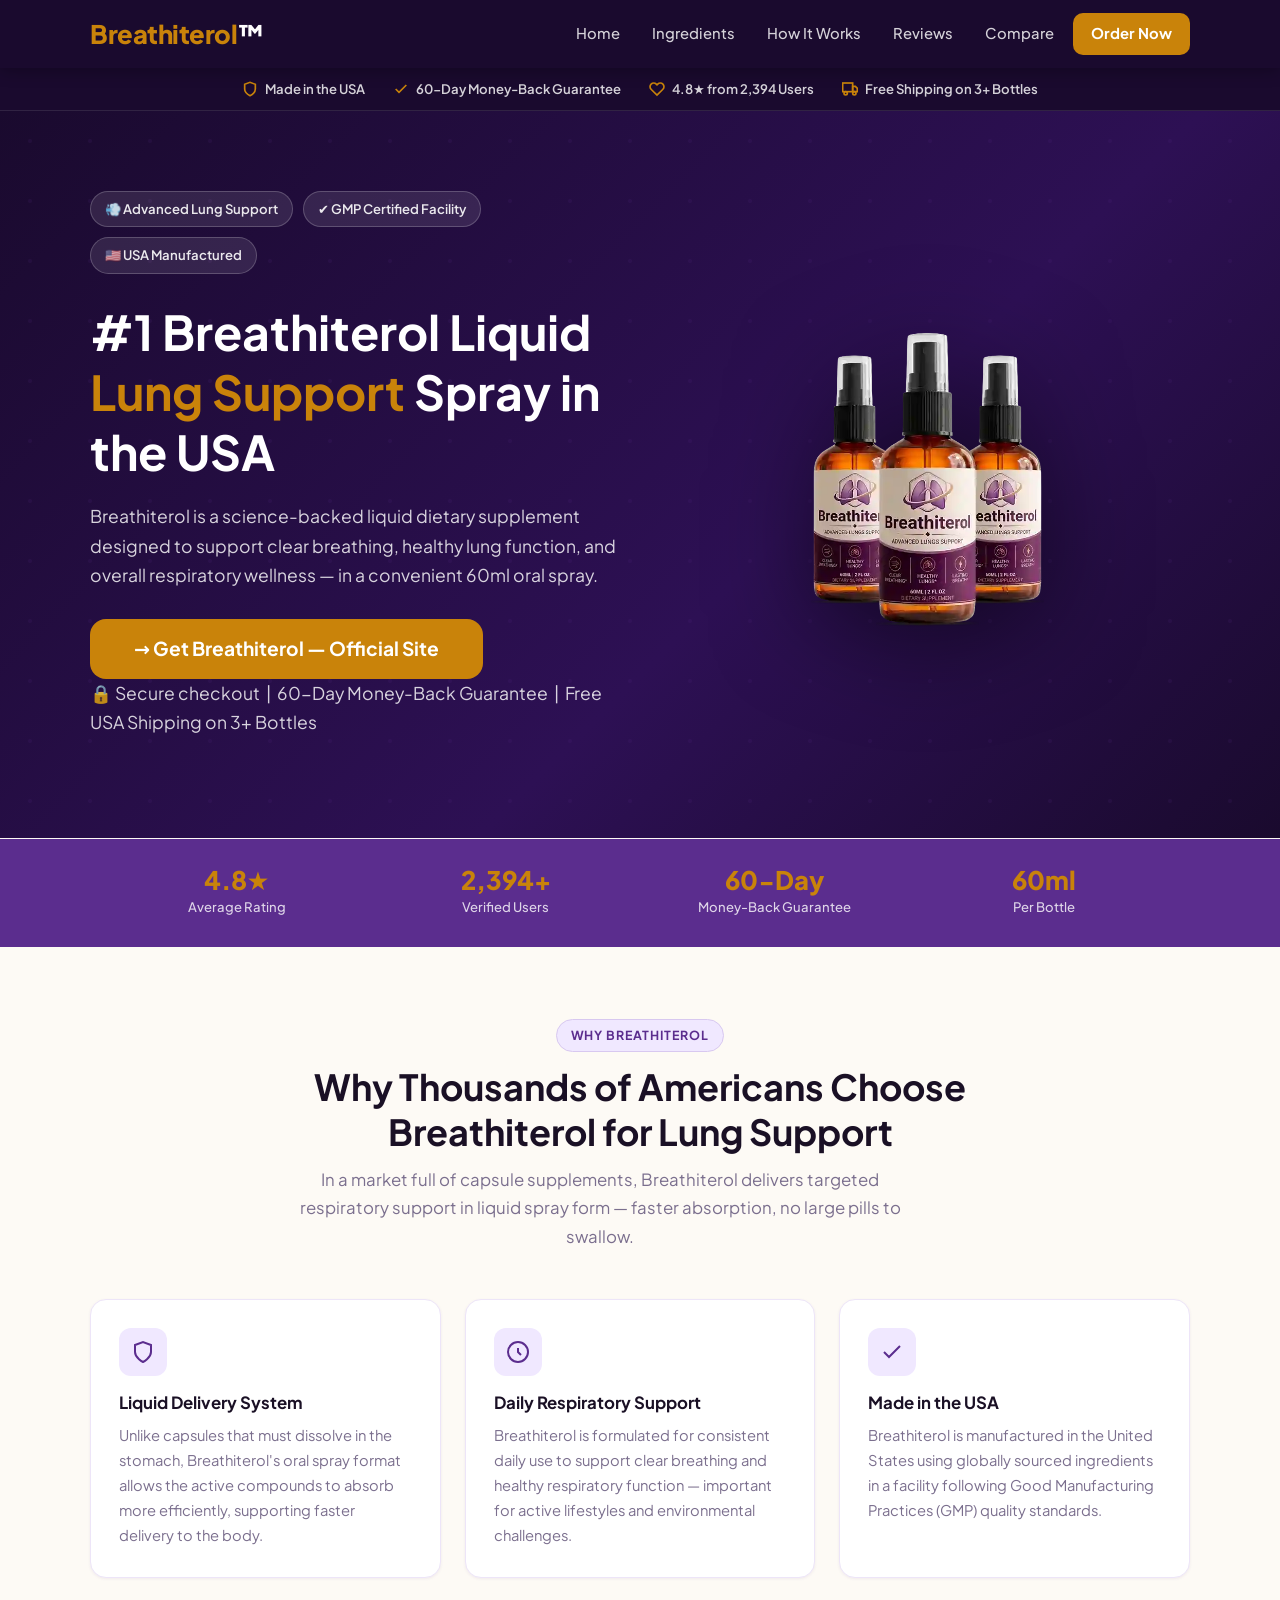
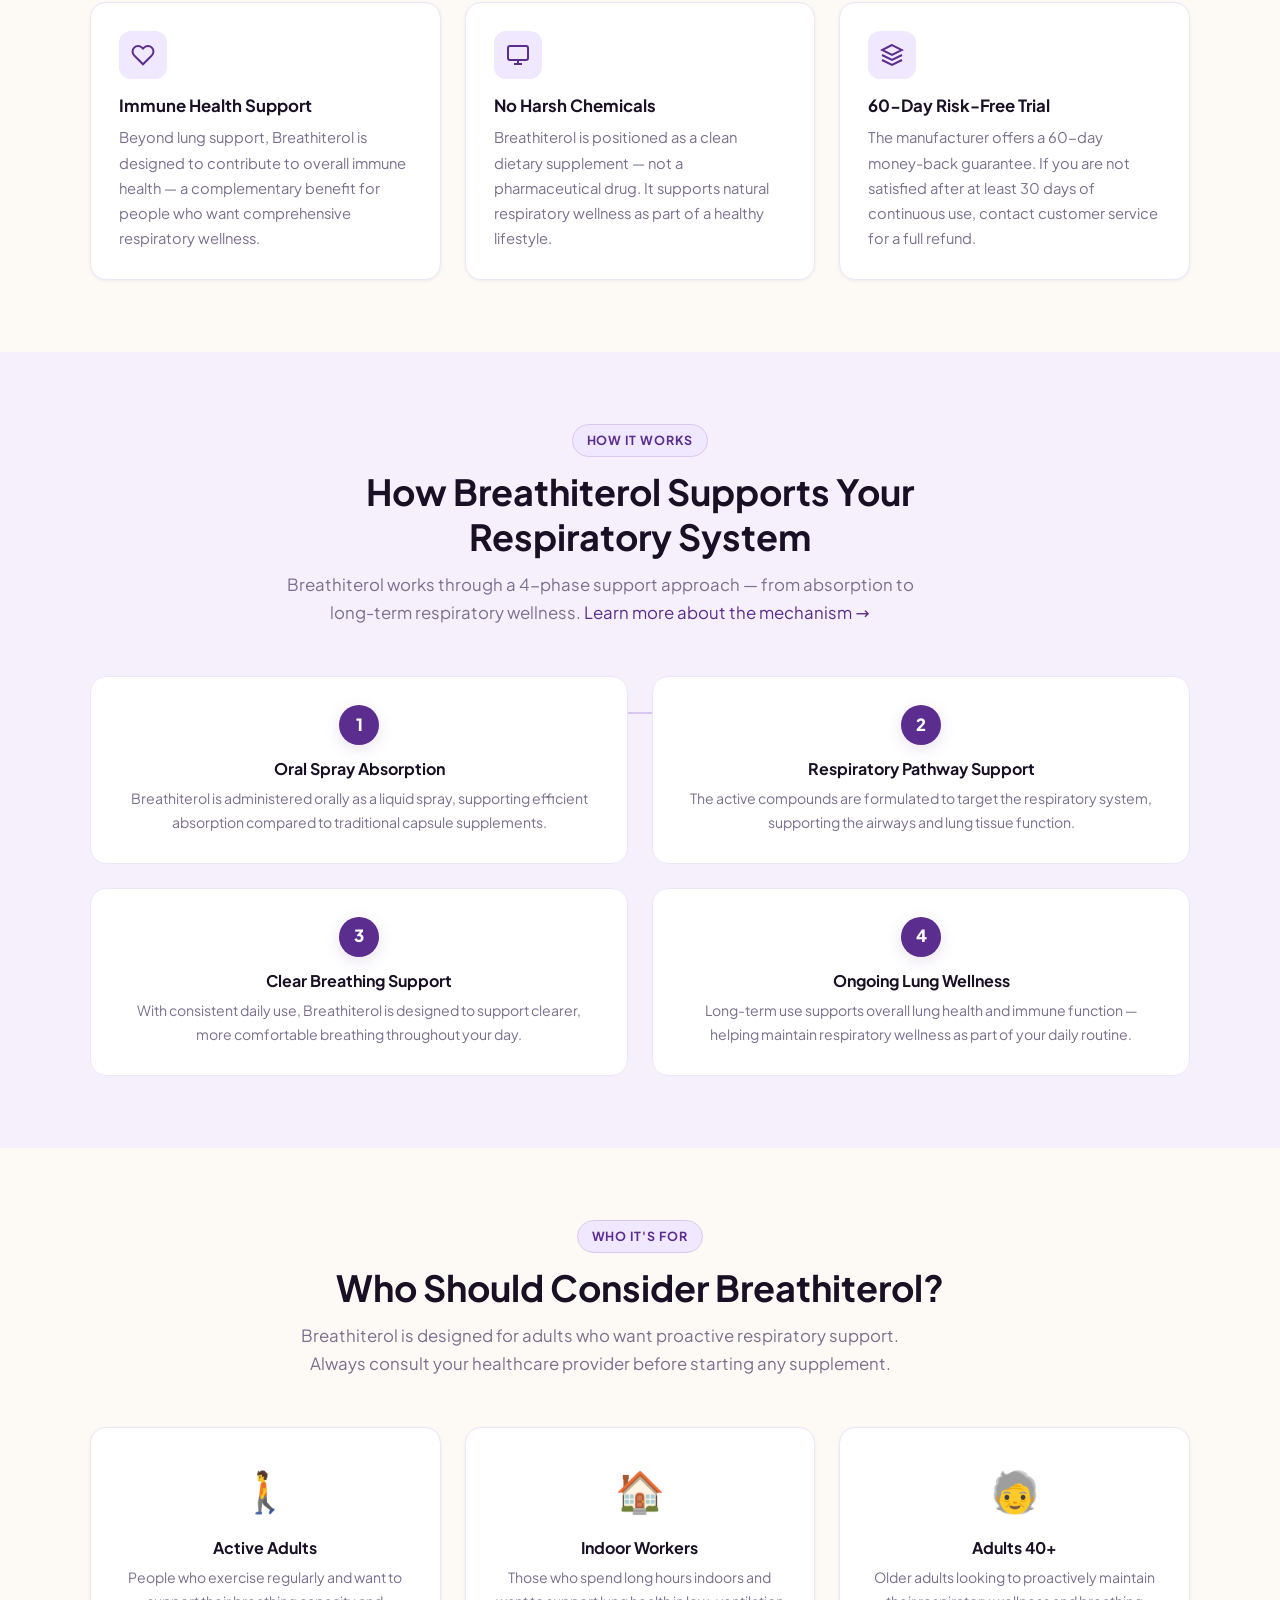
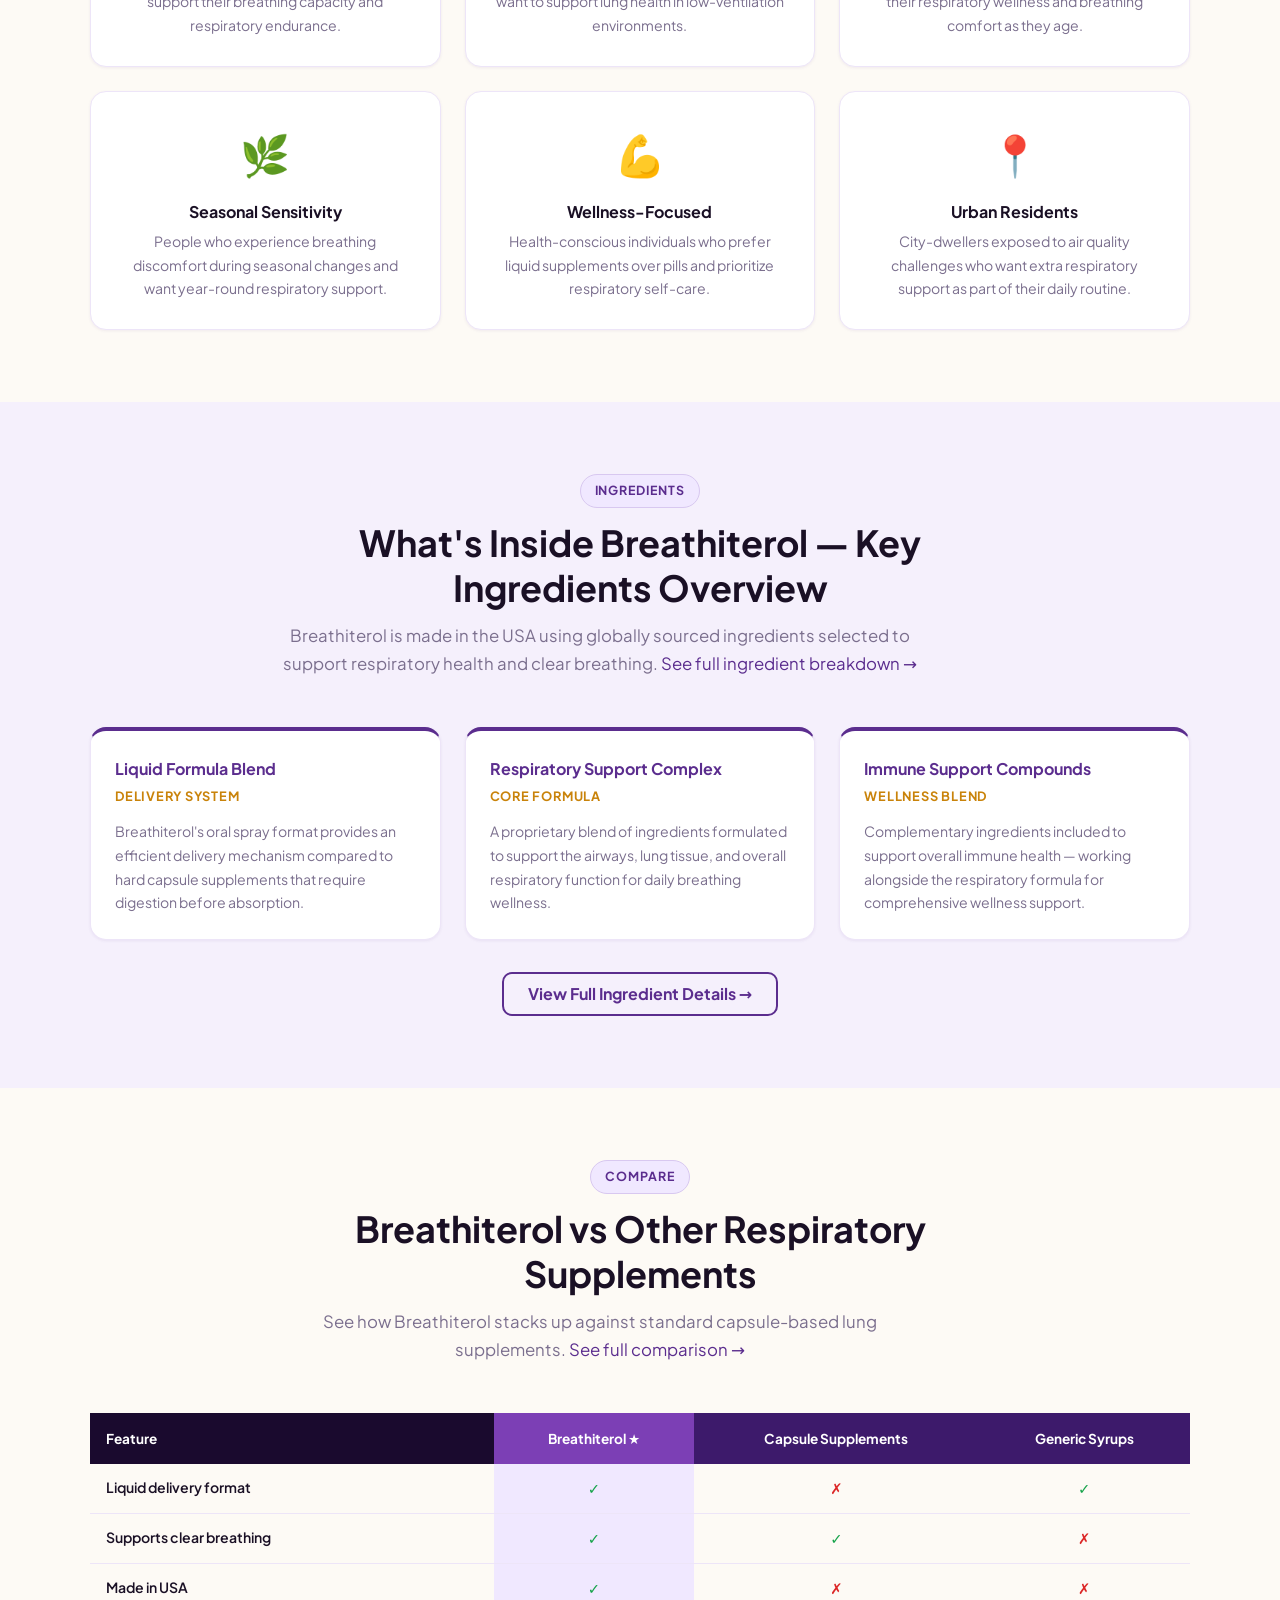
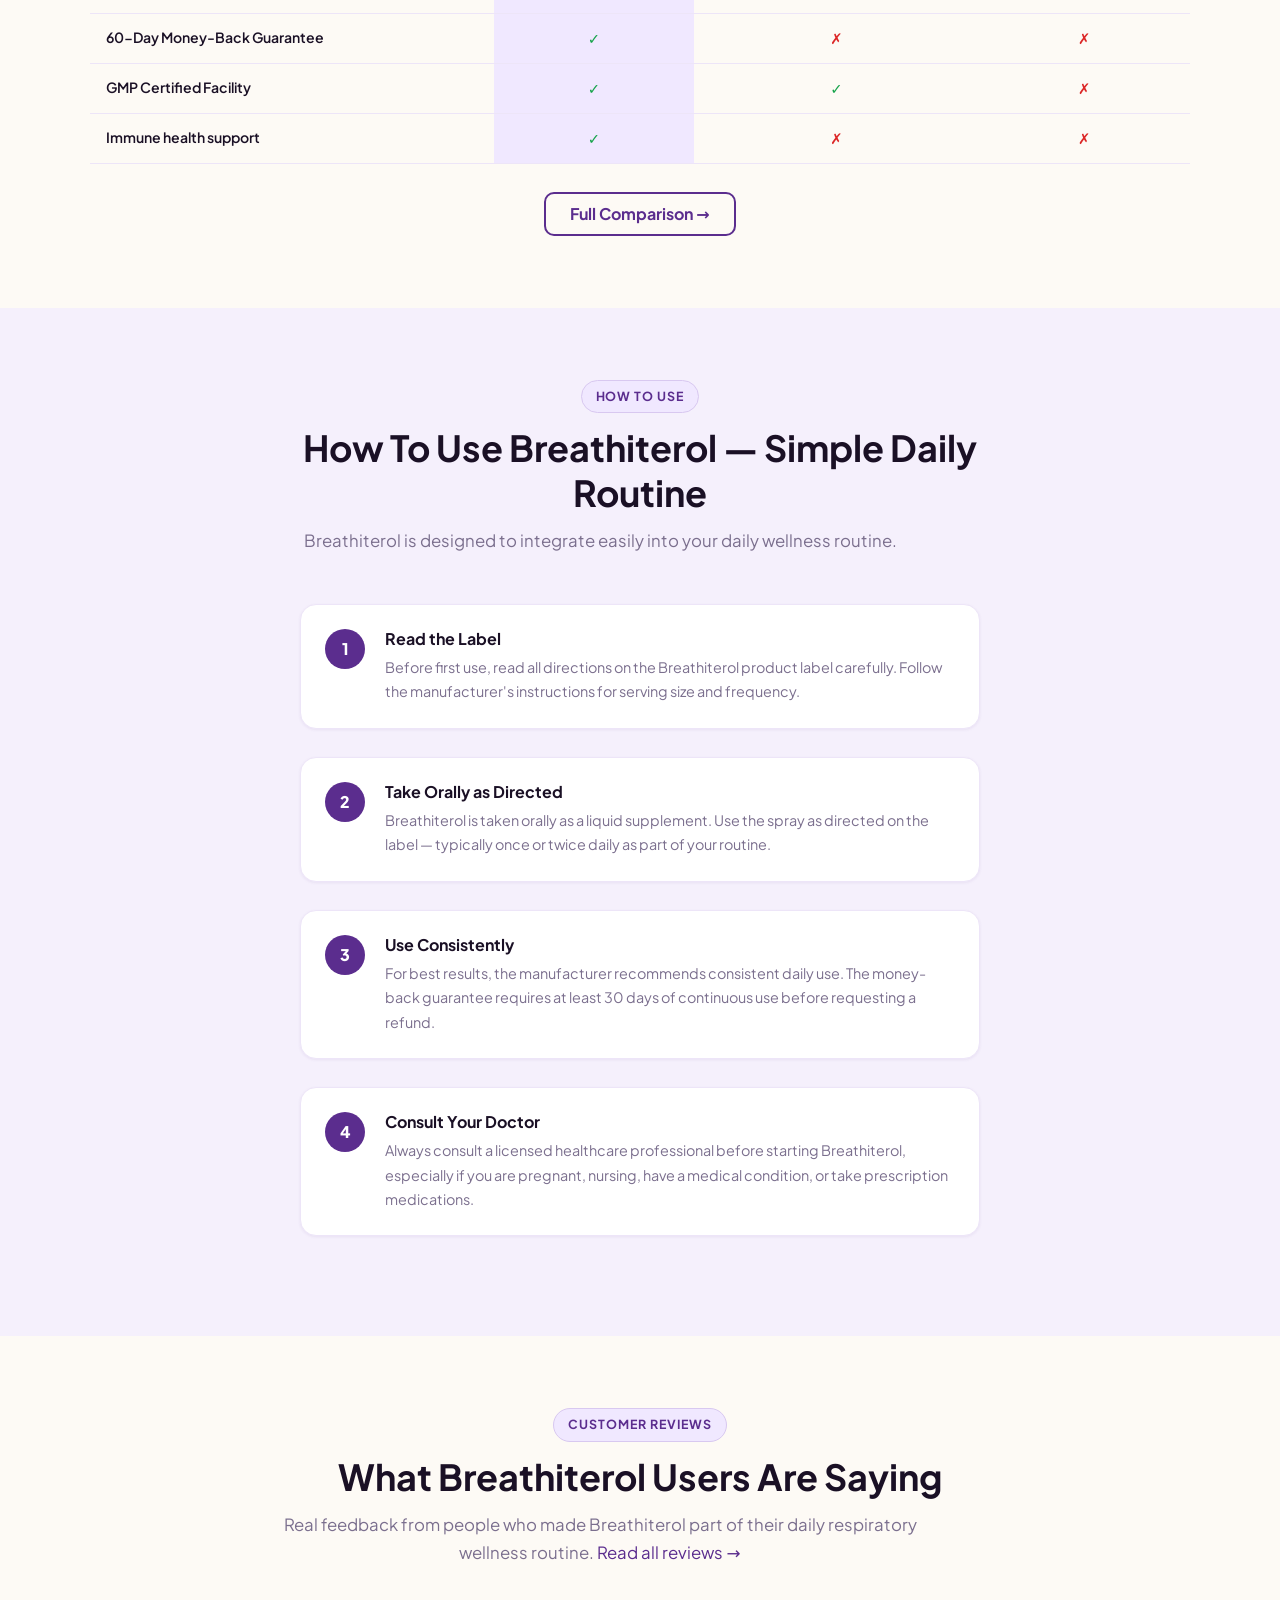
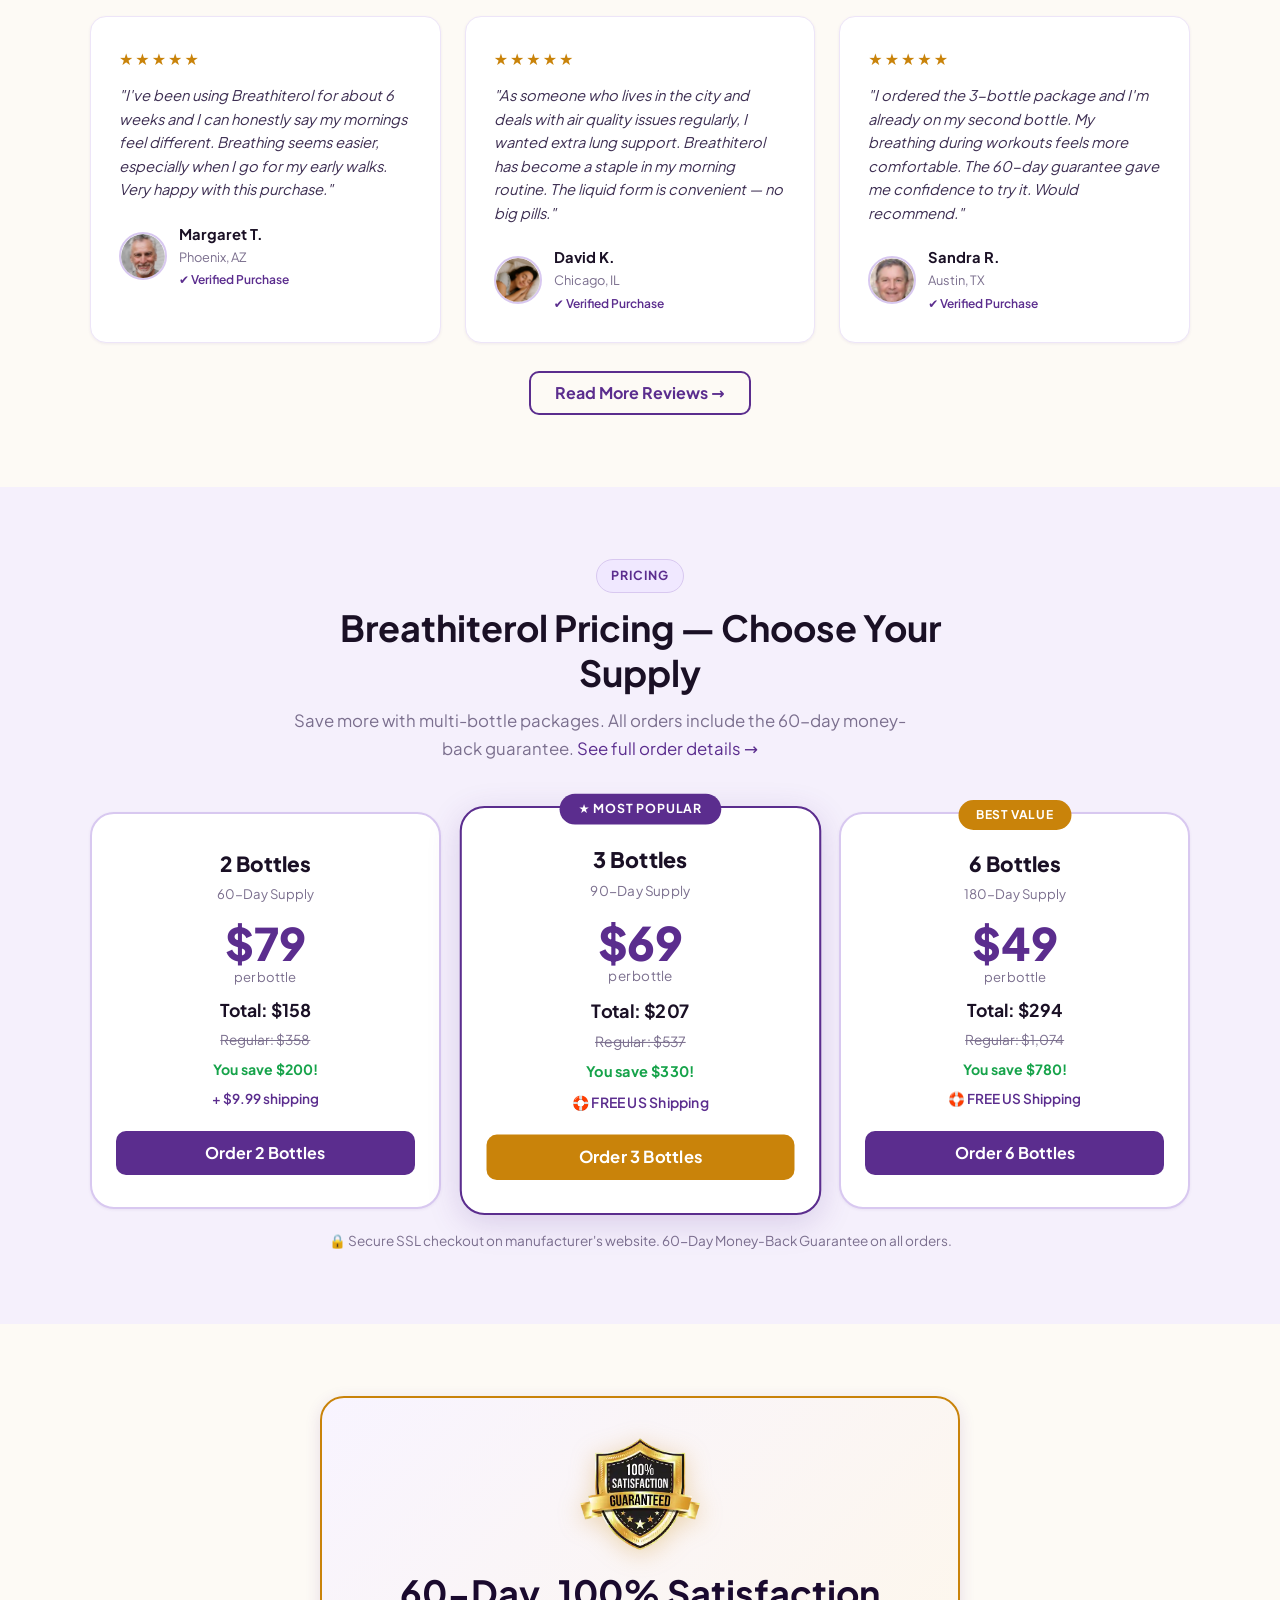
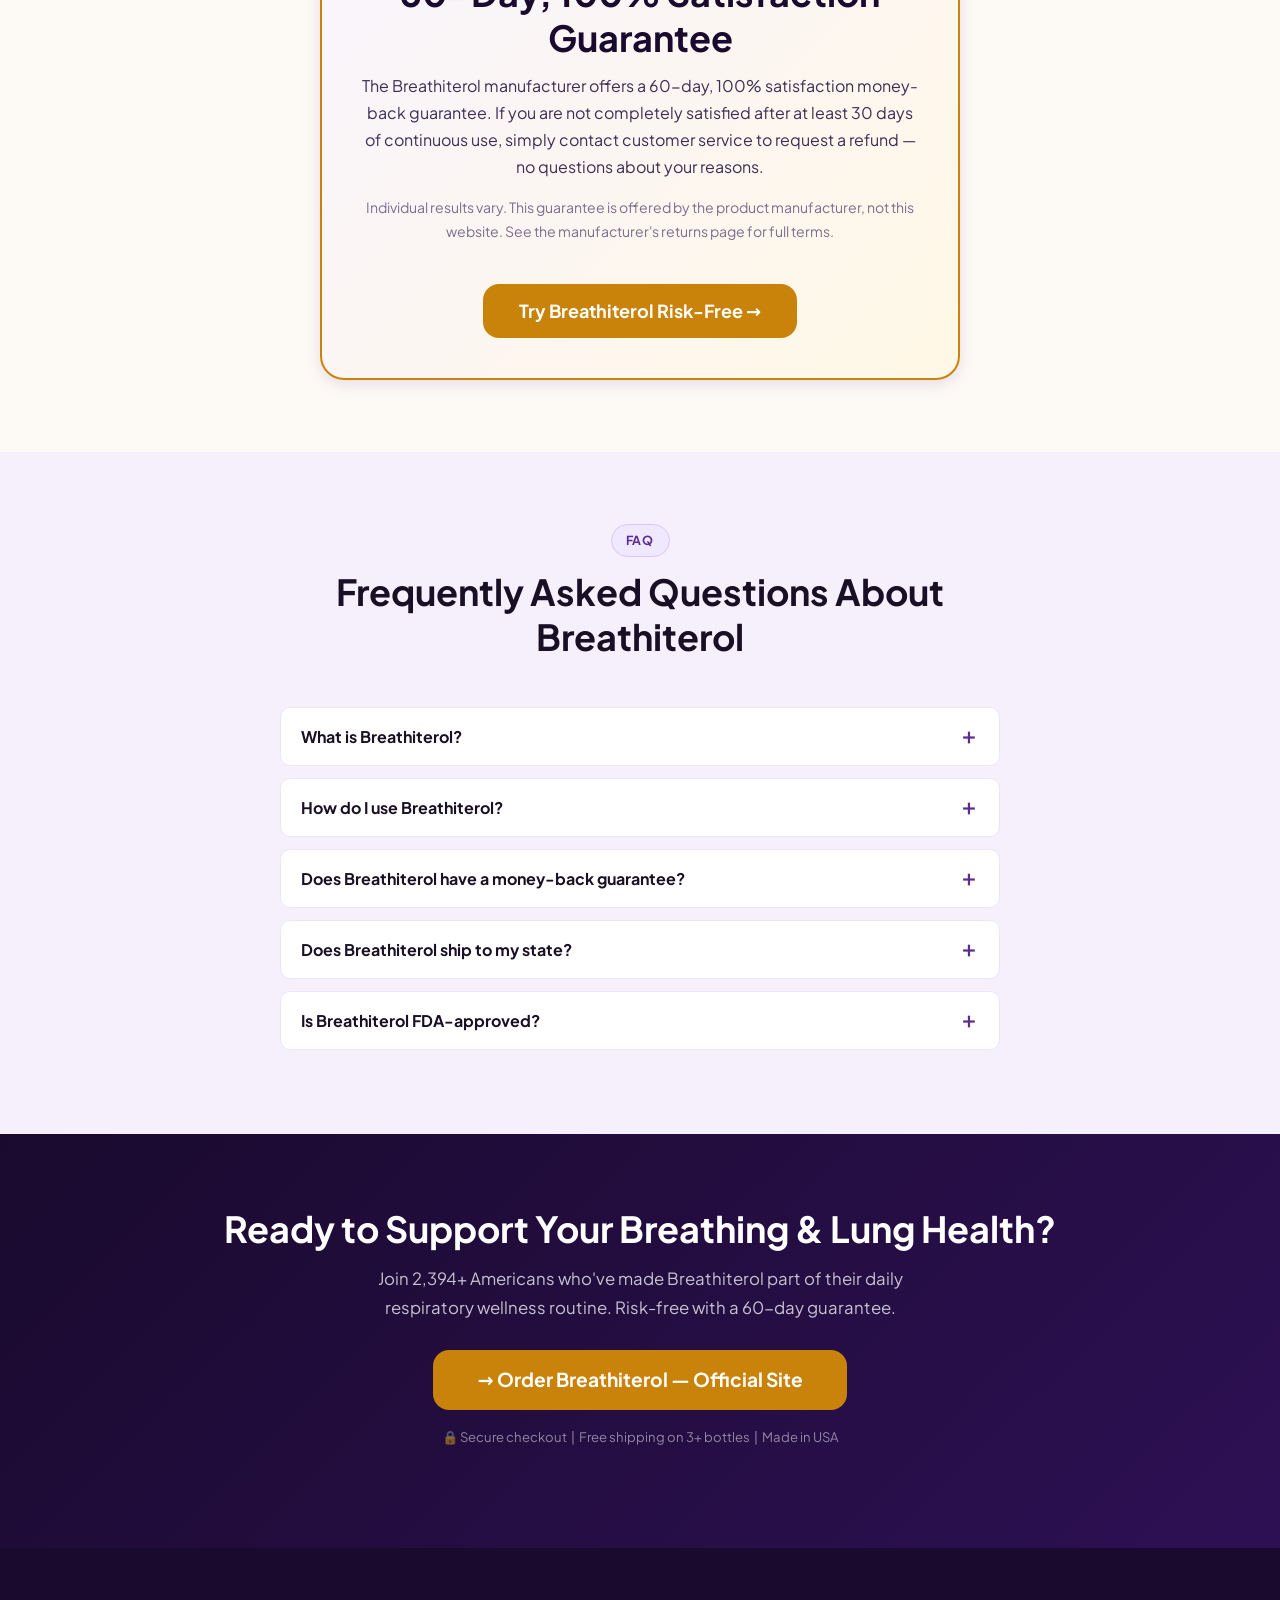
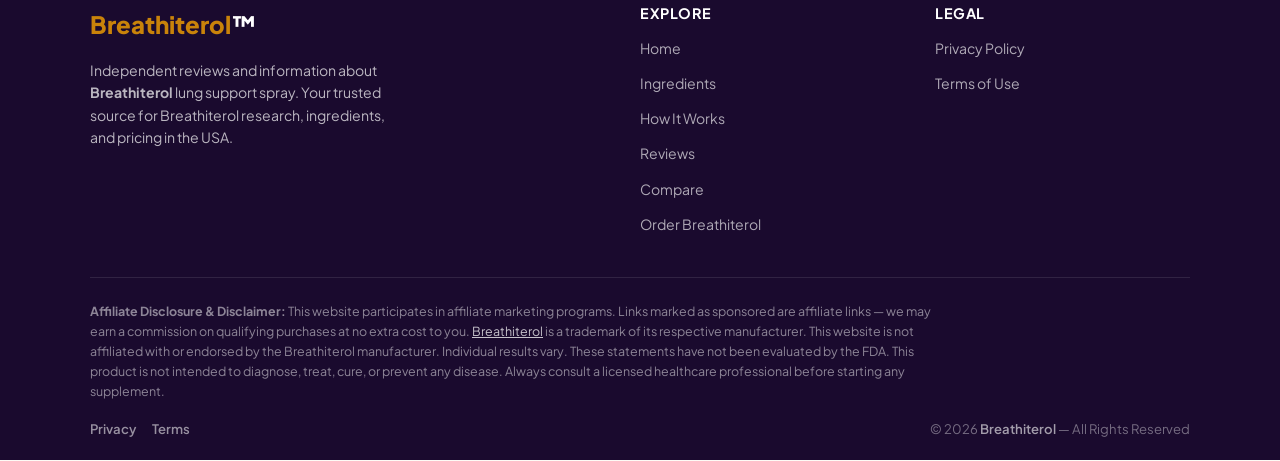
==== index.html @ bb7771f4 "Add files via upload" ====
<!DOCTYPE html>
<html lang="en-US">
<head>
<meta charset="UTF-8">
<meta name="viewport" content="width=device-width, initial-scale=1.0">
<title>Breathiterol Reviews 2026 — Lung Support Spray</title>
<meta name="description" content="Read our 2026 Breathiterol review. Discover how this liquid lung support spray works, key ingredients, pricing, and 60-day money-back guarantee. USA.">
<meta name="robots" content="index, follow">
<meta name="keywords" content="breathiterol, breathiterol reviews, breathiterol lung support, breathiterol spray, breathiterol 2026, breathiterol usa, advanced lungs support">
<link rel="dns-prefetch" href="//mwebdatawatch.com">
<link rel="canonical" href="https://breathiterolusa.vercel.app/">
<!-- GEO -->
<meta name="geo.region" content="US">
<meta name="geo.placename" content="United States">
<meta name="ICBM" content="37.09024, -95.712891">
<!-- Open Graph -->
<meta property="og:type" content="website">
<meta property="og:url" content="https://breathiterolusa.vercel.app/">
<meta property="og:title" content="Breathiterol Reviews 2026 — Lung Support Spray">
<meta property="og:description" content="Read our 2026 Breathiterol review. Discover how this liquid lung support spray works, key ingredients, pricing, and 60-day money-back guarantee. USA.">
<meta property="og:locale" content="en_US">
<meta property="og:image" content="https://breathiterolusa.vercel.app/images/breathiterol-3-bottle.webp">
<meta property="og:site_name" content="Breathiterol">
<!-- Twitter Card -->
<meta name="twitter:card" content="summary_large_image">
<meta name="twitter:title" content="Breathiterol Reviews 2026 — Lung Support Spray">
<meta name="twitter:description" content="Read our 2026 Breathiterol review. Discover how this liquid lung support spray works, key ingredients, pricing, and 60-day money-back guarantee. USA.">
<meta name="twitter:image" content="https://breathiterolusa.vercel.app/images/breathiterol-3-bottle.webp">
<link rel="icon" type="image/png" href="images/favicon.png">
<link rel="manifest" href="manifest.json">
<link rel="preload" href="images/breathiterol-3-bottle.webp" as="image" type="image/webp" fetchpriority="high">
<!-- Self-hosted fonts — zero CLS, no Google Fonts -->
<link rel="preload" href="fonts/plus-jakarta-sans-latin-400-normal.woff2" as="font" type="font/woff2" crossorigin>
<link rel="preload" href="fonts/plus-jakarta-sans-latin-700-normal.woff2" as="font" type="font/woff2" crossorigin>
<style id="critical-css">
:root{--purple:#5b2d8e;--purple-dark:#3d1a6b;--purple-mid:#7c3fb5;--purple-light:#f0e8ff;--purple-bg:#1a0a2e;--gold:#c9830a;--gold-hover:#a36508;--gold-light:#fef3c7;--cream:#fdfaf5;--charcoal:#1a1025;--text-body:#3d2e52;--text-muted:#7b6f8e;--white:#ffffff;--bg-sage:#f5f0fc;--border:#d8c8f0;--border-soft:#ede5f8;--shadow-sm:0 1px 3px rgba(91,45,142,0.08);--shadow-md:0 4px 16px rgba(91,45,142,0.14);--shadow-lg:0 8px 32px rgba(91,45,142,0.18);--radius:10px;--radius-lg:16px;--radius-xl:24px;--transition:0.22s ease}
*,*::before,*::after{box-sizing:border-box;margin:0;padding:0}
html{scroll-behavior:smooth;font-size:16px}
body{font-family:'Plus Jakarta Sans','Inter',system-ui,sans-serif;background:var(--cream);color:var(--text-body);line-height:1.7;-webkit-font-smoothing:antialiased}
img{max-width:100%;height:auto;display:block}
a{color:var(--purple);text-decoration:none;transition:color var(--transition)}
ul{list-style:none}
h1,h2,h3,h4,h5,h6{font-weight:700;line-height:1.25;color:var(--charcoal)}
h1{font-size:clamp(2rem,5vw,3rem)}
h2{font-size:clamp(1.5rem,3.5vw,2.25rem)}
h3{font-size:clamp(1.2rem,2.5vw,1.5rem)}
h4{font-size:1.125rem}
p{margin-bottom:1rem}p:last-child{margin-bottom:0}
.container{width:100%;max-width:1140px;margin:0 auto;padding:0 20px}
.btn{display:inline-flex;align-items:center;gap:8px;padding:14px 28px;border-radius:var(--radius);font-weight:700;font-size:1rem;cursor:pointer;border:none;transition:all var(--transition);text-decoration:none;line-height:1}
.btn-primary{background:var(--gold);color:var(--white)}
.btn-lg{padding:18px 36px;font-size:1.125rem;border-radius:var(--radius-lg)}
.btn-xl{padding:20px 44px;font-size:1.2rem;border-radius:var(--radius-lg)}
.site-header{position:sticky;top:0;z-index:100;background:var(--purple-bg);box-shadow:0 2px 16px rgba(0,0,0,0.3)}
.header-inner{display:flex;align-items:center;justify-content:space-between;padding:0 20px;max-width:1140px;margin:0 auto;height:68px}
.site-logo a{font-size:1.6rem;font-weight:800;color:var(--white);letter-spacing:-0.5px;text-decoration:none}
.site-logo a span{color:var(--gold)}
.site-nav{display:flex;align-items:center;gap:6px}
.site-nav a{color:rgba(255,255,255,0.82);font-weight:500;font-size:0.925rem;padding:7px 13px;border-radius:6px;text-decoration:none}
.site-nav a.nav-cta{background:var(--gold);color:var(--white)!important;padding:8px 18px;border-radius:var(--radius);font-weight:700}
.nav-toggle{display:none;flex-direction:column;gap:5px;cursor:pointer;padding:4px;background:none;border:none}
.nav-toggle span{display:block;width:24px;height:2px;background:var(--white);border-radius:2px}
.hero{background:linear-gradient(135deg,var(--purple-bg) 0%,#2d1054 60%,#1a0a2e 100%);padding:80px 0 72px;position:relative;overflow:hidden;min-height:520px;contain:layout style}
.hero-grid{display:grid;grid-template-columns:1fr 1fr;gap:48px;align-items:center;position:relative}
.hero-content{min-height:320px}
.hero-content h1{color:var(--white);margin-bottom:20px}
.hero-content h1 span{color:var(--gold)}
.hero-content p{color:rgba(255,255,255,0.82);font-size:1.1rem;margin-bottom:28px}
.hero-badges{display:flex;flex-wrap:wrap;gap:10px;margin-bottom:28px}
.hero-badge{background:rgba(255,255,255,0.1);border:1px solid rgba(255,255,255,0.2);color:rgba(255,255,255,0.9);padding:6px 14px;border-radius:20px;font-size:0.82rem;font-weight:600}
.hero-cta{display:flex;flex-wrap:wrap;gap:14px;align-items:center}
.hero-note{color:rgba(255,255,255,0.55);font-size:0.82rem}
.hero-image{text-align:center}
.hero-image img{max-height:380px;width:auto;aspect-ratio:1/1;margin:0 auto;filter:drop-shadow(0 16px 48px rgba(0,0,0,0.5));contain:layout}
@media(max-width:768px){.nav-toggle{display:flex}.site-nav{display:none;position:absolute;top:68px;left:0;right:0;background:var(--purple-bg);flex-direction:column;padding:16px 20px;gap:4px;border-top:1px solid rgba(255,255,255,0.1)}.site-nav.open{display:flex}.site-nav a{width:100%;padding:10px 14px}.hero{padding:52px 0 48px}.hero-grid{grid-template-columns:1fr;gap:32px}.hero-image{order:-1}.hero-image img{max-height:240px}.hero-content{min-height:auto}}
.trust-bar{background:var(--purple-bg);border-bottom:1px solid rgba(255,255,255,0.1);padding:10px 0}
.trust-bar-inner{display:flex;flex-wrap:wrap;gap:16px 28px;align-items:center;justify-content:center;max-width:1140px;margin:0 auto;padding:0 20px}
.trust-item{display:flex;align-items:center;gap:7px;color:rgba(255,255,255,0.82);font-size:0.82rem;font-weight:600}
.trust-item svg{color:var(--gold);flex-shrink:0}
.stats-bar{background:var(--purple);padding:28px 0}
.stats-grid{display:grid;grid-template-columns:repeat(4,1fr);gap:16px;max-width:1140px;margin:0 auto;padding:0 20px;text-align:center}
.stat-num{display:block;font-size:1.6rem;font-weight:800;color:var(--gold);line-height:1}
.stat-label{display:block;font-size:0.82rem;color:rgba(255,255,255,0.8);margin-top:4px;font-weight:500}
</style>
<!-- Full stylesheet: deferred, non-render-blocking -->
<link rel="stylesheet" href="css/style.css" media="print" onload="this.media='all'">
<noscript><link rel="stylesheet" href="css/style.css"></noscript>
<script type="application/ld+json">
{
  "@context": "https://schema.org",
  "@graph": [
    {
      "@type": "WebSite",
      "@id": "https://breathiterolusa.vercel.app/#website",
      "url": "https://breathiterolusa.vercel.app/",
      "name": "Breathiterol",
      "description": "Independent reviews and information about Breathiterol Advanced Lungs Support spray.",
      "publisher": {"@id": "https://breathiterolusa.vercel.app/#org"},
      "inLanguage": "en-US"
    },
    {
      "@type": "Organization",
      "@id": "https://breathiterolusa.vercel.app/#org",
      "name": "Breathiterol",
      "url": "https://breathiterolusa.vercel.app/",
      "logo": {
        "@type": "ImageObject",
        "url": "https://breathiterolusa.vercel.app/images/favicon.png",
        "width": 512,
        "height": 512
      },
      "sameAs": ["https://breathiterolusa.vercel.app/"]
    },
    {
      "@type": "WebPage",
      "@id": "https://breathiterolusa.vercel.app/#webpage",
      "url": "https://breathiterolusa.vercel.app/",
      "name": "Breathiterol Reviews 2026 — Lung Support Spray",
      "description": "Breathiterol is a liquid lung support dietary supplement. Read our independent 2026 review covering ingredients, how it works, pricing, and customer feedback.",
      "isPartOf": {"@id": "https://breathiterolusa.vercel.app/#website"},
      "publisher": {"@id": "https://breathiterolusa.vercel.app/#org"},
      "speakable": {
        "@type": "SpeakableSpecification",
        "cssSelector": ["h1", ".hero-content p", ".section-header p"]
      },
      "inLanguage": "en-US",
      "datePublished": "2026-11-03",
      "dateModified": "2026-11-03"
    },
    {
      "@type": "Product",
      "@id": "https://breathiterolusa.vercel.app/#product",
      "name": "Breathiterol Advanced Lungs Support",
      "description": "Breathiterol is a liquid dietary supplement formulated to support clear breathing, healthy lung function, and overall respiratory wellness.",
      "brand": {"@type": "Brand", "name": "Breathiterol"},
      "image": "https://breathiterolusa.vercel.app/images/breathiterol-3-bottle.webp",
      "sku": "BTRL-001",
      "offers": [
        {
          "@type": "Offer",
          "name": "2 Bottles (60-Day Supply)",
          "price": "158.00",
          "priceCurrency": "USD",
          "availability": "https://schema.org/InStock",
          "url": "https://mwebdatawatch.com/13572/1158/2/?&subid=Breathiterol",
          "seller": {"@type": "Organization", "name": "Breathiterol"},
          "shippingDetails": {
            "@type": "OfferShippingDetails",
            "shippingRate": {"@type": "MonetaryAmount", "value": "9.99", "currency": "USD"},
            "deliveryTime": {"@type": "ShippingDeliveryTime", "businessDays": {"@type": "QuantitativeValue", "minValue": 3, "maxValue": 7}},
            "shippingDestination": {"@type": "DefinedRegion", "addressCountry": "US"}
          },
          "hasMerchantReturnPolicy": {
            "@type": "MerchantReturnPolicy",
            "applicableCountry": "US",
            "returnPolicyCategory": "https://schema.org/MerchantReturnFiniteReturnWindow",
            "merchantReturnDays": 60,
            "returnMethod": "https://schema.org/ReturnByMail",
            "returnFees": "https://schema.org/FreeReturn"
          }
        },
        {
          "@type": "Offer",
          "name": "3 Bottles (90-Day Supply)",
          "price": "207.00",
          "priceCurrency": "USD",
          "availability": "https://schema.org/InStock",
          "url": "https://mwebdatawatch.com/13572/1158/2/?&subid=Breathiterol",
          "seller": {"@type": "Organization", "name": "Breathiterol"},
          "shippingDetails": {
            "@type": "OfferShippingDetails",
            "shippingRate": {"@type": "MonetaryAmount", "value": "0", "currency": "USD"},
            "deliveryTime": {"@type": "ShippingDeliveryTime", "businessDays": {"@type": "QuantitativeValue", "minValue": 3, "maxValue": 7}},
            "shippingDestination": {"@type": "DefinedRegion", "addressCountry": "US"}
          },
          "hasMerchantReturnPolicy": {
            "@type": "MerchantReturnPolicy",
            "applicableCountry": "US",
            "returnPolicyCategory": "https://schema.org/MerchantReturnFiniteReturnWindow",
            "merchantReturnDays": 60,
            "returnMethod": "https://schema.org/ReturnByMail",
            "returnFees": "https://schema.org/FreeReturn"
          }
        },
        {
          "@type": "Offer",
          "name": "6 Bottles (180-Day Supply)",
          "price": "294.00",
          "priceCurrency": "USD",
          "availability": "https://schema.org/InStock",
          "url": "https://mwebdatawatch.com/13572/1158/2/?&subid=Breathiterol",
          "seller": {"@type": "Organization", "name": "Breathiterol"},
          "shippingDetails": {
            "@type": "OfferShippingDetails",
            "shippingRate": {"@type": "MonetaryAmount", "value": "0", "currency": "USD"},
            "deliveryTime": {"@type": "ShippingDeliveryTime", "businessDays": {"@type": "QuantitativeValue", "minValue": 3, "maxValue": 7}},
            "shippingDestination": {"@type": "DefinedRegion", "addressCountry": "US"}
          },
          "hasMerchantReturnPolicy": {
            "@type": "MerchantReturnPolicy",
            "applicableCountry": "US",
            "returnPolicyCategory": "https://schema.org/MerchantReturnFiniteReturnWindow",
            "merchantReturnDays": 60,
            "returnMethod": "https://schema.org/ReturnByMail",
            "returnFees": "https://schema.org/FreeReturn"
          }
        }
      ],
      "aggregateRating": {
        "@type": "AggregateRating",
        "ratingValue": "4.8",
        "bestRating": "5",
        "ratingCount": "2394"
      }
    },
    {
      "@type": "FAQPage",
      "@id": "https://breathiterolusa.vercel.app/#faq",
      "mainEntity": [
        {
          "@type": "Question",
          "name": "What is Breathiterol?",
          "acceptedAnswer": {"@type": "Answer", "text": "Breathiterol is a liquid dietary supplement formulated to support clear breathing, healthy lung function, and overall respiratory health. It comes in a 60ml / 2 fl oz spray bottle and is manufactured in the USA."}
        },
        {
          "@type": "Question",
          "name": "How do I use Breathiterol?",
          "acceptedAnswer": {"@type": "Answer", "text": "Use Breathiterol as directed on the product label. As a dietary supplement, it is taken orally. Consult your healthcare provider before starting any new supplement regimen."}
        },
        {
          "@type": "Question",
          "name": "Does Breathiterol have a money-back guarantee?",
          "acceptedAnswer": {"@type": "Answer", "text": "Yes. Breathiterol comes with a 60-day, 100% satisfaction money-back guarantee. If you are not satisfied after at least 30 days of continuous use, you can contact customer service to request a refund."}
        },
        {
          "@type": "Question",
          "name": "Is Breathiterol available in the USA?",
          "acceptedAnswer": {"@type": "Answer", "text": "Yes. Breathiterol ships to addresses in the United States. The 3-bottle and 6-bottle packages include free US shipping. The 2-bottle package ships for $9.99."}
        },
        {
          "@type": "Question",
          "name": "Has Breathiterol been evaluated by the FDA?",
          "acceptedAnswer": {"@type": "Answer", "text": "No. Like all dietary supplements, Breathiterol has not been evaluated by the Food and Drug Administration. It is not intended to diagnose, treat, cure, or prevent any disease. Consult a licensed healthcare professional before use."}
        }
      ]
    }
  ]
}
</script>
</head>
<body>
<header class="site-header">
  <div class="header-inner">
    <div class="site-logo"><a href="/"><span>Breathiterol</span>™</a></div>
    <button class="nav-toggle" aria-label="Toggle navigation" aria-expanded="false">
      <span></span><span></span><span></span>
    </button>
    <nav class="site-nav" aria-label="Main navigation">
      <a href="/" aria-current="page">Home</a>
      <a href="ingredients">Ingredients</a>
      <a href="how-it-works">How It Works</a>
      <a href="reviews">Reviews</a>
      <a href="compare">Compare</a>
      <a href="order" class="nav-cta">Order Now</a>
    </nav>
  </div>
</header>

<!-- Trust Bar -->
<div class="trust-bar">
  <div class="trust-bar-inner">
    <div class="trust-item">
      <svg width="16" height="16" viewBox="0 0 24 24" fill="none" stroke="currentColor" stroke-width="2.5"><path d="M12 22s8-4 8-10V5l-8-3-8 3v7c0 6 8 10 8 10z"/></svg>
      Made in the USA
    </div>
    <div class="trust-item">
      <svg width="16" height="16" viewBox="0 0 24 24" fill="none" stroke="currentColor" stroke-width="2.5"><polyline points="20 6 9 17 4 12"/></svg>
      60-Day Money-Back Guarantee
    </div>
    <div class="trust-item">
      <svg width="16" height="16" viewBox="0 0 24 24" fill="none" stroke="currentColor" stroke-width="2.5"><path d="M20.84 4.61a5.5 5.5 0 0 0-7.78 0L12 5.67l-1.06-1.06a5.5 5.5 0 0 0-7.78 7.78l1.06 1.06L12 21.23l7.78-7.78 1.06-1.06a5.5 5.5 0 0 0 0-7.78z"/></svg>
      4.8★ from 2,394 Users
    </div>
    <div class="trust-item">
      <svg width="16" height="16" viewBox="0 0 24 24" fill="none" stroke="currentColor" stroke-width="2.5"><rect x="1" y="3" width="15" height="13"/><polygon points="16 8 20 8 23 11 23 16 16 16 16 8"/><circle cx="5.5" cy="18.5" r="2.5"/><circle cx="18.5" cy="18.5" r="2.5"/></svg>
      Free Shipping on 3+ Bottles
    </div>
  </div>
</div>

<!-- Hero -->
<section class="hero" aria-label="Breathiterol hero section">
  <div class="container">
    <div class="hero-grid">
      <div class="hero-content">
        <div class="hero-badges">
          <span class="hero-badge">&#x1F4A8; Advanced Lung Support</span>
          <span class="hero-badge">&#x2714; GMP Certified Facility</span>
          <span class="hero-badge">&#x1F1FA;&#x1F1F8; USA Manufactured</span>
        </div>
        <h1>#1 Breathiterol Liquid <span>Lung Support</span> Spray in the USA</h1>
        <p>Breathiterol is a science-backed liquid dietary supplement designed to support clear breathing, healthy lung function, and overall respiratory wellness — in a convenient 60ml oral spray.</p>
        <div class="hero-cta">
          <a href="https://mwebdatawatch.com/13572/1158/2/?&subid=Breathiterol" rel="noopener sponsored" target="_blank" class="btn btn-primary btn-xl">&#x2192; Get Breathiterol — Official Site</a>
        </div>
        <p class="hero-note">&#x1F512; Secure checkout &nbsp;|&nbsp; 60-Day Money-Back Guarantee &nbsp;|&nbsp; Free USA Shipping on 3+ Bottles</p>
      </div>
      <div class="hero-image">
        <img src="images/breathiterol-3-bottle.webp" alt="Breathiterol 3-bottle Advanced Lungs Support spray" width="420" height="420" loading="eager" decoding="async">
      </div>
    </div>
  </div>
</section>

<!-- Stats -->
<div class="stats-bar">
  <div class="container">
    <div class="stats-grid">
      <div><span class="stat-num">4.8&#x2605;</span><span class="stat-label">Average Rating</span></div>
      <div><span class="stat-num">2,394+</span><span class="stat-label">Verified Users</span></div>
      <div><span class="stat-num">60-Day</span><span class="stat-label">Money-Back Guarantee</span></div>
      <div><span class="stat-num">60ml</span><span class="stat-label">Per Bottle</span></div>
    </div>
  </div>
</div>

<!-- Why Breathiterol -->
<section class="section" id="why-breathiterol">
  <div class="container">
    <div class="section-header">
      <span class="section-tag">Why Breathiterol</span>
      <h2>Why Thousands of Americans Choose <strong>Breathiterol</strong> for Lung Support</h2>
      <p>In a market full of capsule supplements, Breathiterol delivers targeted respiratory support in liquid spray form — faster absorption, no large pills to swallow.</p>
    </div>
    <div class="grid-3">
      <div class="card">
        <div class="card-icon"><svg width="24" height="24" viewBox="0 0 24 24" fill="none" stroke="currentColor" stroke-width="2"><path d="M12 22s8-4 8-10V5l-8-3-8 3v7c0 6 8 10 8 10z"/></svg></div>
        <h3>Liquid Delivery System</h3>
        <p>Unlike capsules that must dissolve in the stomach, Breathiterol's oral spray format allows the active compounds to absorb more efficiently, supporting faster delivery to the body.</p>
      </div>
      <div class="card">
        <div class="card-icon"><svg width="24" height="24" viewBox="0 0 24 24" fill="none" stroke="currentColor" stroke-width="2"><circle cx="12" cy="12" r="10"/><path d="M12 8v4l3 3"/></svg></div>
        <h3>Daily Respiratory Support</h3>
        <p>Breathiterol is formulated for consistent daily use to support clear breathing and healthy respiratory function — important for active lifestyles and environmental challenges.</p>
      </div>
      <div class="card">
        <div class="card-icon"><svg width="24" height="24" viewBox="0 0 24 24" fill="none" stroke="currentColor" stroke-width="2"><polyline points="20 6 9 17 4 12"/></svg></div>
        <h3>Made in the USA</h3>
        <p>Breathiterol is manufactured in the United States using globally sourced ingredients in a facility following Good Manufacturing Practices (GMP) quality standards.</p>
      </div>
      <div class="card">
        <div class="card-icon"><svg width="24" height="24" viewBox="0 0 24 24" fill="none" stroke="currentColor" stroke-width="2"><path d="M20.84 4.61a5.5 5.5 0 0 0-7.78 0L12 5.67l-1.06-1.06a5.5 5.5 0 0 0-7.78 7.78l1.06 1.06L12 21.23l7.78-7.78 1.06-1.06a5.5 5.5 0 0 0 0-7.78z"/></svg></div>
        <h3>Immune Health Support</h3>
        <p>Beyond lung support, Breathiterol is designed to contribute to overall immune health — a complementary benefit for people who want comprehensive respiratory wellness.</p>
      </div>
      <div class="card">
        <div class="card-icon"><svg width="24" height="24" viewBox="0 0 24 24" fill="none" stroke="currentColor" stroke-width="2"><rect x="2" y="3" width="20" height="14" rx="2"/><line x1="8" y1="21" x2="16" y2="21"/><line x1="12" y1="17" x2="12" y2="21"/></svg></div>
        <h3>No Harsh Chemicals</h3>
        <p>Breathiterol is positioned as a clean dietary supplement — not a pharmaceutical drug. It supports natural respiratory wellness as part of a healthy lifestyle.</p>
      </div>
      <div class="card">
        <div class="card-icon"><svg width="24" height="24" viewBox="0 0 24 24" fill="none" stroke="currentColor" stroke-width="2"><path d="M12 2L2 7l10 5 10-5-10-5zM2 17l10 5 10-5M2 12l10 5 10-5"/></svg></div>
        <h3>60-Day Risk-Free Trial</h3>
        <p>The manufacturer offers a 60-day money-back guarantee. If you are not satisfied after at least 30 days of continuous use, contact customer service for a full refund.</p>
      </div>
    </div>
  </div>
</section>

<!-- How It Works (4-phase) -->
<section class="section section-alt" id="how-it-works-preview">
  <div class="container">
    <div class="section-header">
      <span class="section-tag">How It Works</span>
      <h2>How Breathiterol Supports Your Respiratory System</h2>
      <p>Breathiterol works through a 4-phase support approach — from absorption to long-term respiratory wellness. <a href="how-it-works">Learn more about the mechanism &rarr;</a></p>
    </div>
    <div class="steps-grid">
      <div class="step">
        <div class="step-num">1</div>
        <h3>Oral Spray Absorption</h3>
        <p>Breathiterol is administered orally as a liquid spray, supporting efficient absorption compared to traditional capsule supplements.</p>
      </div>
      <div class="step">
        <div class="step-num">2</div>
        <h3>Respiratory Pathway Support</h3>
        <p>The active compounds are formulated to target the respiratory system, supporting the airways and lung tissue function.</p>
      </div>
      <div class="step">
        <div class="step-num">3</div>
        <h3>Clear Breathing Support</h3>
        <p>With consistent daily use, Breathiterol is designed to support clearer, more comfortable breathing throughout your day.</p>
      </div>
      <div class="step">
        <div class="step-num">4</div>
        <h3>Ongoing Lung Wellness</h3>
        <p>Long-term use supports overall lung health and immune function — helping maintain respiratory wellness as part of your daily routine.</p>
      </div>
    </div>
  </div>
</section>

<!-- Who It's For -->
<section class="section" id="who-its-for">
  <div class="container">
    <div class="section-header">
      <span class="section-tag">Who It's For</span>
      <h2>Who Should Consider Breathiterol?</h2>
      <p>Breathiterol is designed for adults who want proactive respiratory support. Always consult your healthcare provider before starting any supplement.</p>
    </div>
    <div class="grid-3">
      <div class="audience-card">
        <span class="audience-icon">&#x1F6B6;</span>
        <h3>Active Adults</h3>
        <p>People who exercise regularly and want to support their breathing capacity and respiratory endurance.</p>
      </div>
      <div class="audience-card">
        <span class="audience-icon">&#x1F3E0;</span>
        <h3>Indoor Workers</h3>
        <p>Those who spend long hours indoors and want to support lung health in low-ventilation environments.</p>
      </div>
      <div class="audience-card">
        <span class="audience-icon">&#x1F9D3;</span>
        <h3>Adults 40+</h3>
        <p>Older adults looking to proactively maintain their respiratory wellness and breathing comfort as they age.</p>
      </div>
      <div class="audience-card">
        <span class="audience-icon">&#x1F33F;</span>
        <h3>Seasonal Sensitivity</h3>
        <p>People who experience breathing discomfort during seasonal changes and want year-round respiratory support.</p>
      </div>
      <div class="audience-card">
        <span class="audience-icon">&#x1F4AA;</span>
        <h3>Wellness-Focused</h3>
        <p>Health-conscious individuals who prefer liquid supplements over pills and prioritize respiratory self-care.</p>
      </div>
      <div class="audience-card">
        <span class="audience-icon">&#x1F4CD;</span>
        <h3>Urban Residents</h3>
        <p>City-dwellers exposed to air quality challenges who want extra respiratory support as part of their daily routine.</p>
      </div>
    </div>
  </div>
</section>

<!-- Ingredients Preview -->
<section class="section section-alt">
  <div class="container">
    <div class="section-header">
      <span class="section-tag">Ingredients</span>
      <h2>What's Inside Breathiterol — Key Ingredients Overview</h2>
      <p>Breathiterol is made in the USA using globally sourced ingredients selected to support respiratory health and clear breathing. <a href="ingredients">See full ingredient breakdown &rarr;</a></p>
    </div>
    <div class="grid-3">
      <div class="ingredient-card">
        <div class="ingredient-name">Liquid Formula Blend</div>
        <div class="ingredient-role">Delivery System</div>
        <p>Breathiterol's oral spray format provides an efficient delivery mechanism compared to hard capsule supplements that require digestion before absorption.</p>
      </div>
      <div class="ingredient-card">
        <div class="ingredient-name">Respiratory Support Complex</div>
        <div class="ingredient-role">Core Formula</div>
        <p>A proprietary blend of ingredients formulated to support the airways, lung tissue, and overall respiratory function for daily breathing wellness.</p>
      </div>
      <div class="ingredient-card">
        <div class="ingredient-name">Immune Support Compounds</div>
        <div class="ingredient-role">Wellness Blend</div>
        <p>Complementary ingredients included to support overall immune health — working alongside the respiratory formula for comprehensive wellness support.</p>
      </div>
    </div>
    <div class="text-center" style="margin-top:32px;">
      <a href="ingredients" class="btn btn-outline">View Full Ingredient Details &rarr;</a>
    </div>
  </div>
</section>

<!-- Compare Preview -->
<section class="section">
  <div class="container">
    <div class="section-header">
      <span class="section-tag">Compare</span>
      <h2>Breathiterol vs Other Respiratory Supplements</h2>
      <p>See how Breathiterol stacks up against standard capsule-based lung supplements. <a href="compare">See full comparison &rarr;</a></p>
    </div>
    <div style="overflow-x:auto;">
      <table class="compare-table">
        <thead>
          <tr>
            <th>Feature</th>
            <th style="background:var(--purple-mid);">Breathiterol &#x2605;</th>
            <th>Capsule Supplements</th>
            <th>Generic Syrups</th>
          </tr>
        </thead>
        <tbody>
          <tr><td>Liquid delivery format</td><td class="check highlight">&#x2713;</td><td class="cross">&#x2717;</td><td class="check">&#x2713;</td></tr>
          <tr><td>Supports clear breathing</td><td class="check highlight">&#x2713;</td><td class="check">&#x2713;</td><td class="cross">&#x2717;</td></tr>
          <tr><td>Made in USA</td><td class="check highlight">&#x2713;</td><td class="cross">&#x2717;</td><td class="cross">&#x2717;</td></tr>
          <tr><td>60-Day Money-Back Guarantee</td><td class="check highlight">&#x2713;</td><td class="cross">&#x2717;</td><td class="cross">&#x2717;</td></tr>
          <tr><td>GMP Certified Facility</td><td class="check highlight">&#x2713;</td><td class="check">&#x2713;</td><td class="cross">&#x2717;</td></tr>
          <tr><td>Immune health support</td><td class="check highlight">&#x2713;</td><td class="cross">&#x2717;</td><td class="cross">&#x2717;</td></tr>
        </tbody>
      </table>
    </div>
    <div class="text-center" style="margin-top:28px;">
      <a href="compare" class="btn btn-outline">Full Comparison &rarr;</a>
    </div>
  </div>
</section>

<!-- How To Use -->
<section class="section section-alt" id="how-to-use">
  <div class="container">
    <div class="section-header">
      <span class="section-tag">How To Use</span>
      <h2>How To Use Breathiterol — Simple Daily Routine</h2>
      <p>Breathiterol is designed to integrate easily into your daily wellness routine.</p>
    </div>
    <div style="max-width:680px;margin:0 auto;">
      <div class="use-step">
        <div class="use-step-num">1</div>
        <div><h3>Read the Label</h3><p>Before first use, read all directions on the Breathiterol product label carefully. Follow the manufacturer's instructions for serving size and frequency.</p></div>
      </div>
      <div class="use-step">
        <div class="use-step-num">2</div>
        <div><h3>Take Orally as Directed</h3><p>Breathiterol is taken orally as a liquid supplement. Use the spray as directed on the label — typically once or twice daily as part of your routine.</p></div>
      </div>
      <div class="use-step">
        <div class="use-step-num">3</div>
        <div><h3>Use Consistently</h3><p>For best results, the manufacturer recommends consistent daily use. The money-back guarantee requires at least 30 days of continuous use before requesting a refund.</p></div>
      </div>
      <div class="use-step">
        <div class="use-step-num">4</div>
        <div><h3>Consult Your Doctor</h3><p>Always consult a licensed healthcare professional before starting Breathiterol, especially if you are pregnant, nursing, have a medical condition, or take prescription medications.</p></div>
      </div>
    </div>
  </div>
</section>

<!-- Reviews Preview -->
<section class="section" id="reviews-preview">
  <div class="container">
    <div class="section-header">
      <span class="section-tag">Customer Reviews</span>
      <h2>What Breathiterol Users Are Saying</h2>
      <p>Real feedback from people who made Breathiterol part of their daily respiratory wellness routine. <a href="reviews">Read all reviews &rarr;</a></p>
    </div>
    <div class="grid-3">
      <div class="review-card">
        <div class="review-stars">&#x2605;&#x2605;&#x2605;&#x2605;&#x2605;</div>
        <p class="review-text">"I've been using Breathiterol for about 6 weeks and I can honestly say my mornings feel different. Breathing seems easier, especially when I go for my early walks. Very happy with this purchase."</p>
        <div class="review-author">
          <div class="review-avatar"><img src="images/breathiterol-review-1.webp" alt="Margaret T. review photo" width="48" height="48" loading="lazy"></div>
          <div>
            <div class="review-name">Margaret T.</div>
            <div class="review-location">Phoenix, AZ</div>
            <div class="review-verified">&#x2714; Verified Purchase</div>
          </div>
        </div>
      </div>
      <div class="review-card">
        <div class="review-stars">&#x2605;&#x2605;&#x2605;&#x2605;&#x2605;</div>
        <p class="review-text">"As someone who lives in the city and deals with air quality issues regularly, I wanted extra lung support. Breathiterol has become a staple in my morning routine. The liquid form is convenient — no big pills."</p>
        <div class="review-author">
          <div class="review-avatar"><img src="images/breathiterol-review-2.webp" alt="David K. review photo" width="48" height="48" loading="lazy"></div>
          <div>
            <div class="review-name">David K.</div>
            <div class="review-location">Chicago, IL</div>
            <div class="review-verified">&#x2714; Verified Purchase</div>
          </div>
        </div>
      </div>
      <div class="review-card">
        <div class="review-stars">&#x2605;&#x2605;&#x2605;&#x2605;&#x2605;</div>
        <p class="review-text">"I ordered the 3-bottle package and I'm already on my second bottle. My breathing during workouts feels more comfortable. The 60-day guarantee gave me confidence to try it. Would recommend."</p>
        <div class="review-author">
          <div class="review-avatar"><img src="images/breathiterol-review-3.webp" alt="Sandra R. review photo" width="48" height="48" loading="lazy"></div>
          <div>
            <div class="review-name">Sandra R.</div>
            <div class="review-location">Austin, TX</div>
            <div class="review-verified">&#x2714; Verified Purchase</div>
          </div>
        </div>
      </div>
    </div>
    <div class="text-center" style="margin-top:28px;">
      <a href="reviews" class="btn btn-outline">Read More Reviews &rarr;</a>
    </div>
  </div>
</section>

<!-- Pricing -->
<section class="section section-alt" id="pricing">
  <div class="container">
    <div class="section-header">
      <span class="section-tag">Pricing</span>
      <h2>Breathiterol Pricing — Choose Your Supply</h2>
      <p>Save more with multi-bottle packages. All orders include the 60-day money-back guarantee. <a href="order">See full order details &rarr;</a></p>
    </div>
    <div class="pricing-grid">
      <div class="pricing-card">
        <div class="pricing-bottles">2 Bottles</div>
        <div class="pricing-supply">60-Day Supply</div>
        <div class="pricing-price">$79</div>
        <div class="pricing-per">per bottle</div>
        <div class="pricing-total">Total: $158</div>
        <div class="pricing-original">Regular: $358</div>
        <div class="pricing-savings">You save $200!</div>
        <div class="pricing-ship">+ $9.99 shipping</div>
        <a href="https://mwebdatawatch.com/13572/1158/2/?&subid=Breathiterol" rel="noopener sponsored" target="_blank" class="btn btn-purple">Order 2 Bottles</a>
      </div>
      <div class="pricing-card featured">
        <div class="pricing-badge">&#x2605; MOST POPULAR</div>
        <div class="pricing-bottles">3 Bottles</div>
        <div class="pricing-supply">90-Day Supply</div>
        <div class="pricing-price">$69</div>
        <div class="pricing-per">per bottle</div>
        <div class="pricing-total">Total: $207</div>
        <div class="pricing-original">Regular: $537</div>
        <div class="pricing-savings">You save $330!</div>
        <div class="pricing-ship">&#x1F6DF; FREE US Shipping</div>
        <a href="https://mwebdatawatch.com/13572/1158/2/?&subid=Breathiterol" rel="noopener sponsored" target="_blank" class="btn btn-primary">Order 3 Bottles</a>
      </div>
      <div class="pricing-card">
        <div class="pricing-badge" style="background:var(--gold);">BEST VALUE</div>
        <div class="pricing-bottles">6 Bottles</div>
        <div class="pricing-supply">180-Day Supply</div>
        <div class="pricing-price">$49</div>
        <div class="pricing-per">per bottle</div>
        <div class="pricing-total">Total: $294</div>
        <div class="pricing-original">Regular: $1,074</div>
        <div class="pricing-savings">You save $780!</div>
        <div class="pricing-ship">&#x1F6DF; FREE US Shipping</div>
        <a href="https://mwebdatawatch.com/13572/1158/2/?&subid=Breathiterol" rel="noopener sponsored" target="_blank" class="btn btn-purple">Order 6 Bottles</a>
      </div>
    </div>
    <p class="text-center" style="margin-top:20px;font-size:0.85rem;color:var(--text-muted);">&#x1F512; Secure SSL checkout on manufacturer's website. 60-Day Money-Back Guarantee on all orders.</p>
  </div>
</section>

<!-- Guarantee -->
<section class="section">
  <div class="container" style="max-width:680px;">
    <div class="guarantee-box">
      <img src="images/breathiterol-guarantee-badge.webp" alt="Breathiterol 60-Day Money-Back Guarantee badge" width="120" height="120" loading="lazy">
      <h2>60-Day, 100% Satisfaction Guarantee</h2>
      <p style="margin-top:12px;">The Breathiterol manufacturer offers a 60-day, 100% satisfaction money-back guarantee. If you are not completely satisfied after at least 30 days of continuous use, simply contact customer service to request a refund — no questions about your reasons.</p>
      <p style="margin-top:12px;font-size:0.88rem;color:var(--text-muted);">Individual results vary. This guarantee is offered by the product manufacturer, not this website. See the manufacturer's returns page for full terms.</p>
      <a href="https://mwebdatawatch.com/13572/1158/2/?&subid=Breathiterol" rel="noopener sponsored" target="_blank" class="btn btn-primary btn-lg" style="margin-top:24px;">Try Breathiterol Risk-Free &rarr;</a>
    </div>
  </div>
</section>

<!-- FAQ -->
<section class="section section-alt" id="faq">
  <div class="container" style="max-width:760px;">
    <div class="section-header">
      <span class="section-tag">FAQ</span>
      <h2>Frequently Asked Questions About Breathiterol</h2>
    </div>
    <div class="faq-item">
      <button class="faq-question" aria-expanded="false">What is Breathiterol?</button>
      <div class="faq-answer">Breathiterol is a liquid dietary supplement in a 60ml / 2 fl oz oral spray bottle, formulated to support clear breathing, healthy lung function, and overall respiratory and immune wellness. It is manufactured in the USA.</div>
    </div>
    <div class="faq-item">
      <button class="faq-question" aria-expanded="false">How do I use Breathiterol?</button>
      <div class="faq-answer">Use Breathiterol as directed on the product label. As a dietary supplement, it is taken orally. Consult your licensed healthcare provider before starting any new supplement, especially if you have an existing health condition or take medications.</div>
    </div>
    <div class="faq-item">
      <button class="faq-question" aria-expanded="false">Does Breathiterol have a money-back guarantee?</button>
      <div class="faq-answer">Yes. Breathiterol is backed by a 60-day, 100% satisfaction money-back guarantee offered by the manufacturer. To be eligible, you must use the product for at least 30 consecutive days before requesting a refund. Contact manufacturer customer service for return instructions.</div>
    </div>
    <div class="faq-item">
      <button class="faq-question" aria-expanded="false">Does Breathiterol ship to my state?</button>
      <div class="faq-answer">Breathiterol ships to addresses across the United States. The 3-bottle and 6-bottle packages include free US shipping. The 2-bottle package ships for a flat $9.99 fee. Delivery typically takes 3–7 business days.</div>
    </div>
    <div class="faq-item">
      <button class="faq-question" aria-expanded="false">Is Breathiterol FDA-approved?</button>
      <div class="faq-answer">No dietary supplement is FDA-approved. Like all dietary supplements, Breathiterol has not been evaluated by the Food and Drug Administration (FDA) and is not intended to diagnose, treat, cure, or prevent any disease. Always consult a licensed healthcare professional before use.</div>
    </div>
  </div>
</section>

<!-- CTA Banner -->
<div class="cta-banner">
  <div class="container">
    <h2>Ready to Support Your Breathing &amp; Lung Health?</h2>
    <p>Join 2,394+ Americans who've made Breathiterol part of their daily respiratory wellness routine. Risk-free with a 60-day guarantee.</p>
    <a href="https://mwebdatawatch.com/13572/1158/2/?&subid=Breathiterol" rel="noopener sponsored" target="_blank" class="btn btn-primary btn-xl">&#x2192; Order Breathiterol — Official Site</a>
    <p style="margin-top:16px;font-size:0.82rem;color:rgba(255,255,255,0.5);">&#x1F512; Secure checkout &nbsp;|&nbsp; Free shipping on 3+ bottles &nbsp;|&nbsp; Made in USA</p>
  </div>
</div>

<footer class="site-footer">
  <div class="container">
    <div class="footer-grid">
      <div class="footer-brand">
        <div class="footer-logo"><span>Breathiterol</span>™</div>
        <p>Independent reviews and information about <strong>Breathiterol</strong> lung support spray. Your trusted source for Breathiterol research, ingredients, and pricing in the USA.</p>
      </div>
      <div class="footer-col">
        <h4>Explore</h4>
        <ul>
          <li><a href="/">Home</a></li>
          <li><a href="ingredients">Ingredients</a></li>
          <li><a href="how-it-works">How It Works</a></li>
          <li><a href="reviews">Reviews</a></li>
          <li><a href="compare">Compare</a></li>
          <li><a href="order">Order Breathiterol</a></li>
        </ul>
      </div>
      <div class="footer-col">
        <h4>Legal</h4>
        <ul>
          <li><a href="privacy">Privacy Policy</a></li>
          <li><a href="terms">Terms of Use</a></li>
        </ul>
      </div>
    </div>
    <div class="footer-bottom">
            <div class="footer-disclaimer">
        <strong>Affiliate Disclosure &amp; Disclaimer:</strong> This website participates in affiliate marketing programs. Links marked as sponsored are affiliate links — we may earn a commission on qualifying purchases at no extra cost to you. <a href="https://mwebdatawatch.com/13572/1158/2/?&amp;subid=Breathiterol" rel="noopener sponsored" target="_blank" style="color:rgba(255,255,255,0.75);text-decoration:underline;">Breathiterol</a> is a trademark of its respective manufacturer. This website is not affiliated with or endorsed by the Breathiterol manufacturer. Individual results vary. These statements have not been evaluated by the FDA. This product is not intended to diagnose, treat, cure, or prevent any disease. Always consult a licensed healthcare professional before starting any supplement.
      </div>
      <div class="footer-links">
        <a href="privacy">Privacy</a>
        <a href="terms">Terms</a>
        <span>&copy; 2026 <a href="/" style="color:rgba(255,255,255,0.6);">Breathiterol</a> &mdash; All Rights Reserved</span>
      </div>
    </div>
  </div>
</footer>
<button id="scrollTop" aria-label="Back to top">&#8593;</button>
<script src="js/main.js" defer></script>
</body>
</html>
---- css/style.css ----
/* ============================================================
   Breathiterol — Design System
   Palette: Deep Purple + Warm Gold + Cream White
   Inspired by Breathiterol product label colors
   ============================================================ */

:root {
  --purple:        #5b2d8e;   /* deep violet — primary brand */
  --purple-dark:   #3d1a6b;
  --purple-mid:    #7c3fb5;
  --purple-light:  #f0e8ff;
  --purple-bg:     #1a0a2e;   /* near-black purple — hero/footer */
  --gold:          #c9830a;   /* warm gold — CTA buttons */
  --gold-hover:    #a36508;
  --gold-light:    #fef3c7;
  --cream:         #fdfaf5;   /* warm off-white body */
  --charcoal:      #1a1025;   /* near-black text */
  --text-body:     #3d2e52;
  --text-muted:    #7b6f8e;
  --white:         #ffffff;
  --bg-sage:       #f5f0fc;   /* light lavender sections */
  --border:        #d8c8f0;
  --border-soft:   #ede5f8;
  --shadow-sm:     0 1px 3px rgba(91,45,142,0.08);
  --shadow-md:     0 4px 16px rgba(91,45,142,0.14);
  --shadow-lg:     0 8px 32px rgba(91,45,142,0.18);
  --radius:        10px;
  --radius-lg:     16px;
  --radius-xl:     24px;
  --transition:    0.22s ease;
}

/* ── Self-hosted Plus Jakarta Sans — zero CLS, no Google Fonts ── */
@font-face {
  font-family: 'Plus Jakarta Sans';
  src: url('../fonts/plus-jakarta-sans-latin-400-normal.woff2') format('woff2');
  font-weight: 400; font-style: normal; font-display: optional;
}
@font-face {
  font-family: 'Plus Jakarta Sans';
  src: url('../fonts/plus-jakarta-sans-latin-500-normal.woff2') format('woff2');
  font-weight: 500; font-style: normal; font-display: optional;
}
@font-face {
  font-family: 'Plus Jakarta Sans';
  src: url('../fonts/plus-jakarta-sans-latin-600-normal.woff2') format('woff2');
  font-weight: 600; font-style: normal; font-display: optional;
}
@font-face {
  font-family: 'Plus Jakarta Sans';
  src: url('../fonts/plus-jakarta-sans-latin-700-normal.woff2') format('woff2');
  font-weight: 700; font-style: normal; font-display: optional;
}
@font-face {
  font-family: 'Plus Jakarta Sans';
  src: url('../fonts/plus-jakarta-sans-latin-800-normal.woff2') format('woff2');
  font-weight: 800; font-style: normal; font-display: optional;
}

/* ── Reset ── */
*, *::before, *::after { box-sizing: border-box; margin: 0; padding: 0; }
html { scroll-behavior: smooth; font-size: 16px; }
body {
  font-family: 'Plus Jakarta Sans', 'Inter', system-ui, sans-serif;
  background: var(--cream);
  color: var(--text-body);
  line-height: 1.7;
  -webkit-font-smoothing: antialiased;
}
img { max-width: 100%; height: auto; display: block; }
a { color: var(--purple); text-decoration: none; transition: color var(--transition); }
a:hover { color: var(--purple-dark); }
ul { list-style: none; }

/* ── Typography ── */
h1, h2, h3, h4, h5, h6 { font-weight: 700; line-height: 1.25; color: var(--charcoal); }
h1 { font-size: clamp(2rem, 5vw, 3rem); }
h2 { font-size: clamp(1.5rem, 3.5vw, 2.25rem); }
h3 { font-size: clamp(1.2rem, 2.5vw, 1.5rem); }
h4 { font-size: 1.125rem; }
p { margin-bottom: 1rem; }
p:last-child { margin-bottom: 0; }

/* ── Layout ── */
.container { width: 100%; max-width: 1140px; margin: 0 auto; padding: 0 20px; }
.container-sm { width: 100%; max-width: 820px; margin: 0 auto; padding: 0 20px; }

/* ── Buttons ── */
.btn {
  display: inline-flex; align-items: center; gap: 8px;
  padding: 14px 28px; border-radius: var(--radius);
  font-weight: 700; font-size: 1rem; cursor: pointer;
  border: none; transition: all var(--transition);
  text-decoration: none; line-height: 1;
}
.btn-primary { background: var(--gold); color: var(--white); }
.btn-primary:hover {
  background: var(--gold-hover); color: var(--white);
  transform: translateY(-2px);
  box-shadow: 0 6px 20px rgba(201,131,10,0.38);
}
.btn-purple { background: var(--purple); color: var(--white); }
.btn-purple:hover {
  background: var(--purple-dark); color: var(--white);
  transform: translateY(-2px);
  box-shadow: 0 6px 20px rgba(91,45,142,0.32);
}
.btn-outline {
  background: transparent; color: var(--purple);
  border: 2px solid var(--purple);
}
.btn-outline:hover { background: var(--purple); color: var(--white); }
.btn-lg { padding: 18px 36px; font-size: 1.125rem; border-radius: var(--radius-lg); }
.btn-xl { padding: 20px 44px; font-size: 1.2rem; border-radius: var(--radius-lg); }

/* ── Header ── */
.site-header {
  position: sticky; top: 0; z-index: 100;
  background: var(--purple-bg);
  box-shadow: 0 2px 16px rgba(0,0,0,0.3);
}
.header-inner {
  display: flex; align-items: center;
  justify-content: space-between;
  padding: 0 20px; max-width: 1140px;
  margin: 0 auto; height: 68px;
}
.site-logo a {
  font-size: 1.6rem; font-weight: 800;
  color: var(--white); letter-spacing: -0.5px; text-decoration: none;
}
.site-logo a span { color: var(--gold); }
.site-nav { display: flex; align-items: center; gap: 6px; }
.site-nav a {
  color: rgba(255,255,255,0.82); font-weight: 500;
  font-size: 0.925rem; padding: 7px 13px;
  border-radius: 6px; transition: all var(--transition); text-decoration: none;
}
.site-nav a:hover { color: var(--white); background: rgba(255,255,255,0.1); }
.site-nav a.nav-cta {
  background: var(--gold); color: var(--white) !important;
  padding: 8px 18px; border-radius: var(--radius); font-weight: 700;
}
.site-nav a.nav-cta:hover { background: var(--gold-hover); transform: translateY(-1px); }
.nav-toggle {
  display: none; flex-direction: column; gap: 5px;
  cursor: pointer; padding: 4px; background: none; border: none;
}
.nav-toggle span {
  display: block; width: 24px; height: 2px;
  background: var(--white); border-radius: 2px; transition: all var(--transition);
}
@media (max-width: 768px) {
  .nav-toggle { display: flex; }
  .site-nav {
    display: none; position: absolute; top: 68px;
    left: 0; right: 0; background: var(--purple-bg);
    flex-direction: column; padding: 16px 20px; gap: 4px;
    border-top: 1px solid rgba(255,255,255,0.1);
  }
  .site-nav.open { display: flex; }
  .site-nav a { width: 100%; padding: 10px 14px; }
}

/* ── Trust Bar ── */
.trust-bar {
  background: var(--purple-light);
  border-bottom: 1px solid var(--border);
  padding: 10px 0; text-align: center;
}
.trust-bar-inner {
  display: flex; justify-content: center;
  flex-wrap: wrap; gap: 20px;
  max-width: 1140px; margin: 0 auto; padding: 0 20px;
}
.trust-item {
  display: flex; align-items: center; gap: 7px;
  font-size: 0.85rem; font-weight: 600; color: var(--purple-dark);
}
.trust-item svg { flex-shrink: 0; }

/* ── Breadcrumb ── */
.breadcrumb {
  background: var(--bg-sage);
  border-bottom: 1px solid var(--border-soft);
  padding: 10px 0;
}
.breadcrumb ol {
  display: flex; flex-wrap: wrap; gap: 6px;
  align-items: center; list-style: none;
  max-width: 1140px; margin: 0 auto; padding: 0 20px;
  font-size: 0.82rem; color: var(--text-muted);
}
.breadcrumb li:not(:last-child)::after { content: "›"; margin-left: 6px; color: var(--text-muted); }
.breadcrumb a { color: var(--purple); }
.breadcrumb li:last-child { color: var(--charcoal); font-weight: 600; }

/* ── Hero ── */
.hero {
  background: linear-gradient(135deg, var(--purple-bg) 0%, #2d1054 60%, #1a0a2e 100%);
  padding: 80px 0 72px; position: relative; overflow: hidden;
  min-height: 520px; contain: layout style;
}
.hero::before {
  content: '';
  position: absolute; inset: 0;
  background: url("data:image/svg+xml,%3Csvg width='60' height='60' viewBox='0 0 60 60' xmlns='http://www.w3.org/2000/svg'%3E%3Cg fill='none'%3E%3Ccircle cx='30' cy='30' r='2' fill='%235b2d8e' fill-opacity='0.12'/%3E%3C/g%3E%3C/svg%3E");
  pointer-events: none;
}
.hero-grid {
  display: grid; grid-template-columns: 1fr 1fr;
  gap: 48px; align-items: center; position: relative;
}
.hero-content { min-height: 320px; }
.hero-content h1 { color: var(--white); margin-bottom: 20px; }
.hero-content h1 span { color: var(--gold); }
.hero-content p { color: rgba(255,255,255,0.82); font-size: 1.1rem; margin-bottom: 28px; }
.hero-badges { display: flex; flex-wrap: wrap; gap: 10px; margin-bottom: 28px; }
.hero-badge {
  background: rgba(255,255,255,0.1);
  border: 1px solid rgba(255,255,255,0.2);
  color: rgba(255,255,255,0.9);
  padding: 6px 14px; border-radius: 20px;
  font-size: 0.82rem; font-weight: 600;
}
.hero-cta { display: flex; flex-wrap: wrap; gap: 14px; align-items: center; }
.hero-note { color: rgba(255,255,255,0.55); font-size: 0.82rem; }
.hero-image { text-align: center; }
.hero-image img {
  max-height: 380px; width: auto;
  aspect-ratio: 1 / 1; margin: 0 auto;
  filter: drop-shadow(0 16px 48px rgba(0,0,0,0.5));
  contain: layout;
}
@media (max-width: 768px) {
  .hero { padding: 52px 0 48px; }
  .hero-grid { grid-template-columns: 1fr; gap: 32px; }
  .hero-image { order: -1; }
  .hero-image img { max-height: 240px; }
  .hero-content { min-height: auto; }
}

/* ── Page Hero (inner pages) ── */
.page-hero {
  background: linear-gradient(135deg, var(--purple-bg) 0%, #2d1054 100%);
  padding: 56px 0 48px; text-align: center;
}
.page-hero h1 { color: var(--white); margin-bottom: 12px; }
.page-hero p { color: rgba(255,255,255,0.75); font-size: 1.1rem; }

/* ── Sections ── */
.section { padding: 72px 0; }
.section-sm { padding: 48px 0; }
.section-alt { background: var(--bg-sage); }
.section-dark {
  background: linear-gradient(135deg, var(--purple-bg) 0%, #2d1054 100%);
  color: var(--white);
}
.section-dark h2, .section-dark h3 { color: var(--white); }
.section-dark p { color: rgba(255,255,255,0.82); }

.section-header { text-align: center; margin-bottom: 52px; }
.section-header p { color: var(--text-muted); font-size: 1.05rem; max-width: 640px; margin: 12px auto 0; }
.section-tag {
  display: inline-block;
  background: var(--purple-light); color: var(--purple);
  font-size: 0.78rem; font-weight: 700;
  text-transform: uppercase; letter-spacing: 1.2px;
  padding: 5px 14px; border-radius: 20px; margin-bottom: 12px;
}

/* ── Cards ── */
.card {
  background: var(--white); border: 1px solid var(--border-soft);
  border-radius: var(--radius-lg); padding: 28px;
  box-shadow: var(--shadow-sm); transition: all var(--transition);
}
.card:hover { box-shadow: var(--shadow-md); transform: translateY(-3px); }
.card-icon {
  width: 52px; height: 52px; border-radius: var(--radius);
  background: var(--purple-light); display: flex;
  align-items: center; justify-content: center; margin-bottom: 16px;
}
.card-icon svg { color: var(--purple); }

.grid-3 { display: grid; grid-template-columns: repeat(3,1fr); gap: 24px; }
.grid-2 { display: grid; grid-template-columns: repeat(2,1fr); gap: 28px; }
.grid-4 { display: grid; grid-template-columns: repeat(4,1fr); gap: 20px; }

@media (max-width: 900px) {
  .grid-3 { grid-template-columns: repeat(2,1fr); }
  .grid-4 { grid-template-columns: repeat(2,1fr); }
}
@media (max-width: 600px) {
  .grid-3, .grid-2, .grid-4 { grid-template-columns: 1fr; }
}

/* ── Stats bar ── */
.stats-bar { background: var(--purple); padding: 40px 0; }
.stats-grid { display: grid; grid-template-columns: repeat(4,1fr); gap: 24px; text-align: center; }
.stat-num { font-size: 2.2rem; font-weight: 800; color: var(--gold); display: block; }
.stat-label { font-size: 0.88rem; color: rgba(255,255,255,0.82); font-weight: 500; }
@media (max-width: 768px) { .stats-grid { grid-template-columns: repeat(2,1fr); } }

/* ── Ingredient cards ── */
.ingredient-card {
  background: var(--white); border: 1px solid var(--border-soft);
  border-radius: var(--radius-lg); padding: 24px 28px;
  box-shadow: var(--shadow-sm); border-left: 4px solid var(--purple);
}
.ingredient-name { font-weight: 700; color: var(--purple); font-size: 1.05rem; margin-bottom: 6px; }
.ingredient-role { font-size: 0.82rem; font-weight: 600; color: var(--gold); text-transform: uppercase; letter-spacing: 0.8px; margin-bottom: 10px; }

/* ── How It Works steps ── */
.steps-grid { display: grid; grid-template-columns: repeat(4,1fr); gap: 0; position: relative; }
.steps-grid::before {
  content: '';
  position: absolute; top: 36px; left: 12.5%; right: 12.5%;
  height: 2px; background: var(--border); z-index: 0;
}
.step { text-align: center; padding: 0 16px; position: relative; z-index: 1; }
.step-num {
  width: 72px; height: 72px; border-radius: 50%;
  background: var(--purple); color: var(--white);
  font-size: 1.4rem; font-weight: 800;
  display: flex; align-items: center; justify-content: center;
  margin: 0 auto 16px; box-shadow: var(--shadow-md);
}
.step h3 { font-size: 1rem; margin-bottom: 8px; }
.step p { font-size: 0.88rem; color: var(--text-muted); }
@media (max-width: 768px) {
  .steps-grid { grid-template-columns: 1fr 1fr; gap: 32px; }
  .steps-grid::before { display: none; }
}
@media (max-width: 480px) { .steps-grid { grid-template-columns: 1fr; } }

/* ── Pricing ── */
.pricing-grid { display: grid; grid-template-columns: repeat(3,1fr); gap: 24px; }
.pricing-card {
  background: var(--white); border: 2px solid var(--border);
  border-radius: var(--radius-xl); padding: 32px 24px;
  text-align: center; position: relative; transition: all var(--transition);
}
.pricing-card:hover { box-shadow: var(--shadow-lg); transform: translateY(-4px); }
.pricing-card.featured {
  border-color: var(--purple); box-shadow: var(--shadow-lg);
  transform: scale(1.04);
}
.pricing-card.featured:hover { transform: scale(1.04) translateY(-4px); }
.pricing-badge {
  position: absolute; top: -14px; left: 50%; transform: translateX(-50%);
  background: var(--purple); color: var(--white);
  font-size: 0.75rem; font-weight: 700; letter-spacing: 0.8px;
  padding: 5px 16px; border-radius: 20px; white-space: nowrap;
}
.pricing-bottles { font-size: 1.4rem; font-weight: 800; color: var(--charcoal); margin-bottom: 4px; }
.pricing-supply { font-size: 0.85rem; color: var(--text-muted); margin-bottom: 16px; }
.pricing-price { font-size: 2.8rem; font-weight: 800; color: var(--purple); line-height: 1; }
.pricing-per { font-size: 0.88rem; color: var(--text-muted); margin-bottom: 4px; }
.pricing-total { font-size: 1rem; font-weight: 700; color: var(--charcoal); margin-bottom: 6px; }
.pricing-original { font-size: 0.85rem; color: var(--text-muted); text-decoration: line-through; margin-bottom: 6px; }
.pricing-savings { font-size: 0.85rem; font-weight: 700; color: #16a34a; margin-bottom: 20px; }
.pricing-ship { font-size: 0.82rem; color: var(--text-muted); margin-bottom: 20px; }
.pricing-card .btn { width: 100%; justify-content: center; }
@media (max-width: 768px) {
  .pricing-grid { grid-template-columns: 1fr; max-width: 380px; margin: 0 auto; }
  .pricing-card.featured { transform: none; }
  .pricing-card.featured:hover { transform: translateY(-4px); }
}

/* ── Reviews ── */
.review-card {
  background: var(--white); border: 1px solid var(--border-soft);
  border-radius: var(--radius-lg); padding: 28px;
  box-shadow: var(--shadow-sm);
}
.review-stars { color: #f59e0b; font-size: 1.1rem; margin-bottom: 10px; }
.review-text { color: var(--text-body); font-size: 0.95rem; margin-bottom: 16px; line-height: 1.6; }
.review-author { display: flex; align-items: center; gap: 12px; }
.review-avatar {
  width: 48px; height: 48px; border-radius: 50%;
  overflow: hidden; flex-shrink: 0;
  border: 2px solid var(--border);
}
.review-avatar img { width: 100%; height: 100%; object-fit: cover; }
.review-name { font-weight: 700; color: var(--charcoal); font-size: 0.9rem; }
.review-location { font-size: 0.8rem; color: var(--text-muted); }
.review-verified { font-size: 0.75rem; color: #16a34a; font-weight: 600; }

/* ── Compare table ── */
.compare-table { width: 100%; border-collapse: collapse; }
.compare-table th {
  background: var(--purple); color: var(--white);
  padding: 16px; text-align: center; font-weight: 700;
}
.compare-table th:first-child { text-align: left; background: var(--purple-dark); }
.compare-table td {
  padding: 14px 16px; text-align: center;
  border-bottom: 1px solid var(--border-soft); font-size: 0.92rem;
}
.compare-table td:first-child { text-align: left; font-weight: 600; color: var(--charcoal); }
.compare-table tr:hover { background: var(--bg-sage); }
.check { color: #16a34a; font-size: 1.1rem; }
.cross { color: #ef4444; font-size: 1.1rem; }
.compare-table .highlight { background: var(--purple-light); }

/* ── FAQ ── */
.faq-item {
  border: 1px solid var(--border-soft); border-radius: var(--radius);
  margin-bottom: 10px; overflow: hidden;
}
.faq-question {
  width: 100%; text-align: left; background: var(--white);
  padding: 18px 22px; font-weight: 600; font-size: 0.98rem;
  color: var(--charcoal); cursor: pointer; border: none;
  display: flex; justify-content: space-between; align-items: center;
  transition: background var(--transition);
}
.faq-question:hover { background: var(--bg-sage); }
.faq-question::after { content: '+'; font-size: 1.4rem; color: var(--purple); line-height: 1; }
.faq-item.open .faq-question { background: var(--bg-sage); }
.faq-item.open .faq-question::after { content: '−'; }
.faq-answer { display: none; padding: 0 22px 18px; color: var(--text-body); font-size: 0.95rem; line-height: 1.7; }
.faq-item.open .faq-answer { display: block; }

/* ── Guarantee section ── */
.guarantee-box {
  background: linear-gradient(135deg, var(--purple-light) 0%, #e8d8ff 100%);
  border: 2px solid var(--border); border-radius: var(--radius-xl);
  padding: 48px 40px; text-align: center;
}
.guarantee-box img { width: 120px; height: auto; margin: 0 auto 24px; }

/* ── CTA Banner ── */
.cta-banner {
  background: linear-gradient(135deg, var(--purple) 0%, var(--purple-dark) 100%);
  padding: 64px 0; text-align: center;
}
.cta-banner h2 { color: var(--white); margin-bottom: 12px; }
.cta-banner p { color: rgba(255,255,255,0.82); margin-bottom: 32px; font-size: 1.05rem; }

/* ── Footer ── */
.site-footer {
  background: var(--purple-bg);
  color: rgba(255,255,255,0.75);
  padding: 56px 0 0;
}
.footer-grid {
  display: grid; grid-template-columns: 2fr 1fr 1fr;
  gap: 40px; margin-bottom: 40px;
}
.footer-logo {
  font-size: 1.6rem; font-weight: 800;
  color: var(--white); margin-bottom: 14px;
}
.footer-logo span { color: var(--gold); }
.footer-brand p { font-size: 0.88rem; line-height: 1.65; }
.footer-col h4 { color: var(--white); font-size: 0.95rem; margin-bottom: 14px; }
.footer-col ul { display: flex; flex-direction: column; gap: 8px; }
.footer-col a { color: rgba(255,255,255,0.65); font-size: 0.88rem; transition: color var(--transition); }
.footer-col a:hover { color: var(--gold); }
.footer-bottom {
  border-top: 1px solid rgba(255,255,255,0.1);
  padding: 24px 0; margin-top: 8px;
}
.footer-disclaimer {
  font-size: 0.78rem; color: rgba(255,255,255,0.5);
  line-height: 1.6; margin-bottom: 16px;
}
.footer-links {
  display: flex; gap: 20px; align-items: center;
  flex-wrap: wrap; font-size: 0.82rem;
}
.footer-links a { color: rgba(255,255,255,0.6); }
.footer-links a:hover { color: var(--white); }
.footer-links span { color: rgba(255,255,255,0.4); margin-left: auto; }
@media (max-width: 768px) {
  .footer-grid { grid-template-columns: 1fr; gap: 28px; }
  .footer-links span { margin-left: 0; }
}

/* ── Scroll-to-top ── */
#scrollTop {
  position: fixed; bottom: 24px; right: 24px; z-index: 999;
  width: 44px; height: 44px; border-radius: 50%;
  background: var(--purple); color: var(--white);
  border: none; cursor: pointer; font-size: 1.2rem;
  box-shadow: var(--shadow-md); opacity: 0; visibility: hidden;
  transition: all var(--transition);
}
#scrollTop.visible { opacity: 1; visibility: visible; }
#scrollTop:hover { background: var(--purple-dark); transform: translateY(-2px); }

/* ── Utility ── */
.text-center { text-align: center; }
.text-purple { color: var(--purple); }
.text-gold { color: var(--gold); }
.badge {
  display: inline-block;
  background: var(--purple-light); color: var(--purple);
  font-size: 0.78rem; font-weight: 700;
  padding: 4px 12px; border-radius: 20px;
}
.badge-gold {
  background: var(--gold-light); color: var(--gold);
}

/* ── Who It's For cards ── */
.audience-card {
  background: var(--white); border: 1px solid var(--border-soft);
  border-radius: var(--radius-lg); padding: 24px;
  text-align: center; box-shadow: var(--shadow-sm);
  transition: all var(--transition);
}
.audience-card:hover { box-shadow: var(--shadow-md); transform: translateY(-3px); }
.audience-icon {
  font-size: 2.4rem; margin-bottom: 12px; display: block;
}
.audience-card h3 { font-size: 1.05rem; margin-bottom: 8px; }
.audience-card p { font-size: 0.88rem; color: var(--text-muted); }

/* ── Usage steps (How To Use) ── */
.use-step {
  display: flex; gap: 20px; align-items: flex-start;
  padding: 24px; background: var(--white);
  border: 1px solid var(--border-soft); border-radius: var(--radius-lg);
  box-shadow: var(--shadow-sm); margin-bottom: 16px;
}
.use-step-num {
  width: 44px; height: 44px; flex-shrink: 0;
  border-radius: 50%; background: var(--purple);
  color: var(--white); font-weight: 800; font-size: 1.1rem;
  display: flex; align-items: center; justify-content: center;
}
.use-step h3 { font-size: 1rem; margin-bottom: 4px; }
.use-step p { font-size: 0.9rem; color: var(--text-muted); }

/* ── Legal pages ── */
.legal-content h2 { margin: 2rem 0 0.75rem; font-size: 1.25rem; color: var(--purple-dark); }
.legal-content h3 { margin: 1.5rem 0 0.5rem; font-size: 1.05rem; }
.legal-content ul { margin: 0.5rem 0 1rem 1.5rem; line-height: 2; list-style: disc; }
.legal-content p { margin-bottom: 1rem; }

/* ─── ADDITIONAL COMPONENTS ─── */

/* Trust Bar */
.trust-bar{background:var(--purple-bg);border-bottom:1px solid rgba(255,255,255,0.1);padding:10px 0}
.trust-bar-inner{display:flex;flex-wrap:wrap;gap:16px 28px;align-items:center;justify-content:center;max-width:1140px;margin:0 auto;padding:0 20px}
.trust-item{display:flex;align-items:center;gap:7px;color:rgba(255,255,255,0.82);font-size:0.82rem;font-weight:600}
.trust-item svg{color:var(--gold);flex-shrink:0}

/* Breadcrumb */
.breadcrumb{background:var(--bg-sage);border-bottom:1px solid var(--border-soft);padding:10px 0}
.breadcrumb ol{display:flex;flex-wrap:wrap;gap:6px;list-style:none;align-items:center;font-size:0.85rem}
.breadcrumb li+li::before{content:'›';color:var(--text-muted);margin-right:6px}
.breadcrumb a{color:var(--purple);font-weight:500}
.breadcrumb li:last-child span{color:var(--text-muted)}

/* Page Hero */
.page-hero{background:linear-gradient(135deg,var(--purple-bg) 0%,#2d1054 70%,#1a0a2e 100%);padding:60px 0 52px;text-align:center}
.page-hero h1{color:var(--white);margin-bottom:16px}
.page-hero p{color:rgba(255,255,255,0.78);font-size:1.05rem;max-width:680px;margin:0 auto}
.page-hero .section-tag{display:inline-block;background:rgba(201,131,10,0.2);color:var(--gold);padding:5px 14px;border-radius:20px;font-size:0.78rem;font-weight:700;letter-spacing:0.08em;text-transform:uppercase;margin-bottom:14px;border:1px solid rgba(201,131,10,0.3)}

/* Stats Bar */
.stats-bar{background:var(--purple);padding:28px 0}
.stats-grid{display:grid;grid-template-columns:repeat(4,1fr);gap:16px;max-width:1140px;margin:0 auto;padding:0 20px;text-align:center}
.stat-num{display:block;font-size:1.6rem;font-weight:800;color:var(--gold);line-height:1}
.stat-label{display:block;font-size:0.82rem;color:rgba(255,255,255,0.8);margin-top:4px;font-weight:500}
@media(max-width:640px){.stats-grid{grid-template-columns:repeat(2,1fr)}}

/* Section System */
.section{padding:72px 0}
.section-alt{background:var(--bg-sage)}
.section-header{text-align:center;margin-bottom:48px;max-width:720px;margin-left:auto;margin-right:auto}
.section-header .section-tag{display:inline-block;background:var(--purple-light);color:var(--purple);padding:5px 14px;border-radius:20px;font-size:0.78rem;font-weight:700;letter-spacing:0.08em;text-transform:uppercase;margin-bottom:12px;border:1px solid var(--border)}
.section-header h2{margin-bottom:12px}
.section-header p{color:var(--text-muted);font-size:1.05rem;margin:0}
.text-center{text-align:center}

/* Cards */
.grid-3{display:grid;grid-template-columns:repeat(3,1fr);gap:24px}
.grid-2{display:grid;grid-template-columns:repeat(2,1fr);gap:24px}
.card{background:var(--white);border:1px solid var(--border-soft);border-radius:var(--radius-lg);padding:28px;box-shadow:var(--shadow-sm);transition:box-shadow var(--transition),transform var(--transition)}
.card:hover{box-shadow:var(--shadow-md);transform:translateY(-2px)}
.card-icon{width:48px;height:48px;background:var(--purple-light);border-radius:12px;display:flex;align-items:center;justify-content:center;margin-bottom:16px;color:var(--purple)}
.card h3{font-size:1.05rem;margin-bottom:10px}
.card p{font-size:0.92rem;color:var(--text-muted);margin:0}

/* Audience Cards */
.audience-card{background:var(--white);border:1px solid var(--border-soft);border-radius:var(--radius-lg);padding:28px;text-align:center;box-shadow:var(--shadow-sm)}
.audience-icon{font-size:2.5rem;display:block;margin-bottom:14px}
.audience-card h3{font-size:1rem;margin-bottom:8px}
.audience-card p{font-size:0.88rem;color:var(--text-muted);margin:0}

/* Steps Grid */
.steps-grid{display:grid;grid-template-columns:repeat(2,1fr);gap:24px}
.step{background:var(--white);border:1px solid var(--border-soft);border-radius:var(--radius-lg);padding:28px}
.step-num{width:40px;height:40px;background:var(--purple);color:var(--white);border-radius:50%;display:flex;align-items:center;justify-content:center;font-weight:800;font-size:1.05rem;margin-bottom:14px}
.step h3{font-size:1rem;margin-bottom:8px}
.step p{font-size:0.88rem;color:var(--text-muted);margin:0}

/* Ingredient Cards */
.ingredient-card{background:var(--white);border:1px solid var(--border-soft);border-radius:var(--radius-lg);padding:24px;border-top:4px solid var(--purple)}
.ingredient-name{font-weight:700;color:var(--purple);font-size:1rem;margin-bottom:4px}
.ingredient-role{font-size:0.8rem;color:var(--gold);font-weight:700;text-transform:uppercase;letter-spacing:0.06em;margin-bottom:12px}
.ingredient-card p{font-size:0.88rem;color:var(--text-muted);margin:0}

/* Review Cards */
.review-card{background:var(--white);border:1px solid var(--border-soft);border-radius:var(--radius-lg);padding:28px;box-shadow:var(--shadow-sm)}
.review-stars{color:var(--gold);font-size:1rem;margin-bottom:12px;letter-spacing:2px}
.review-text{font-size:0.92rem;color:var(--text-body);font-style:italic;margin-bottom:20px}
.review-author{display:flex;align-items:center;gap:12px}
.review-avatar img{width:48px;height:48px;border-radius:50%;object-fit:cover}
.review-name{font-weight:700;font-size:0.92rem}
.review-location{color:var(--text-muted);font-size:0.8rem}
.review-verified{color:var(--purple);font-size:0.75rem;font-weight:600;margin-top:2px}

/* Compare Table */
.compare-table{width:100%;border-collapse:collapse;font-size:0.9rem}
.compare-table th{background:var(--purple-dark);color:var(--white);padding:14px 16px;text-align:center;font-size:0.85rem}
.compare-table th:first-child{text-align:left;background:var(--purple-bg)}
.compare-table td{padding:12px 16px;border-bottom:1px solid var(--border-soft);text-align:center}
.compare-table td:first-child{text-align:left;font-weight:600;font-size:0.88rem}
.check{color:#16a34a;font-weight:700;font-size:1.1rem}
.cross{color:#dc2626;font-weight:700;font-size:1.1rem}
.highlight{background:rgba(91,45,142,0.06)}
.compare-table tr:hover td{background:var(--bg-sage)}

/* Use Steps */
.use-step{display:flex;gap:20px;margin-bottom:28px;align-items:flex-start}
.use-step-num{width:40px;height:40px;min-width:40px;background:var(--purple);color:var(--white);border-radius:50%;display:flex;align-items:center;justify-content:center;font-weight:800;font-size:1rem;flex-shrink:0}
.use-step h3{font-size:1rem;margin-bottom:6px}
.use-step p{font-size:0.9rem;color:var(--text-muted);margin:0}

/* Pricing Grid */
.pricing-grid{display:grid;grid-template-columns:repeat(3,1fr);gap:24px;align-items:start}
.pricing-card{background:var(--white);border:2px solid var(--border);border-radius:var(--radius-xl);padding:32px 24px;text-align:center;position:relative;box-shadow:var(--shadow-sm);transition:box-shadow var(--transition)}
.pricing-card.featured{border-color:var(--purple);box-shadow:var(--shadow-lg);transform:scale(1.03)}
.pricing-badge{position:absolute;top:-14px;left:50%;transform:translateX(-50%);background:var(--purple);color:var(--white);padding:5px 18px;border-radius:20px;font-size:0.75rem;font-weight:700;letter-spacing:0.05em;white-space:nowrap}
.pricing-bottles{font-size:1.3rem;font-weight:800;color:var(--charcoal);margin-bottom:2px}
.pricing-supply{font-size:0.82rem;color:var(--text-muted);margin-bottom:16px}
.pricing-price{font-size:2.8rem;font-weight:800;color:var(--purple);line-height:1}
.pricing-per{font-size:0.82rem;color:var(--text-muted);margin-bottom:8px}
.pricing-total{font-size:1.1rem;font-weight:700;color:var(--charcoal);margin-bottom:2px}
.pricing-original{font-size:0.85rem;color:var(--text-muted);text-decoration:line-through}
.pricing-savings{font-size:0.88rem;font-weight:700;color:#16a34a;margin-bottom:6px}
.pricing-ship{font-size:0.85rem;color:var(--purple);font-weight:600;margin-bottom:20px}
.pricing-features{text-align:left;margin-bottom:24px;border-top:1px solid var(--border-soft);padding-top:16px}
.pricing-features li{padding:5px 0;font-size:0.87rem;color:var(--text-body);display:flex;align-items:center;gap:8px}
.btn-purple{background:var(--purple);color:var(--white);justify-content:center}
.btn-outline{background:transparent;color:var(--purple);border:2px solid var(--purple);padding:12px 24px}
.btn-outline:hover{background:var(--purple);color:var(--white)}

/* Guarantee Box */
.guarantee-box{background:linear-gradient(135deg,#f8f4ff 0%,#fff8e6 100%);border:2px solid var(--gold);border-radius:var(--radius-xl);padding:40px;text-align:center;box-shadow:var(--shadow-md)}
.guarantee-box img{margin:0 auto 20px;filter:drop-shadow(0 4px 12px rgba(201,131,10,0.3))}
.guarantee-box h2{color:var(--purple-bg)}

/* FAQ */
.faq-item{border:1px solid var(--border-soft);border-radius:var(--radius);margin-bottom:12px;overflow:hidden;background:var(--white)}
.faq-question{width:100%;background:none;border:none;padding:18px 20px;text-align:left;font-weight:700;font-size:1rem;cursor:pointer;display:flex;justify-content:space-between;align-items:center;color:var(--charcoal);font-family:inherit}
.faq-question::after{content:'＋';font-size:1.3rem;color:var(--purple);transition:transform var(--transition);flex-shrink:0}
.faq-item.open .faq-question::after{transform:rotate(45deg)}
.faq-answer{max-height:0;overflow:hidden;transition:max-height 0.3s ease,padding 0.3s ease;padding:0 20px;font-size:0.92rem;color:var(--text-body);line-height:1.7}
.faq-item.open .faq-answer{max-height:600px;padding:0 20px 18px}

/* CTA Banner */
.cta-banner{background:linear-gradient(135deg,var(--purple-bg) 0%,#2d1054 100%);padding:72px 0;text-align:center}
.cta-banner h2{color:var(--white);margin-bottom:14px}
.cta-banner p{color:rgba(255,255,255,0.75);font-size:1.05rem;margin-bottom:28px;max-width:540px;margin-left:auto;margin-right:auto}

/* Footer */
.site-footer{background:var(--purple-bg);color:rgba(255,255,255,0.7);padding:56px 0 0}
.footer-grid{display:grid;grid-template-columns:2fr 1fr 1fr;gap:40px;margin-bottom:40px}
.footer-logo{font-size:1.5rem;font-weight:800;color:var(--white);margin-bottom:14px}
.footer-logo span{color:var(--gold)}
.footer-brand p{font-size:0.88rem;line-height:1.6;max-width:300px}
.footer-col h4{color:var(--white);font-size:0.9rem;font-weight:700;margin-bottom:12px;letter-spacing:0.04em;text-transform:uppercase}
.footer-col ul{display:flex;flex-direction:column;gap:8px}
.footer-col a{color:rgba(255,255,255,0.65);font-size:0.88rem;transition:color var(--transition)}
.footer-col a:hover{color:var(--gold)}
.footer-bottom{border-top:1px solid rgba(255,255,255,0.1);padding:24px 0 20px;font-size:0.78rem}
.footer-disclaimer{color:rgba(255,255,255,0.5);line-height:1.6;margin-bottom:16px;max-width:860px}
.footer-links{display:flex;flex-wrap:wrap;gap:16px;align-items:center;color:rgba(255,255,255,0.45)}
.footer-links a{color:rgba(255,255,255,0.55);font-weight:600}
.footer-links a:hover{color:var(--gold)}

/* Scroll to Top */
#scrollTop{position:fixed;bottom:28px;right:24px;width:44px;height:44px;background:var(--purple);color:var(--white);border:none;border-radius:50%;cursor:pointer;font-size:1.2rem;display:flex;align-items:center;justify-content:center;opacity:0;transform:translateY(12px);transition:all var(--transition);z-index:90;box-shadow:var(--shadow-md)}
#scrollTop.visible{opacity:1;transform:translateY(0)}

/* Ingredient Detail Cards */
.ingredient-detail-card{background:var(--white);border:1px solid var(--border-soft);border-radius:var(--radius-lg);padding:32px;margin-bottom:24px;border-left:4px solid var(--purple)}
.ingredient-detail-header{display:flex;justify-content:space-between;align-items:flex-start;gap:16px;margin-bottom:16px;flex-wrap:wrap}
.ingredient-detail-name{font-size:1.15rem;font-weight:800;color:var(--charcoal)}
.ingredient-detail-badge{background:var(--purple-light);color:var(--purple);padding:4px 12px;border-radius:20px;font-size:0.75rem;font-weight:700;text-transform:uppercase;letter-spacing:0.05em;white-space:nowrap}
.ingredient-list{list-style:none;padding:0;margin:12px 0}
.ingredient-list li{padding:10px 0;border-bottom:1px solid var(--border-soft);font-size:0.92rem;line-height:1.6;padding-left:0}
.ingredient-list li:last-child{border-bottom:none}
.ingredient-list strong{color:var(--purple-mid)}
.ingredient-note{background:var(--gold-light);border:1px solid rgba(201,131,10,0.3);border-radius:var(--radius);padding:14px 16px;font-size:0.85rem;color:#92400e;margin-top:16px!important}

/* How It Works Blocks */
.hiw-block{display:grid;grid-template-columns:1fr 1fr;gap:48px;align-items:center;margin-bottom:0}
.hiw-block.reverse{direction:rtl}.hiw-block.reverse>*{direction:ltr}
.hiw-image img{border-radius:var(--radius-xl);box-shadow:var(--shadow-lg)}
.hiw-content h3{color:var(--purple-dark);margin-bottom:14px}
.hiw-highlight{background:var(--purple-light);border-left:4px solid var(--purple);padding:14px 18px;border-radius:0 var(--radius) var(--radius) 0;margin-top:20px;font-size:0.92rem}
.check-list{list-style:none;padding:0;margin:14px 0}
.check-list li{padding:6px 0;padding-left:24px;position:relative;font-size:0.92rem;color:var(--text-body)}
.check-list li::before{content:'✓';position:absolute;left:0;color:var(--purple);font-weight:700}

/* Reviews Extended */
.review-summary-bar{display:flex;gap:40px;align-items:flex-start;margin-top:32px;background:rgba(255,255,255,0.1);padding:24px 28px;border-radius:var(--radius-xl);flex-wrap:wrap}
.review-overall{text-align:center;min-width:100px}
.review-score{font-size:3.5rem;font-weight:800;color:var(--gold);line-height:1}
.review-stars-lg{color:var(--gold);font-size:1.3rem;letter-spacing:2px}
.review-count{color:rgba(255,255,255,0.6);font-size:0.8rem;margin-top:4px}
.review-breakdown{flex:1;min-width:200px}
.rating-row{display:flex;align-items:center;gap:10px;margin-bottom:6px;font-size:0.82rem;color:rgba(255,255,255,0.75)}
.rating-bar{flex:1;height:8px;background:rgba(255,255,255,0.15);border-radius:4px;overflow:hidden}
.rating-bar div{height:100%;background:var(--gold);border-radius:4px}
.reviews-grid{display:flex;flex-direction:column;gap:24px}
.review-card-full{background:var(--white);border:1px solid var(--border-soft);border-radius:var(--radius-lg);padding:28px 32px;box-shadow:var(--shadow-sm)}
.review-header{display:flex;align-items:flex-start;gap:16px;margin-bottom:16px;flex-wrap:wrap}
.review-avatar-lg img{width:64px;height:64px;border-radius:50%;object-fit:cover;border:3px solid var(--purple-light);flex-shrink:0}
.review-meta{flex:1}
.review-name-lg{font-weight:800;font-size:1rem;color:var(--charcoal)}
.review-location-lg{font-size:0.82rem;color:var(--text-muted);margin-bottom:4px}
.review-date{margin-left:auto;font-size:0.8rem;color:var(--text-muted);white-space:nowrap}
.review-title{font-size:1rem;color:var(--purple-dark);margin-bottom:10px}
.review-tags{display:flex;flex-wrap:wrap;gap:8px;margin-top:14px}
.review-tags span{background:var(--purple-light);color:var(--purple);padding:4px 12px;border-radius:20px;font-size:0.75rem;font-weight:600}
.theme-grid{display:grid;grid-template-columns:repeat(2,1fr);gap:20px}
.theme-card{background:var(--white);border:1px solid var(--border-soft);border-radius:var(--radius-lg);padding:24px}
.theme-icon{font-size:2rem;margin-bottom:12px;display:block}
.theme-card h3{font-size:1rem;margin-bottom:8px}
.theme-card p{font-size:0.88rem;color:var(--text-muted);margin:0}

/* Compare Extended */
.compare-table-full{width:100%;border-collapse:collapse;font-size:0.88rem;min-width:600px}
.compare-table-full th{padding:14px 16px;text-align:center;font-size:0.82rem;font-weight:700;border-bottom:2px solid var(--border)}
.compare-table-full th:first-child{text-align:left;background:var(--bg-sage)}
.compare-table-full td{padding:11px 16px;border-bottom:1px solid var(--border-soft);text-align:center}
.compare-table-full td:first-child,.feature-label{text-align:left;font-weight:600;font-size:0.85rem;background:var(--bg-sage)}
.col-breathiterol{background:rgba(91,45,142,0.05)!important}
th.col-breathiterol{background:var(--purple)!important;color:var(--white)!important}
.neutral{color:var(--text-muted)}
.compare-note{font-size:0.82rem;color:var(--text-muted);margin-top:18px;padding:12px 16px;background:var(--gold-light);border-radius:var(--radius);border:1px solid rgba(201,131,10,0.3)}

/* Legal Pages */
.legal-content h2{color:var(--purple-dark);font-size:1.2rem;margin:32px 0 10px;border-bottom:2px solid var(--border-soft);padding-bottom:8px}
.legal-content h3{font-size:1rem;color:var(--charcoal);margin:20px 0 8px}
.legal-content p{font-size:0.92rem;color:var(--text-body);line-height:1.7}
.legal-notice{background:var(--gold-light);border:1px solid rgba(201,131,10,0.3);border-radius:var(--radius);padding:18px 20px;font-size:0.88rem;color:#92400e;margin-bottom:32px;line-height:1.6}
.legal-list{padding-left:0;margin:10px 0}
.legal-list li{font-size:0.9rem;padding:5px 0 5px 20px;position:relative;color:var(--text-body)}
.legal-list li::before{content:'•';position:absolute;left:0;color:var(--purple);font-weight:700}
.legal-links{display:flex;flex-wrap:wrap;gap:16px}

/* Responsive */
@media(max-width:900px){
  .grid-3{grid-template-columns:repeat(2,1fr)}
  .pricing-grid{grid-template-columns:1fr;max-width:420px;margin:0 auto}
  .pricing-card.featured{transform:none}
  .steps-grid{grid-template-columns:1fr}
  .hiw-block,.hiw-block.reverse{grid-template-columns:1fr;direction:ltr}
  .hiw-block.reverse>*{direction:ltr}
  .hiw-image{order:-1}
  .footer-grid{grid-template-columns:1fr 1fr}
  .footer-brand{grid-column:1/-1}
  .theme-grid{grid-template-columns:1fr}
}
@media(max-width:640px){
  .grid-3,.grid-2{grid-template-columns:1fr}
  .section{padding:48px 0}
  .cta-banner{padding:48px 0}
  .review-header{flex-direction:column;gap:12px}
  .review-date{margin-left:0}
  .review-summary-bar{flex-direction:column;gap:20px}
  .footer-grid{grid-template-columns:1fr}
  .compare-table-full th small{display:none}
}
---- css/style.css ----
/* ============================================================
   Breathiterol — Design System
   Palette: Deep Purple + Warm Gold + Cream White
   Inspired by Breathiterol product label colors
   ============================================================ */

:root {
  --purple:        #5b2d8e;   /* deep violet — primary brand */
  --purple-dark:   #3d1a6b;
  --purple-mid:    #7c3fb5;
  --purple-light:  #f0e8ff;
  --purple-bg:     #1a0a2e;   /* near-black purple — hero/footer */
  --gold:          #c9830a;   /* warm gold — CTA buttons */
  --gold-hover:    #a36508;
  --gold-light:    #fef3c7;
  --cream:         #fdfaf5;   /* warm off-white body */
  --charcoal:      #1a1025;   /* near-black text */
  --text-body:     #3d2e52;
  --text-muted:    #7b6f8e;
  --white:         #ffffff;
  --bg-sage:       #f5f0fc;   /* light lavender sections */
  --border:        #d8c8f0;
  --border-soft:   #ede5f8;
  --shadow-sm:     0 1px 3px rgba(91,45,142,0.08);
  --shadow-md:     0 4px 16px rgba(91,45,142,0.14);
  --shadow-lg:     0 8px 32px rgba(91,45,142,0.18);
  --radius:        10px;
  --radius-lg:     16px;
  --radius-xl:     24px;
  --transition:    0.22s ease;
}

/* ── Self-hosted Plus Jakarta Sans — zero CLS, no Google Fonts ── */
@font-face {
  font-family: 'Plus Jakarta Sans';
  src: url('../fonts/plus-jakarta-sans-latin-400-normal.woff2') format('woff2');
  font-weight: 400; font-style: normal; font-display: optional;
}
@font-face {
  font-family: 'Plus Jakarta Sans';
  src: url('../fonts/plus-jakarta-sans-latin-500-normal.woff2') format('woff2');
  font-weight: 500; font-style: normal; font-display: optional;
}
@font-face {
  font-family: 'Plus Jakarta Sans';
  src: url('../fonts/plus-jakarta-sans-latin-600-normal.woff2') format('woff2');
  font-weight: 600; font-style: normal; font-display: optional;
}
@font-face {
  font-family: 'Plus Jakarta Sans';
  src: url('../fonts/plus-jakarta-sans-latin-700-normal.woff2') format('woff2');
  font-weight: 700; font-style: normal; font-display: optional;
}
@font-face {
  font-family: 'Plus Jakarta Sans';
  src: url('../fonts/plus-jakarta-sans-latin-800-normal.woff2') format('woff2');
  font-weight: 800; font-style: normal; font-display: optional;
}

/* ── Reset ── */
*, *::before, *::after { box-sizing: border-box; margin: 0; padding: 0; }
html { scroll-behavior: smooth; font-size: 16px; }
body {
  font-family: 'Plus Jakarta Sans', 'Inter', system-ui, sans-serif;
  background: var(--cream);
  color: var(--text-body);
  line-height: 1.7;
  -webkit-font-smoothing: antialiased;
}
img { max-width: 100%; height: auto; display: block; }
a { color: var(--purple); text-decoration: none; transition: color var(--transition); }
a:hover { color: var(--purple-dark); }
ul { list-style: none; }

/* ── Typography ── */
h1, h2, h3, h4, h5, h6 { font-weight: 700; line-height: 1.25; color: var(--charcoal); }
h1 { font-size: clamp(2rem, 5vw, 3rem); }
h2 { font-size: clamp(1.5rem, 3.5vw, 2.25rem); }
h3 { font-size: clamp(1.2rem, 2.5vw, 1.5rem); }
h4 { font-size: 1.125rem; }
p { margin-bottom: 1rem; }
p:last-child { margin-bottom: 0; }

/* ── Layout ── */
.container { width: 100%; max-width: 1140px; margin: 0 auto; padding: 0 20px; }
.container-sm { width: 100%; max-width: 820px; margin: 0 auto; padding: 0 20px; }

/* ── Buttons ── */
.btn {
  display: inline-flex; align-items: center; gap: 8px;
  padding: 14px 28px; border-radius: var(--radius);
  font-weight: 700; font-size: 1rem; cursor: pointer;
  border: none; transition: all var(--transition);
  text-decoration: none; line-height: 1;
}
.btn-primary { background: var(--gold); color: var(--white); }
.btn-primary:hover {
  background: var(--gold-hover); color: var(--white);
  transform: translateY(-2px);
  box-shadow: 0 6px 20px rgba(201,131,10,0.38);
}
.btn-purple { background: var(--purple); color: var(--white); }
.btn-purple:hover {
  background: var(--purple-dark); color: var(--white);
  transform: translateY(-2px);
  box-shadow: 0 6px 20px rgba(91,45,142,0.32);
}
.btn-outline {
  background: transparent; color: var(--purple);
  border: 2px solid var(--purple);
}
.btn-outline:hover { background: var(--purple); color: var(--white); }
.btn-lg { padding: 18px 36px; font-size: 1.125rem; border-radius: var(--radius-lg); }
.btn-xl { padding: 20px 44px; font-size: 1.2rem; border-radius: var(--radius-lg); }

/* ── Header ── */
.site-header {
  position: sticky; top: 0; z-index: 100;
  background: var(--purple-bg);
  box-shadow: 0 2px 16px rgba(0,0,0,0.3);
}
.header-inner {
  display: flex; align-items: center;
  justify-content: space-between;
  padding: 0 20px; max-width: 1140px;
  margin: 0 auto; height: 68px;
}
.site-logo a {
  font-size: 1.6rem; font-weight: 800;
  color: var(--white); letter-spacing: -0.5px; text-decoration: none;
}
.site-logo a span { color: var(--gold); }
.site-nav { display: flex; align-items: center; gap: 6px; }
.site-nav a {
  color: rgba(255,255,255,0.82); font-weight: 500;
  font-size: 0.925rem; padding: 7px 13px;
  border-radius: 6px; transition: all var(--transition); text-decoration: none;
}
.site-nav a:hover { color: var(--white); background: rgba(255,255,255,0.1); }
.site-nav a.nav-cta {
  background: var(--gold); color: var(--white) !important;
  padding: 8px 18px; border-radius: var(--radius); font-weight: 700;
}
.site-nav a.nav-cta:hover { background: var(--gold-hover); transform: translateY(-1px); }
.nav-toggle {
  display: none; flex-direction: column; gap: 5px;
  cursor: pointer; padding: 4px; background: none; border: none;
}
.nav-toggle span {
  display: block; width: 24px; height: 2px;
  background: var(--white); border-radius: 2px; transition: all var(--transition);
}
@media (max-width: 768px) {
  .nav-toggle { display: flex; }
  .site-nav {
    display: none; position: absolute; top: 68px;
    left: 0; right: 0; background: var(--purple-bg);
    flex-direction: column; padding: 16px 20px; gap: 4px;
    border-top: 1px solid rgba(255,255,255,0.1);
  }
  .site-nav.open { display: flex; }
  .site-nav a { width: 100%; padding: 10px 14px; }
}

/* ── Trust Bar ── */
.trust-bar {
  background: var(--purple-light);
  border-bottom: 1px solid var(--border);
  padding: 10px 0; text-align: center;
}
.trust-bar-inner {
  display: flex; justify-content: center;
  flex-wrap: wrap; gap: 20px;
  max-width: 1140px; margin: 0 auto; padding: 0 20px;
}
.trust-item {
  display: flex; align-items: center; gap: 7px;
  font-size: 0.85rem; font-weight: 600; color: var(--purple-dark);
}
.trust-item svg { flex-shrink: 0; }

/* ── Breadcrumb ── */
.breadcrumb {
  background: var(--bg-sage);
  border-bottom: 1px solid var(--border-soft);
  padding: 10px 0;
}
.breadcrumb ol {
  display: flex; flex-wrap: wrap; gap: 6px;
  align-items: center; list-style: none;
  max-width: 1140px; margin: 0 auto; padding: 0 20px;
  font-size: 0.82rem; color: var(--text-muted);
}
.breadcrumb li:not(:last-child)::after { content: "›"; margin-left: 6px; color: var(--text-muted); }
.breadcrumb a { color: var(--purple); }
.breadcrumb li:last-child { color: var(--charcoal); font-weight: 600; }

/* ── Hero ── */
.hero {
  background: linear-gradient(135deg, var(--purple-bg) 0%, #2d1054 60%, #1a0a2e 100%);
  padding: 80px 0 72px; position: relative; overflow: hidden;
  min-height: 520px; contain: layout style;
}
.hero::before {
  content: '';
  position: absolute; inset: 0;
  background: url("data:image/svg+xml,%3Csvg width='60' height='60' viewBox='0 0 60 60' xmlns='http://www.w3.org/2000/svg'%3E%3Cg fill='none'%3E%3Ccircle cx='30' cy='30' r='2' fill='%235b2d8e' fill-opacity='0.12'/%3E%3C/g%3E%3C/svg%3E");
  pointer-events: none;
}
.hero-grid {
  display: grid; grid-template-columns: 1fr 1fr;
  gap: 48px; align-items: center; position: relative;
}
.hero-content { min-height: 320px; }
.hero-content h1 { color: var(--white); margin-bottom: 20px; }
.hero-content h1 span { color: var(--gold); }
.hero-content p { color: rgba(255,255,255,0.82); font-size: 1.1rem; margin-bottom: 28px; }
.hero-badges { display: flex; flex-wrap: wrap; gap: 10px; margin-bottom: 28px; }
.hero-badge {
  background: rgba(255,255,255,0.1);
  border: 1px solid rgba(255,255,255,0.2);
  color: rgba(255,255,255,0.9);
  padding: 6px 14px; border-radius: 20px;
  font-size: 0.82rem; font-weight: 600;
}
.hero-cta { display: flex; flex-wrap: wrap; gap: 14px; align-items: center; }
.hero-note { color: rgba(255,255,255,0.55); font-size: 0.82rem; }
.hero-image { text-align: center; }
.hero-image img {
  max-height: 380px; width: auto;
  aspect-ratio: 1 / 1; margin: 0 auto;
  filter: drop-shadow(0 16px 48px rgba(0,0,0,0.5));
  contain: layout;
}
@media (max-width: 768px) {
  .hero { padding: 52px 0 48px; }
  .hero-grid { grid-template-columns: 1fr; gap: 32px; }
  .hero-image { order: -1; }
  .hero-image img { max-height: 240px; }
  .hero-content { min-height: auto; }
}

/* ── Page Hero (inner pages) ── */
.page-hero {
  background: linear-gradient(135deg, var(--purple-bg) 0%, #2d1054 100%);
  padding: 56px 0 48px; text-align: center;
}
.page-hero h1 { color: var(--white); margin-bottom: 12px; }
.page-hero p { color: rgba(255,255,255,0.75); font-size: 1.1rem; }

/* ── Sections ── */
.section { padding: 72px 0; }
.section-sm { padding: 48px 0; }
.section-alt { background: var(--bg-sage); }
.section-dark {
  background: linear-gradient(135deg, var(--purple-bg) 0%, #2d1054 100%);
  color: var(--white);
}
.section-dark h2, .section-dark h3 { color: var(--white); }
.section-dark p { color: rgba(255,255,255,0.82); }

.section-header { text-align: center; margin-bottom: 52px; }
.section-header p { color: var(--text-muted); font-size: 1.05rem; max-width: 640px; margin: 12px auto 0; }
.section-tag {
  display: inline-block;
  background: var(--purple-light); color: var(--purple);
  font-size: 0.78rem; font-weight: 700;
  text-transform: uppercase; letter-spacing: 1.2px;
  padding: 5px 14px; border-radius: 20px; margin-bottom: 12px;
}

/* ── Cards ── */
.card {
  background: var(--white); border: 1px solid var(--border-soft);
  border-radius: var(--radius-lg); padding: 28px;
  box-shadow: var(--shadow-sm); transition: all var(--transition);
}
.card:hover { box-shadow: var(--shadow-md); transform: translateY(-3px); }
.card-icon {
  width: 52px; height: 52px; border-radius: var(--radius);
  background: var(--purple-light); display: flex;
  align-items: center; justify-content: center; margin-bottom: 16px;
}
.card-icon svg { color: var(--purple); }

.grid-3 { display: grid; grid-template-columns: repeat(3,1fr); gap: 24px; }
.grid-2 { display: grid; grid-template-columns: repeat(2,1fr); gap: 28px; }
.grid-4 { display: grid; grid-template-columns: repeat(4,1fr); gap: 20px; }

@media (max-width: 900px) {
  .grid-3 { grid-template-columns: repeat(2,1fr); }
  .grid-4 { grid-template-columns: repeat(2,1fr); }
}
@media (max-width: 600px) {
  .grid-3, .grid-2, .grid-4 { grid-template-columns: 1fr; }
}

/* ── Stats bar ── */
.stats-bar { background: var(--purple); padding: 40px 0; }
.stats-grid { display: grid; grid-template-columns: repeat(4,1fr); gap: 24px; text-align: center; }
.stat-num { font-size: 2.2rem; font-weight: 800; color: var(--gold); display: block; }
.stat-label { font-size: 0.88rem; color: rgba(255,255,255,0.82); font-weight: 500; }
@media (max-width: 768px) { .stats-grid { grid-template-columns: repeat(2,1fr); } }

/* ── Ingredient cards ── */
.ingredient-card {
  background: var(--white); border: 1px solid var(--border-soft);
  border-radius: var(--radius-lg); padding: 24px 28px;
  box-shadow: var(--shadow-sm); border-left: 4px solid var(--purple);
}
.ingredient-name { font-weight: 700; color: var(--purple); font-size: 1.05rem; margin-bottom: 6px; }
.ingredient-role { font-size: 0.82rem; font-weight: 600; color: var(--gold); text-transform: uppercase; letter-spacing: 0.8px; margin-bottom: 10px; }

/* ── How It Works steps ── */
.steps-grid { display: grid; grid-template-columns: repeat(4,1fr); gap: 0; position: relative; }
.steps-grid::before {
  content: '';
  position: absolute; top: 36px; left: 12.5%; right: 12.5%;
  height: 2px; background: var(--border); z-index: 0;
}
.step { text-align: center; padding: 0 16px; position: relative; z-index: 1; }
.step-num {
  width: 72px; height: 72px; border-radius: 50%;
  background: var(--purple); color: var(--white);
  font-size: 1.4rem; font-weight: 800;
  display: flex; align-items: center; justify-content: center;
  margin: 0 auto 16px; box-shadow: var(--shadow-md);
}
.step h3 { font-size: 1rem; margin-bottom: 8px; }
.step p { font-size: 0.88rem; color: var(--text-muted); }
@media (max-width: 768px) {
  .steps-grid { grid-template-columns: 1fr 1fr; gap: 32px; }
  .steps-grid::before { display: none; }
}
@media (max-width: 480px) { .steps-grid { grid-template-columns: 1fr; } }

/* ── Pricing ── */
.pricing-grid { display: grid; grid-template-columns: repeat(3,1fr); gap: 24px; }
.pricing-card {
  background: var(--white); border: 2px solid var(--border);
  border-radius: var(--radius-xl); padding: 32px 24px;
  text-align: center; position: relative; transition: all var(--transition);
}
.pricing-card:hover { box-shadow: var(--shadow-lg); transform: translateY(-4px); }
.pricing-card.featured {
  border-color: var(--purple); box-shadow: var(--shadow-lg);
  transform: scale(1.04);
}
.pricing-card.featured:hover { transform: scale(1.04) translateY(-4px); }
.pricing-badge {
  position: absolute; top: -14px; left: 50%; transform: translateX(-50%);
  background: var(--purple); color: var(--white);
  font-size: 0.75rem; font-weight: 700; letter-spacing: 0.8px;
  padding: 5px 16px; border-radius: 20px; white-space: nowrap;
}
.pricing-bottles { font-size: 1.4rem; font-weight: 800; color: var(--charcoal); margin-bottom: 4px; }
.pricing-supply { font-size: 0.85rem; color: var(--text-muted); margin-bottom: 16px; }
.pricing-price { font-size: 2.8rem; font-weight: 800; color: var(--purple); line-height: 1; }
.pricing-per { font-size: 0.88rem; color: var(--text-muted); margin-bottom: 4px; }
.pricing-total { font-size: 1rem; font-weight: 700; color: var(--charcoal); margin-bottom: 6px; }
.pricing-original { font-size: 0.85rem; color: var(--text-muted); text-decoration: line-through; margin-bottom: 6px; }
.pricing-savings { font-size: 0.85rem; font-weight: 700; color: #16a34a; margin-bottom: 20px; }
.pricing-ship { font-size: 0.82rem; color: var(--text-muted); margin-bottom: 20px; }
.pricing-card .btn { width: 100%; justify-content: center; }
@media (max-width: 768px) {
  .pricing-grid { grid-template-columns: 1fr; max-width: 380px; margin: 0 auto; }
  .pricing-card.featured { transform: none; }
  .pricing-card.featured:hover { transform: translateY(-4px); }
}

/* ── Reviews ── */
.review-card {
  background: var(--white); border: 1px solid var(--border-soft);
  border-radius: var(--radius-lg); padding: 28px;
  box-shadow: var(--shadow-sm);
}
.review-stars { color: #f59e0b; font-size: 1.1rem; margin-bottom: 10px; }
.review-text { color: var(--text-body); font-size: 0.95rem; margin-bottom: 16px; line-height: 1.6; }
.review-author { display: flex; align-items: center; gap: 12px; }
.review-avatar {
  width: 48px; height: 48px; border-radius: 50%;
  overflow: hidden; flex-shrink: 0;
  border: 2px solid var(--border);
}
.review-avatar img { width: 100%; height: 100%; object-fit: cover; }
.review-name { font-weight: 700; color: var(--charcoal); font-size: 0.9rem; }
.review-location { font-size: 0.8rem; color: var(--text-muted); }
.review-verified { font-size: 0.75rem; color: #16a34a; font-weight: 600; }

/* ── Compare table ── */
.compare-table { width: 100%; border-collapse: collapse; }
.compare-table th {
  background: var(--purple); color: var(--white);
  padding: 16px; text-align: center; font-weight: 700;
}
.compare-table th:first-child { text-align: left; background: var(--purple-dark); }
.compare-table td {
  padding: 14px 16px; text-align: center;
  border-bottom: 1px solid var(--border-soft); font-size: 0.92rem;
}
.compare-table td:first-child { text-align: left; font-weight: 600; color: var(--charcoal); }
.compare-table tr:hover { background: var(--bg-sage); }
.check { color: #16a34a; font-size: 1.1rem; }
.cross { color: #ef4444; font-size: 1.1rem; }
.compare-table .highlight { background: var(--purple-light); }

/* ── FAQ ── */
.faq-item {
  border: 1px solid var(--border-soft); border-radius: var(--radius);
  margin-bottom: 10px; overflow: hidden;
}
.faq-question {
  width: 100%; text-align: left; background: var(--white);
  padding: 18px 22px; font-weight: 600; font-size: 0.98rem;
  color: var(--charcoal); cursor: pointer; border: none;
  display: flex; justify-content: space-between; align-items: center;
  transition: background var(--transition);
}
.faq-question:hover { background: var(--bg-sage); }
.faq-question::after { content: '+'; font-size: 1.4rem; color: var(--purple); line-height: 1; }
.faq-item.open .faq-question { background: var(--bg-sage); }
.faq-item.open .faq-question::after { content: '−'; }
.faq-answer { display: none; padding: 0 22px 18px; color: var(--text-body); font-size: 0.95rem; line-height: 1.7; }
.faq-item.open .faq-answer { display: block; }

/* ── Guarantee section ── */
.guarantee-box {
  background: linear-gradient(135deg, var(--purple-light) 0%, #e8d8ff 100%);
  border: 2px solid var(--border); border-radius: var(--radius-xl);
  padding: 48px 40px; text-align: center;
}
.guarantee-box img { width: 120px; height: auto; margin: 0 auto 24px; }

/* ── CTA Banner ── */
.cta-banner {
  background: linear-gradient(135deg, var(--purple) 0%, var(--purple-dark) 100%);
  padding: 64px 0; text-align: center;
}
.cta-banner h2 { color: var(--white); margin-bottom: 12px; }
.cta-banner p { color: rgba(255,255,255,0.82); margin-bottom: 32px; font-size: 1.05rem; }

/* ── Footer ── */
.site-footer {
  background: var(--purple-bg);
  color: rgba(255,255,255,0.75);
  padding: 56px 0 0;
}
.footer-grid {
  display: grid; grid-template-columns: 2fr 1fr 1fr;
  gap: 40px; margin-bottom: 40px;
}
.footer-logo {
  font-size: 1.6rem; font-weight: 800;
  color: var(--white); margin-bottom: 14px;
}
.footer-logo span { color: var(--gold); }
.footer-brand p { font-size: 0.88rem; line-height: 1.65; }
.footer-col h4 { color: var(--white); font-size: 0.95rem; margin-bottom: 14px; }
.footer-col ul { display: flex; flex-direction: column; gap: 8px; }
.footer-col a { color: rgba(255,255,255,0.65); font-size: 0.88rem; transition: color var(--transition); }
.footer-col a:hover { color: var(--gold); }
.footer-bottom {
  border-top: 1px solid rgba(255,255,255,0.1);
  padding: 24px 0; margin-top: 8px;
}
.footer-disclaimer {
  font-size: 0.78rem; color: rgba(255,255,255,0.5);
  line-height: 1.6; margin-bottom: 16px;
}
.footer-links {
  display: flex; gap: 20px; align-items: center;
  flex-wrap: wrap; font-size: 0.82rem;
}
.footer-links a { color: rgba(255,255,255,0.6); }
.footer-links a:hover { color: var(--white); }
.footer-links span { color: rgba(255,255,255,0.4); margin-left: auto; }
@media (max-width: 768px) {
  .footer-grid { grid-template-columns: 1fr; gap: 28px; }
  .footer-links span { margin-left: 0; }
}

/* ── Scroll-to-top ── */
#scrollTop {
  position: fixed; bottom: 24px; right: 24px; z-index: 999;
  width: 44px; height: 44px; border-radius: 50%;
  background: var(--purple); color: var(--white);
  border: none; cursor: pointer; font-size: 1.2rem;
  box-shadow: var(--shadow-md); opacity: 0; visibility: hidden;
  transition: all var(--transition);
}
#scrollTop.visible { opacity: 1; visibility: visible; }
#scrollTop:hover { background: var(--purple-dark); transform: translateY(-2px); }

/* ── Utility ── */
.text-center { text-align: center; }
.text-purple { color: var(--purple); }
.text-gold { color: var(--gold); }
.badge {
  display: inline-block;
  background: var(--purple-light); color: var(--purple);
  font-size: 0.78rem; font-weight: 700;
  padding: 4px 12px; border-radius: 20px;
}
.badge-gold {
  background: var(--gold-light); color: var(--gold);
}

/* ── Who It's For cards ── */
.audience-card {
  background: var(--white); border: 1px solid var(--border-soft);
  border-radius: var(--radius-lg); padding: 24px;
  text-align: center; box-shadow: var(--shadow-sm);
  transition: all var(--transition);
}
.audience-card:hover { box-shadow: var(--shadow-md); transform: translateY(-3px); }
.audience-icon {
  font-size: 2.4rem; margin-bottom: 12px; display: block;
}
.audience-card h3 { font-size: 1.05rem; margin-bottom: 8px; }
.audience-card p { font-size: 0.88rem; color: var(--text-muted); }

/* ── Usage steps (How To Use) ── */
.use-step {
  display: flex; gap: 20px; align-items: flex-start;
  padding: 24px; background: var(--white);
  border: 1px solid var(--border-soft); border-radius: var(--radius-lg);
  box-shadow: var(--shadow-sm); margin-bottom: 16px;
}
.use-step-num {
  width: 44px; height: 44px; flex-shrink: 0;
  border-radius: 50%; background: var(--purple);
  color: var(--white); font-weight: 800; font-size: 1.1rem;
  display: flex; align-items: center; justify-content: center;
}
.use-step h3 { font-size: 1rem; margin-bottom: 4px; }
.use-step p { font-size: 0.9rem; color: var(--text-muted); }

/* ── Legal pages ── */
.legal-content h2 { margin: 2rem 0 0.75rem; font-size: 1.25rem; color: var(--purple-dark); }
.legal-content h3 { margin: 1.5rem 0 0.5rem; font-size: 1.05rem; }
.legal-content ul { margin: 0.5rem 0 1rem 1.5rem; line-height: 2; list-style: disc; }
.legal-content p { margin-bottom: 1rem; }

/* ─── ADDITIONAL COMPONENTS ─── */

/* Trust Bar */
.trust-bar{background:var(--purple-bg);border-bottom:1px solid rgba(255,255,255,0.1);padding:10px 0}
.trust-bar-inner{display:flex;flex-wrap:wrap;gap:16px 28px;align-items:center;justify-content:center;max-width:1140px;margin:0 auto;padding:0 20px}
.trust-item{display:flex;align-items:center;gap:7px;color:rgba(255,255,255,0.82);font-size:0.82rem;font-weight:600}
.trust-item svg{color:var(--gold);flex-shrink:0}

/* Breadcrumb */
.breadcrumb{background:var(--bg-sage);border-bottom:1px solid var(--border-soft);padding:10px 0}
.breadcrumb ol{display:flex;flex-wrap:wrap;gap:6px;list-style:none;align-items:center;font-size:0.85rem}
.breadcrumb li+li::before{content:'›';color:var(--text-muted);margin-right:6px}
.breadcrumb a{color:var(--purple);font-weight:500}
.breadcrumb li:last-child span{color:var(--text-muted)}

/* Page Hero */
.page-hero{background:linear-gradient(135deg,var(--purple-bg) 0%,#2d1054 70%,#1a0a2e 100%);padding:60px 0 52px;text-align:center}
.page-hero h1{color:var(--white);margin-bottom:16px}
.page-hero p{color:rgba(255,255,255,0.78);font-size:1.05rem;max-width:680px;margin:0 auto}
.page-hero .section-tag{display:inline-block;background:rgba(201,131,10,0.2);color:var(--gold);padding:5px 14px;border-radius:20px;font-size:0.78rem;font-weight:700;letter-spacing:0.08em;text-transform:uppercase;margin-bottom:14px;border:1px solid rgba(201,131,10,0.3)}

/* Stats Bar */
.stats-bar{background:var(--purple);padding:28px 0}
.stats-grid{display:grid;grid-template-columns:repeat(4,1fr);gap:16px;max-width:1140px;margin:0 auto;padding:0 20px;text-align:center}
.stat-num{display:block;font-size:1.6rem;font-weight:800;color:var(--gold);line-height:1}
.stat-label{display:block;font-size:0.82rem;color:rgba(255,255,255,0.8);margin-top:4px;font-weight:500}
@media(max-width:640px){.stats-grid{grid-template-columns:repeat(2,1fr)}}

/* Section System */
.section{padding:72px 0}
.section-alt{background:var(--bg-sage)}
.section-header{text-align:center;margin-bottom:48px;max-width:720px;margin-left:auto;margin-right:auto}
.section-header .section-tag{display:inline-block;background:var(--purple-light);color:var(--purple);padding:5px 14px;border-radius:20px;font-size:0.78rem;font-weight:700;letter-spacing:0.08em;text-transform:uppercase;margin-bottom:12px;border:1px solid var(--border)}
.section-header h2{margin-bottom:12px}
.section-header p{color:var(--text-muted);font-size:1.05rem;margin:0}
.text-center{text-align:center}

/* Cards */
.grid-3{display:grid;grid-template-columns:repeat(3,1fr);gap:24px}
.grid-2{display:grid;grid-template-columns:repeat(2,1fr);gap:24px}
.card{background:var(--white);border:1px solid var(--border-soft);border-radius:var(--radius-lg);padding:28px;box-shadow:var(--shadow-sm);transition:box-shadow var(--transition),transform var(--transition)}
.card:hover{box-shadow:var(--shadow-md);transform:translateY(-2px)}
.card-icon{width:48px;height:48px;background:var(--purple-light);border-radius:12px;display:flex;align-items:center;justify-content:center;margin-bottom:16px;color:var(--purple)}
.card h3{font-size:1.05rem;margin-bottom:10px}
.card p{font-size:0.92rem;color:var(--text-muted);margin:0}

/* Audience Cards */
.audience-card{background:var(--white);border:1px solid var(--border-soft);border-radius:var(--radius-lg);padding:28px;text-align:center;box-shadow:var(--shadow-sm)}
.audience-icon{font-size:2.5rem;display:block;margin-bottom:14px}
.audience-card h3{font-size:1rem;margin-bottom:8px}
.audience-card p{font-size:0.88rem;color:var(--text-muted);margin:0}

/* Steps Grid */
.steps-grid{display:grid;grid-template-columns:repeat(2,1fr);gap:24px}
.step{background:var(--white);border:1px solid var(--border-soft);border-radius:var(--radius-lg);padding:28px}
.step-num{width:40px;height:40px;background:var(--purple);color:var(--white);border-radius:50%;display:flex;align-items:center;justify-content:center;font-weight:800;font-size:1.05rem;margin-bottom:14px}
.step h3{font-size:1rem;margin-bottom:8px}
.step p{font-size:0.88rem;color:var(--text-muted);margin:0}

/* Ingredient Cards */
.ingredient-card{background:var(--white);border:1px solid var(--border-soft);border-radius:var(--radius-lg);padding:24px;border-top:4px solid var(--purple)}
.ingredient-name{font-weight:700;color:var(--purple);font-size:1rem;margin-bottom:4px}
.ingredient-role{font-size:0.8rem;color:var(--gold);font-weight:700;text-transform:uppercase;letter-spacing:0.06em;margin-bottom:12px}
.ingredient-card p{font-size:0.88rem;color:var(--text-muted);margin:0}

/* Review Cards */
.review-card{background:var(--white);border:1px solid var(--border-soft);border-radius:var(--radius-lg);padding:28px;box-shadow:var(--shadow-sm)}
.review-stars{color:var(--gold);font-size:1rem;margin-bottom:12px;letter-spacing:2px}
.review-text{font-size:0.92rem;color:var(--text-body);font-style:italic;margin-bottom:20px}
.review-author{display:flex;align-items:center;gap:12px}
.review-avatar img{width:48px;height:48px;border-radius:50%;object-fit:cover}
.review-name{font-weight:700;font-size:0.92rem}
.review-location{color:var(--text-muted);font-size:0.8rem}
.review-verified{color:var(--purple);font-size:0.75rem;font-weight:600;margin-top:2px}

/* Compare Table */
.compare-table{width:100%;border-collapse:collapse;font-size:0.9rem}
.compare-table th{background:var(--purple-dark);color:var(--white);padding:14px 16px;text-align:center;font-size:0.85rem}
.compare-table th:first-child{text-align:left;background:var(--purple-bg)}
.compare-table td{padding:12px 16px;border-bottom:1px solid var(--border-soft);text-align:center}
.compare-table td:first-child{text-align:left;font-weight:600;font-size:0.88rem}
.check{color:#16a34a;font-weight:700;font-size:1.1rem}
.cross{color:#dc2626;font-weight:700;font-size:1.1rem}
.highlight{background:rgba(91,45,142,0.06)}
.compare-table tr:hover td{background:var(--bg-sage)}

/* Use Steps */
.use-step{display:flex;gap:20px;margin-bottom:28px;align-items:flex-start}
.use-step-num{width:40px;height:40px;min-width:40px;background:var(--purple);color:var(--white);border-radius:50%;display:flex;align-items:center;justify-content:center;font-weight:800;font-size:1rem;flex-shrink:0}
.use-step h3{font-size:1rem;margin-bottom:6px}
.use-step p{font-size:0.9rem;color:var(--text-muted);margin:0}

/* Pricing Grid */
.pricing-grid{display:grid;grid-template-columns:repeat(3,1fr);gap:24px;align-items:start}
.pricing-card{background:var(--white);border:2px solid var(--border);border-radius:var(--radius-xl);padding:32px 24px;text-align:center;position:relative;box-shadow:var(--shadow-sm);transition:box-shadow var(--transition)}
.pricing-card.featured{border-color:var(--purple);box-shadow:var(--shadow-lg);transform:scale(1.03)}
.pricing-badge{position:absolute;top:-14px;left:50%;transform:translateX(-50%);background:var(--purple);color:var(--white);padding:5px 18px;border-radius:20px;font-size:0.75rem;font-weight:700;letter-spacing:0.05em;white-space:nowrap}
.pricing-bottles{font-size:1.3rem;font-weight:800;color:var(--charcoal);margin-bottom:2px}
.pricing-supply{font-size:0.82rem;color:var(--text-muted);margin-bottom:16px}
.pricing-price{font-size:2.8rem;font-weight:800;color:var(--purple);line-height:1}
.pricing-per{font-size:0.82rem;color:var(--text-muted);margin-bottom:8px}
.pricing-total{font-size:1.1rem;font-weight:700;color:var(--charcoal);margin-bottom:2px}
.pricing-original{font-size:0.85rem;color:var(--text-muted);text-decoration:line-through}
.pricing-savings{font-size:0.88rem;font-weight:700;color:#16a34a;margin-bottom:6px}
.pricing-ship{font-size:0.85rem;color:var(--purple);font-weight:600;margin-bottom:20px}
.pricing-features{text-align:left;margin-bottom:24px;border-top:1px solid var(--border-soft);padding-top:16px}
.pricing-features li{padding:5px 0;font-size:0.87rem;color:var(--text-body);display:flex;align-items:center;gap:8px}
.btn-purple{background:var(--purple);color:var(--white);justify-content:center}
.btn-outline{background:transparent;color:var(--purple);border:2px solid var(--purple);padding:12px 24px}
.btn-outline:hover{background:var(--purple);color:var(--white)}

/* Guarantee Box */
.guarantee-box{background:linear-gradient(135deg,#f8f4ff 0%,#fff8e6 100%);border:2px solid var(--gold);border-radius:var(--radius-xl);padding:40px;text-align:center;box-shadow:var(--shadow-md)}
.guarantee-box img{margin:0 auto 20px;filter:drop-shadow(0 4px 12px rgba(201,131,10,0.3))}
.guarantee-box h2{color:var(--purple-bg)}

/* FAQ */
.faq-item{border:1px solid var(--border-soft);border-radius:var(--radius);margin-bottom:12px;overflow:hidden;background:var(--white)}
.faq-question{width:100%;background:none;border:none;padding:18px 20px;text-align:left;font-weight:700;font-size:1rem;cursor:pointer;display:flex;justify-content:space-between;align-items:center;color:var(--charcoal);font-family:inherit}
.faq-question::after{content:'＋';font-size:1.3rem;color:var(--purple);transition:transform var(--transition);flex-shrink:0}
.faq-item.open .faq-question::after{transform:rotate(45deg)}
.faq-answer{max-height:0;overflow:hidden;transition:max-height 0.3s ease,padding 0.3s ease;padding:0 20px;font-size:0.92rem;color:var(--text-body);line-height:1.7}
.faq-item.open .faq-answer{max-height:600px;padding:0 20px 18px}

/* CTA Banner */
.cta-banner{background:linear-gradient(135deg,var(--purple-bg) 0%,#2d1054 100%);padding:72px 0;text-align:center}
.cta-banner h2{color:var(--white);margin-bottom:14px}
.cta-banner p{color:rgba(255,255,255,0.75);font-size:1.05rem;margin-bottom:28px;max-width:540px;margin-left:auto;margin-right:auto}

/* Footer */
.site-footer{background:var(--purple-bg);color:rgba(255,255,255,0.7);padding:56px 0 0}
.footer-grid{display:grid;grid-template-columns:2fr 1fr 1fr;gap:40px;margin-bottom:40px}
.footer-logo{font-size:1.5rem;font-weight:800;color:var(--white);margin-bottom:14px}
.footer-logo span{color:var(--gold)}
.footer-brand p{font-size:0.88rem;line-height:1.6;max-width:300px}
.footer-col h4{color:var(--white);font-size:0.9rem;font-weight:700;margin-bottom:12px;letter-spacing:0.04em;text-transform:uppercase}
.footer-col ul{display:flex;flex-direction:column;gap:8px}
.footer-col a{color:rgba(255,255,255,0.65);font-size:0.88rem;transition:color var(--transition)}
.footer-col a:hover{color:var(--gold)}
.footer-bottom{border-top:1px solid rgba(255,255,255,0.1);padding:24px 0 20px;font-size:0.78rem}
.footer-disclaimer{color:rgba(255,255,255,0.5);line-height:1.6;margin-bottom:16px;max-width:860px}
.footer-links{display:flex;flex-wrap:wrap;gap:16px;align-items:center;color:rgba(255,255,255,0.45)}
.footer-links a{color:rgba(255,255,255,0.55);font-weight:600}
.footer-links a:hover{color:var(--gold)}

/* Scroll to Top */
#scrollTop{position:fixed;bottom:28px;right:24px;width:44px;height:44px;background:var(--purple);color:var(--white);border:none;border-radius:50%;cursor:pointer;font-size:1.2rem;display:flex;align-items:center;justify-content:center;opacity:0;transform:translateY(12px);transition:all var(--transition);z-index:90;box-shadow:var(--shadow-md)}
#scrollTop.visible{opacity:1;transform:translateY(0)}

/* Ingredient Detail Cards */
.ingredient-detail-card{background:var(--white);border:1px solid var(--border-soft);border-radius:var(--radius-lg);padding:32px;margin-bottom:24px;border-left:4px solid var(--purple)}
.ingredient-detail-header{display:flex;justify-content:space-between;align-items:flex-start;gap:16px;margin-bottom:16px;flex-wrap:wrap}
.ingredient-detail-name{font-size:1.15rem;font-weight:800;color:var(--charcoal)}
.ingredient-detail-badge{background:var(--purple-light);color:var(--purple);padding:4px 12px;border-radius:20px;font-size:0.75rem;font-weight:700;text-transform:uppercase;letter-spacing:0.05em;white-space:nowrap}
.ingredient-list{list-style:none;padding:0;margin:12px 0}
.ingredient-list li{padding:10px 0;border-bottom:1px solid var(--border-soft);font-size:0.92rem;line-height:1.6;padding-left:0}
.ingredient-list li:last-child{border-bottom:none}
.ingredient-list strong{color:var(--purple-mid)}
.ingredient-note{background:var(--gold-light);border:1px solid rgba(201,131,10,0.3);border-radius:var(--radius);padding:14px 16px;font-size:0.85rem;color:#92400e;margin-top:16px!important}

/* How It Works Blocks */
.hiw-block{display:grid;grid-template-columns:1fr 1fr;gap:48px;align-items:center;margin-bottom:0}
.hiw-block.reverse{direction:rtl}.hiw-block.reverse>*{direction:ltr}
.hiw-image img{border-radius:var(--radius-xl);box-shadow:var(--shadow-lg)}
.hiw-content h3{color:var(--purple-dark);margin-bottom:14px}
.hiw-highlight{background:var(--purple-light);border-left:4px solid var(--purple);padding:14px 18px;border-radius:0 var(--radius) var(--radius) 0;margin-top:20px;font-size:0.92rem}
.check-list{list-style:none;padding:0;margin:14px 0}
.check-list li{padding:6px 0;padding-left:24px;position:relative;font-size:0.92rem;color:var(--text-body)}
.check-list li::before{content:'✓';position:absolute;left:0;color:var(--purple);font-weight:700}

/* Reviews Extended */
.review-summary-bar{display:flex;gap:40px;align-items:flex-start;margin-top:32px;background:rgba(255,255,255,0.1);padding:24px 28px;border-radius:var(--radius-xl);flex-wrap:wrap}
.review-overall{text-align:center;min-width:100px}
.review-score{font-size:3.5rem;font-weight:800;color:var(--gold);line-height:1}
.review-stars-lg{color:var(--gold);font-size:1.3rem;letter-spacing:2px}
.review-count{color:rgba(255,255,255,0.6);font-size:0.8rem;margin-top:4px}
.review-breakdown{flex:1;min-width:200px}
.rating-row{display:flex;align-items:center;gap:10px;margin-bottom:6px;font-size:0.82rem;color:rgba(255,255,255,0.75)}
.rating-bar{flex:1;height:8px;background:rgba(255,255,255,0.15);border-radius:4px;overflow:hidden}
.rating-bar div{height:100%;background:var(--gold);border-radius:4px}
.reviews-grid{display:flex;flex-direction:column;gap:24px}
.review-card-full{background:var(--white);border:1px solid var(--border-soft);border-radius:var(--radius-lg);padding:28px 32px;box-shadow:var(--shadow-sm)}
.review-header{display:flex;align-items:flex-start;gap:16px;margin-bottom:16px;flex-wrap:wrap}
.review-avatar-lg img{width:64px;height:64px;border-radius:50%;object-fit:cover;border:3px solid var(--purple-light);flex-shrink:0}
.review-meta{flex:1}
.review-name-lg{font-weight:800;font-size:1rem;color:var(--charcoal)}
.review-location-lg{font-size:0.82rem;color:var(--text-muted);margin-bottom:4px}
.review-date{margin-left:auto;font-size:0.8rem;color:var(--text-muted);white-space:nowrap}
.review-title{font-size:1rem;color:var(--purple-dark);margin-bottom:10px}
.review-tags{display:flex;flex-wrap:wrap;gap:8px;margin-top:14px}
.review-tags span{background:var(--purple-light);color:var(--purple);padding:4px 12px;border-radius:20px;font-size:0.75rem;font-weight:600}
.theme-grid{display:grid;grid-template-columns:repeat(2,1fr);gap:20px}
.theme-card{background:var(--white);border:1px solid var(--border-soft);border-radius:var(--radius-lg);padding:24px}
.theme-icon{font-size:2rem;margin-bottom:12px;display:block}
.theme-card h3{font-size:1rem;margin-bottom:8px}
.theme-card p{font-size:0.88rem;color:var(--text-muted);margin:0}

/* Compare Extended */
.compare-table-full{width:100%;border-collapse:collapse;font-size:0.88rem;min-width:600px}
.compare-table-full th{padding:14px 16px;text-align:center;font-size:0.82rem;font-weight:700;border-bottom:2px solid var(--border)}
.compare-table-full th:first-child{text-align:left;background:var(--bg-sage)}
.compare-table-full td{padding:11px 16px;border-bottom:1px solid var(--border-soft);text-align:center}
.compare-table-full td:first-child,.feature-label{text-align:left;font-weight:600;font-size:0.85rem;background:var(--bg-sage)}
.col-breathiterol{background:rgba(91,45,142,0.05)!important}
th.col-breathiterol{background:var(--purple)!important;color:var(--white)!important}
.neutral{color:var(--text-muted)}
.compare-note{font-size:0.82rem;color:var(--text-muted);margin-top:18px;padding:12px 16px;background:var(--gold-light);border-radius:var(--radius);border:1px solid rgba(201,131,10,0.3)}

/* Legal Pages */
.legal-content h2{color:var(--purple-dark);font-size:1.2rem;margin:32px 0 10px;border-bottom:2px solid var(--border-soft);padding-bottom:8px}
.legal-content h3{font-size:1rem;color:var(--charcoal);margin:20px 0 8px}
.legal-content p{font-size:0.92rem;color:var(--text-body);line-height:1.7}
.legal-notice{background:var(--gold-light);border:1px solid rgba(201,131,10,0.3);border-radius:var(--radius);padding:18px 20px;font-size:0.88rem;color:#92400e;margin-bottom:32px;line-height:1.6}
.legal-list{padding-left:0;margin:10px 0}
.legal-list li{font-size:0.9rem;padding:5px 0 5px 20px;position:relative;color:var(--text-body)}
.legal-list li::before{content:'•';position:absolute;left:0;color:var(--purple);font-weight:700}
.legal-links{display:flex;flex-wrap:wrap;gap:16px}

/* Responsive */
@media(max-width:900px){
  .grid-3{grid-template-columns:repeat(2,1fr)}
  .pricing-grid{grid-template-columns:1fr;max-width:420px;margin:0 auto}
  .pricing-card.featured{transform:none}
  .steps-grid{grid-template-columns:1fr}
  .hiw-block,.hiw-block.reverse{grid-template-columns:1fr;direction:ltr}
  .hiw-block.reverse>*{direction:ltr}
  .hiw-image{order:-1}
  .footer-grid{grid-template-columns:1fr 1fr}
  .footer-brand{grid-column:1/-1}
  .theme-grid{grid-template-columns:1fr}
}
@media(max-width:640px){
  .grid-3,.grid-2{grid-template-columns:1fr}
  .section{padding:48px 0}
  .cta-banner{padding:48px 0}
  .review-header{flex-direction:column;gap:12px}
  .review-date{margin-left:0}
  .review-summary-bar{flex-direction:column;gap:20px}
  .footer-grid{grid-template-columns:1fr}
  .compare-table-full th small{display:none}
}
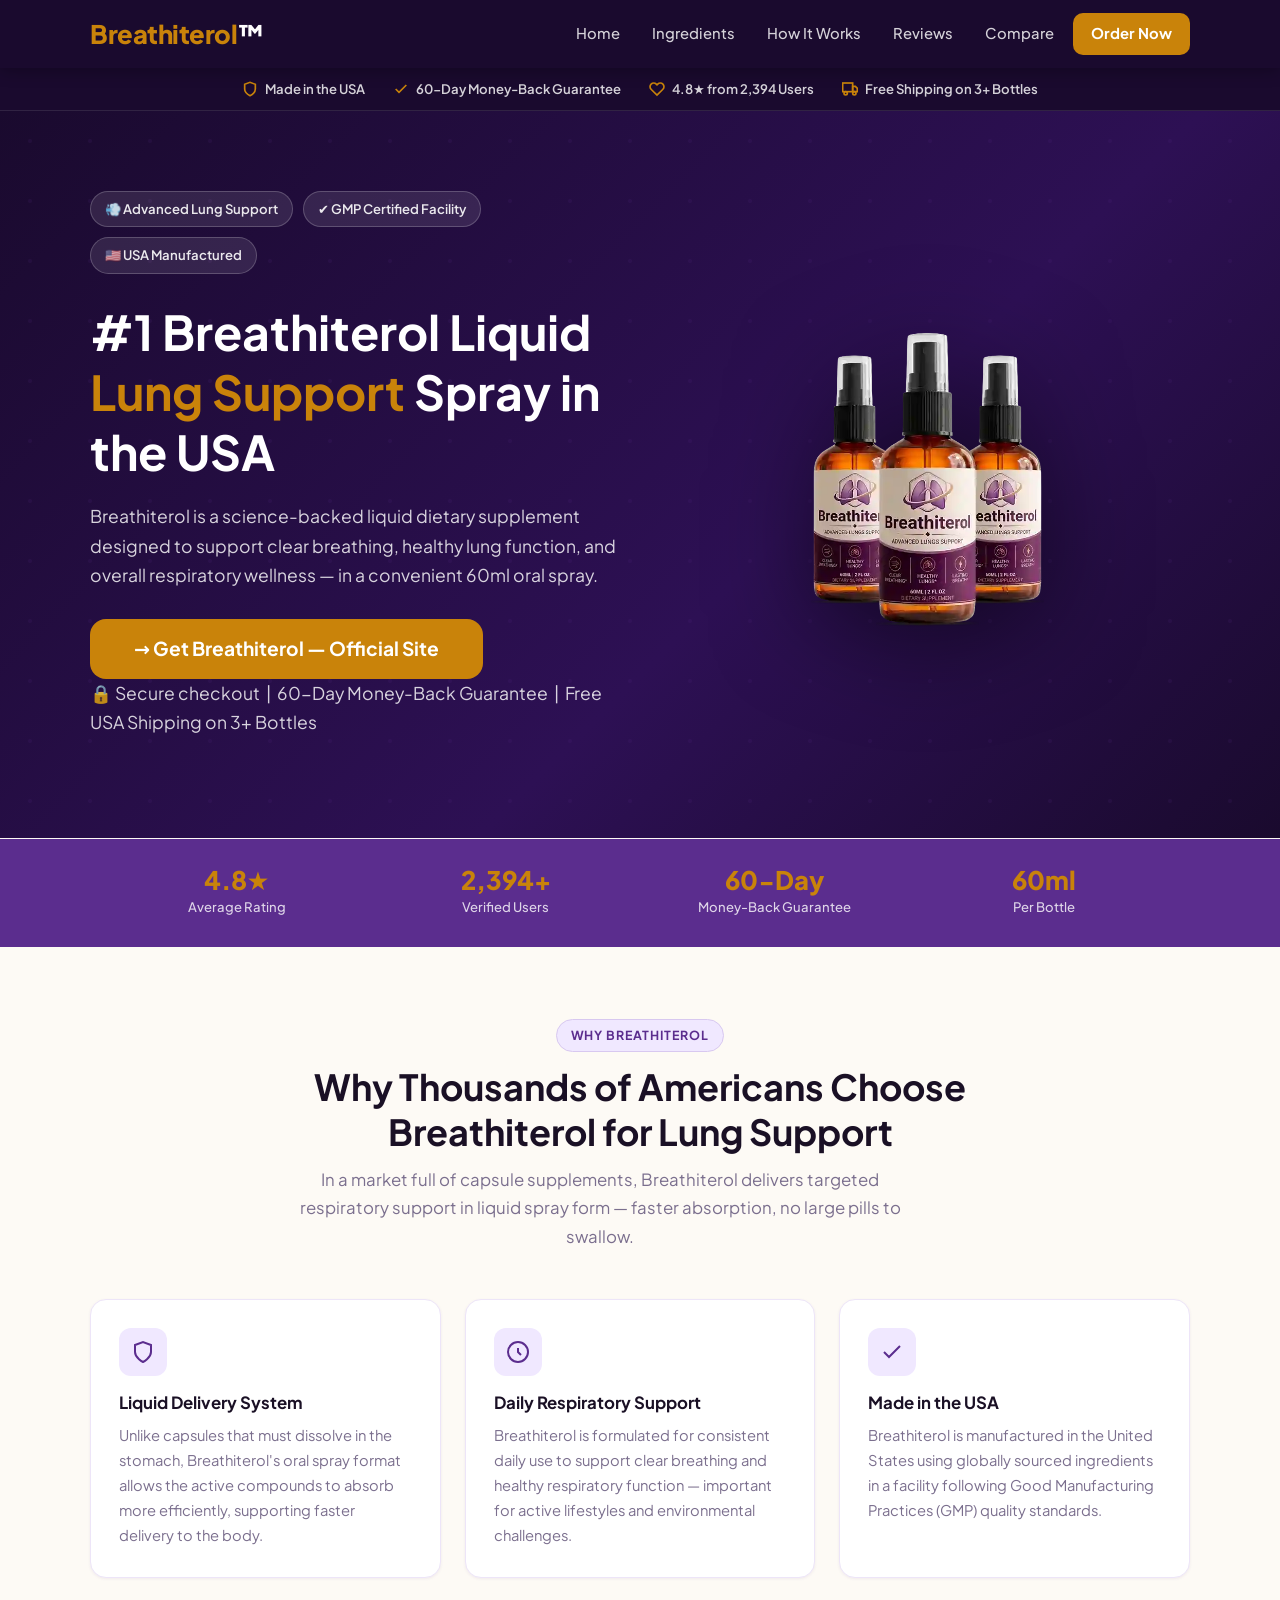
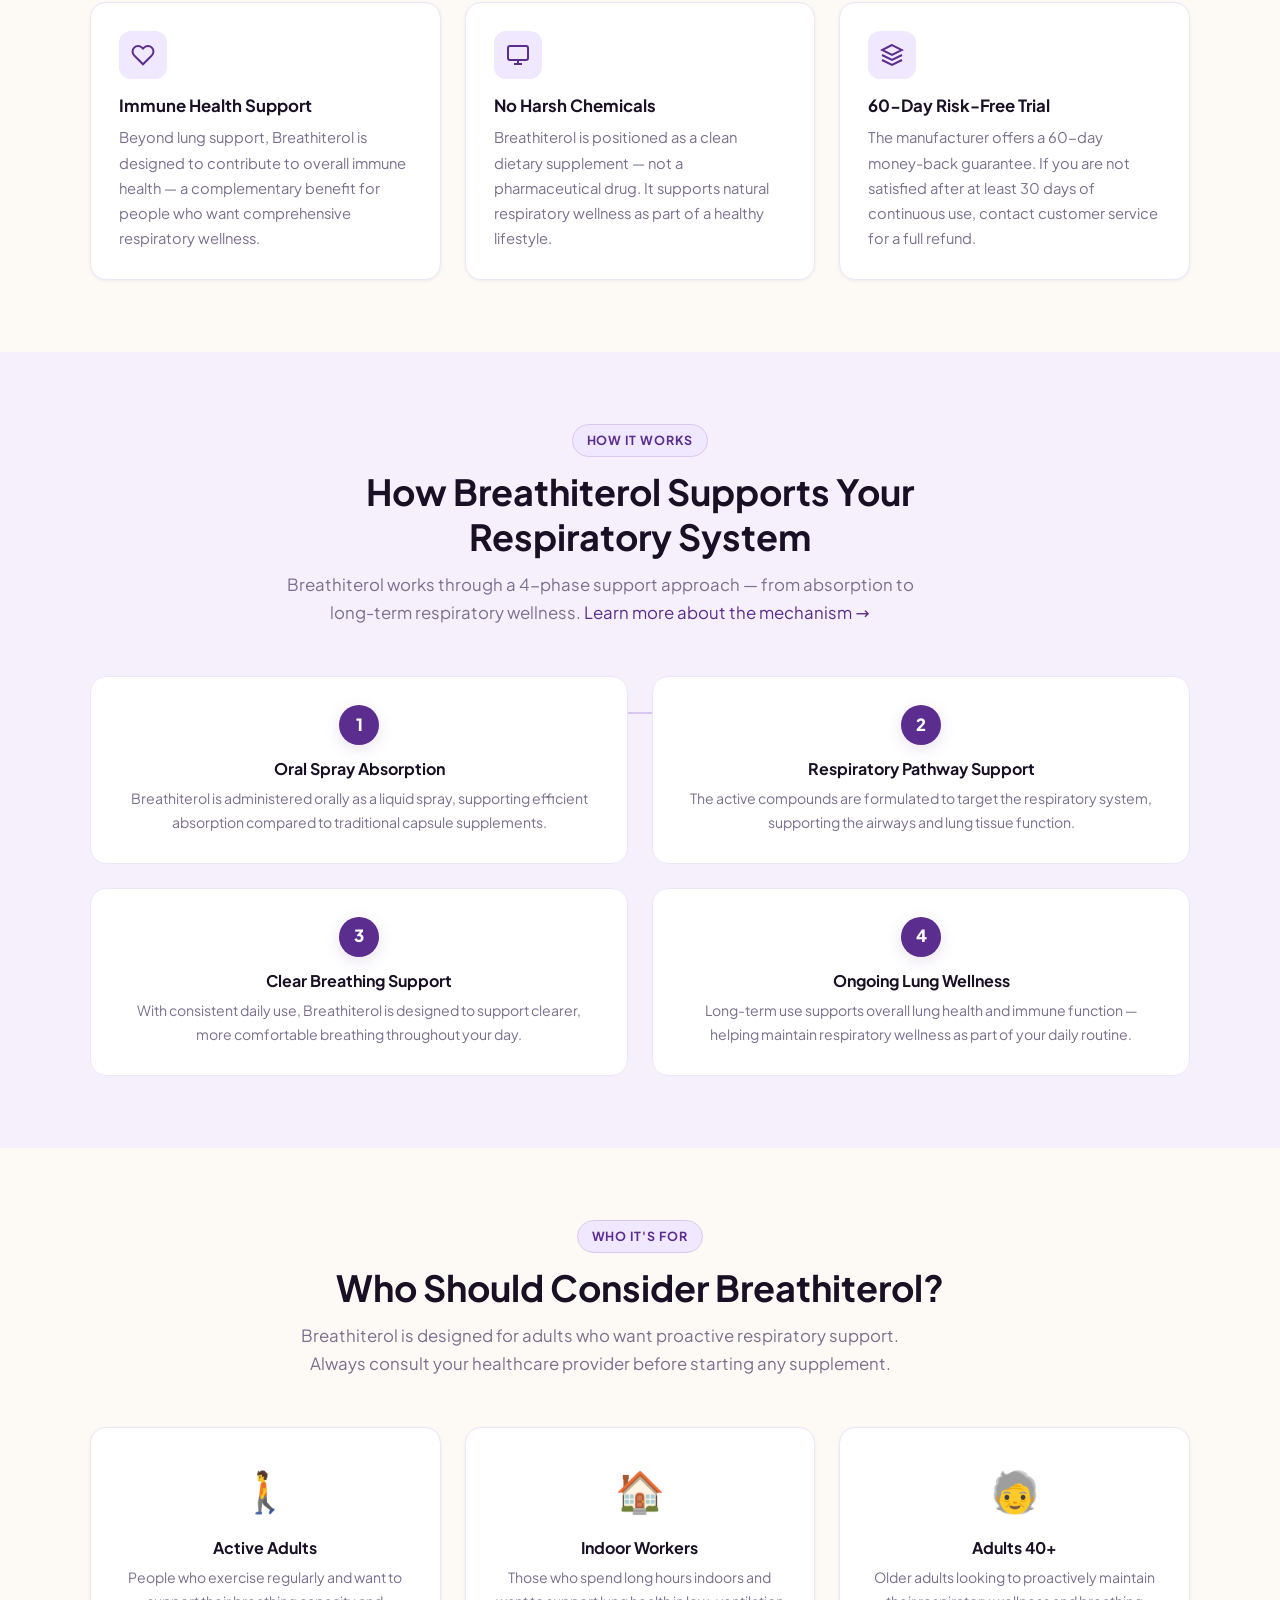
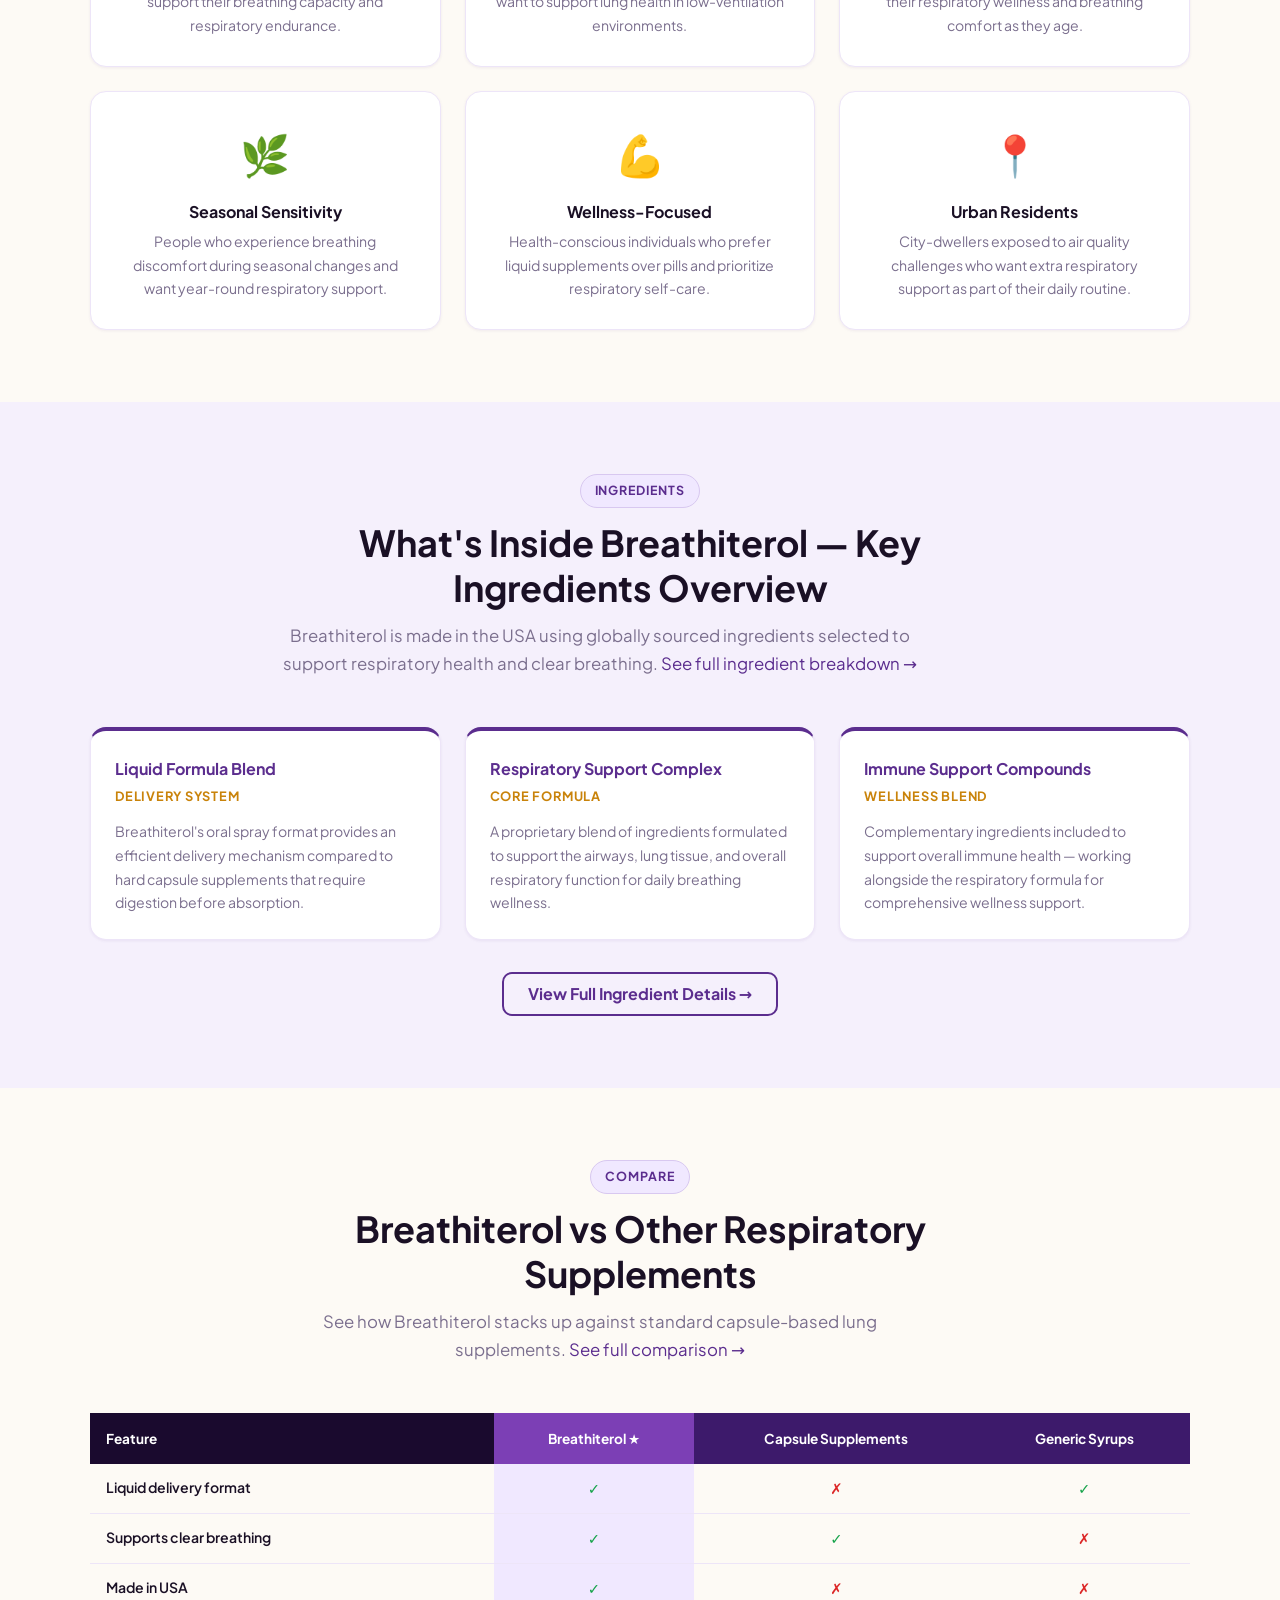
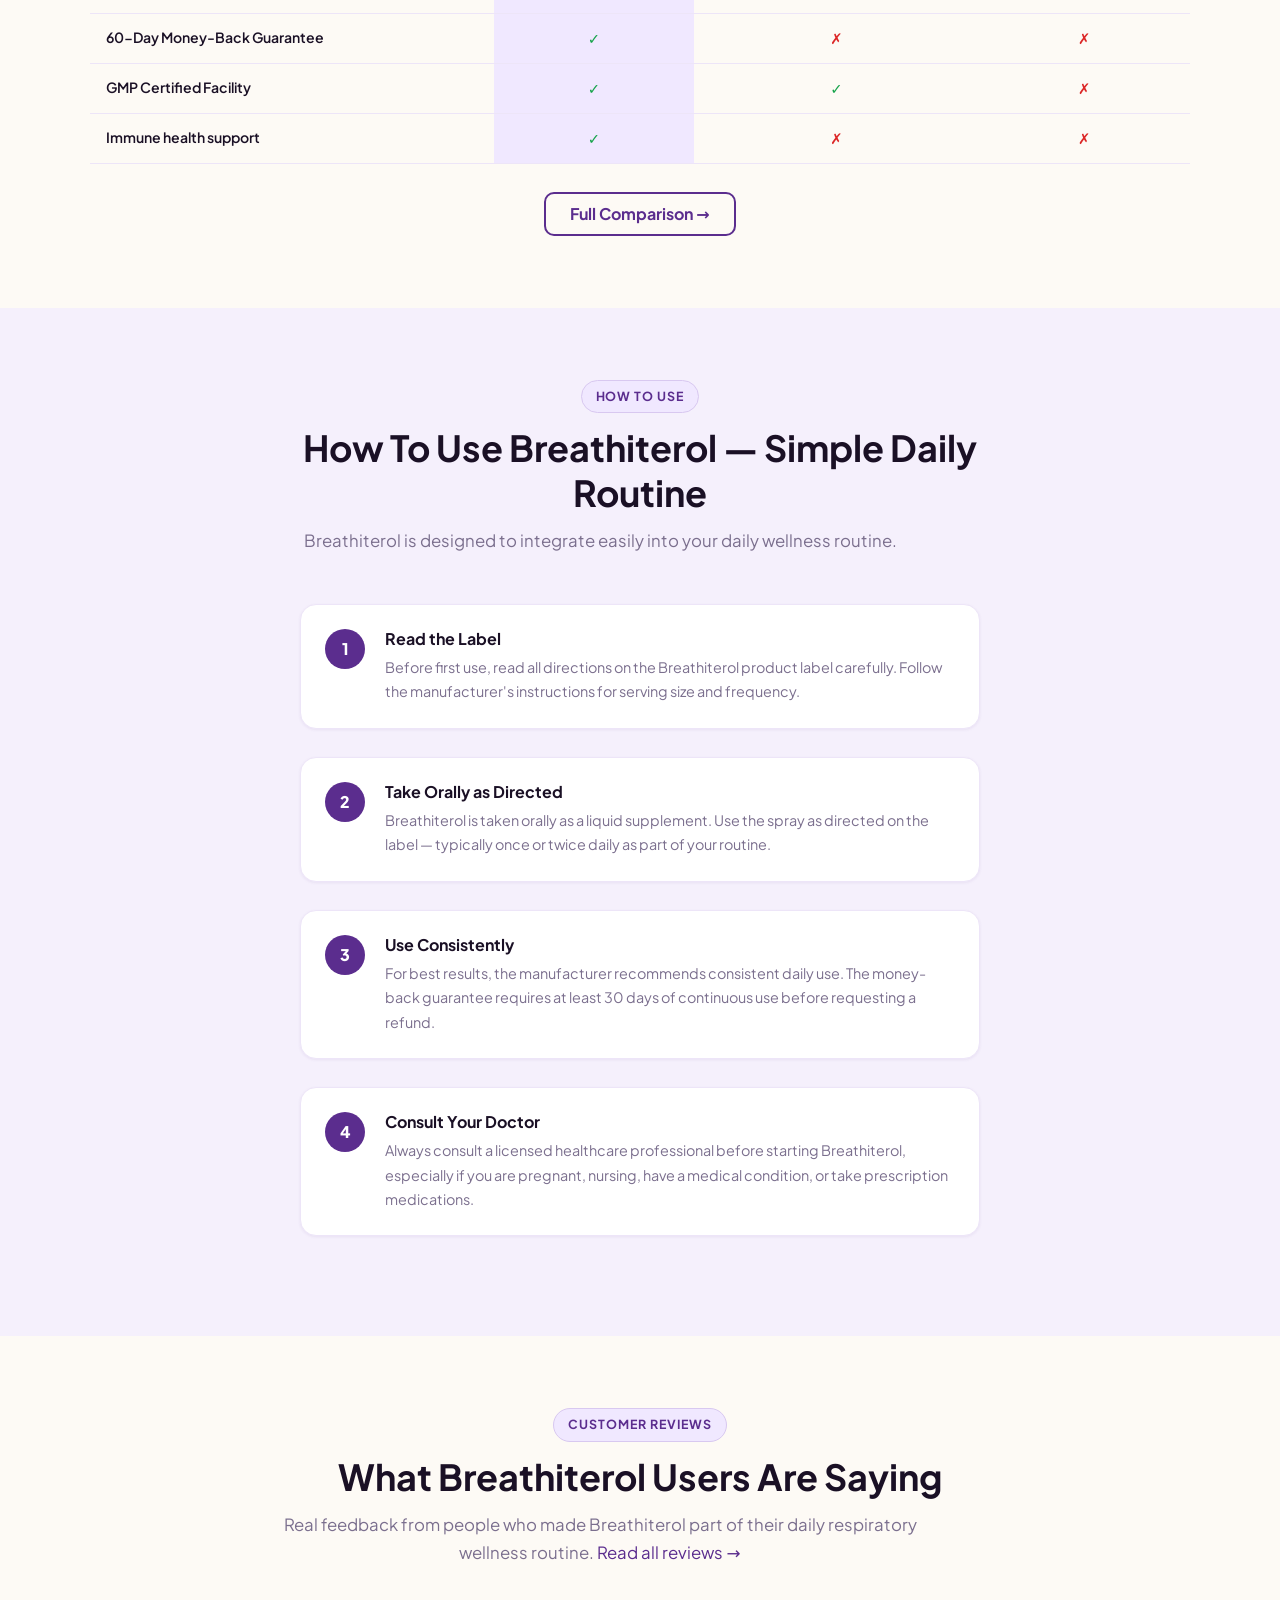
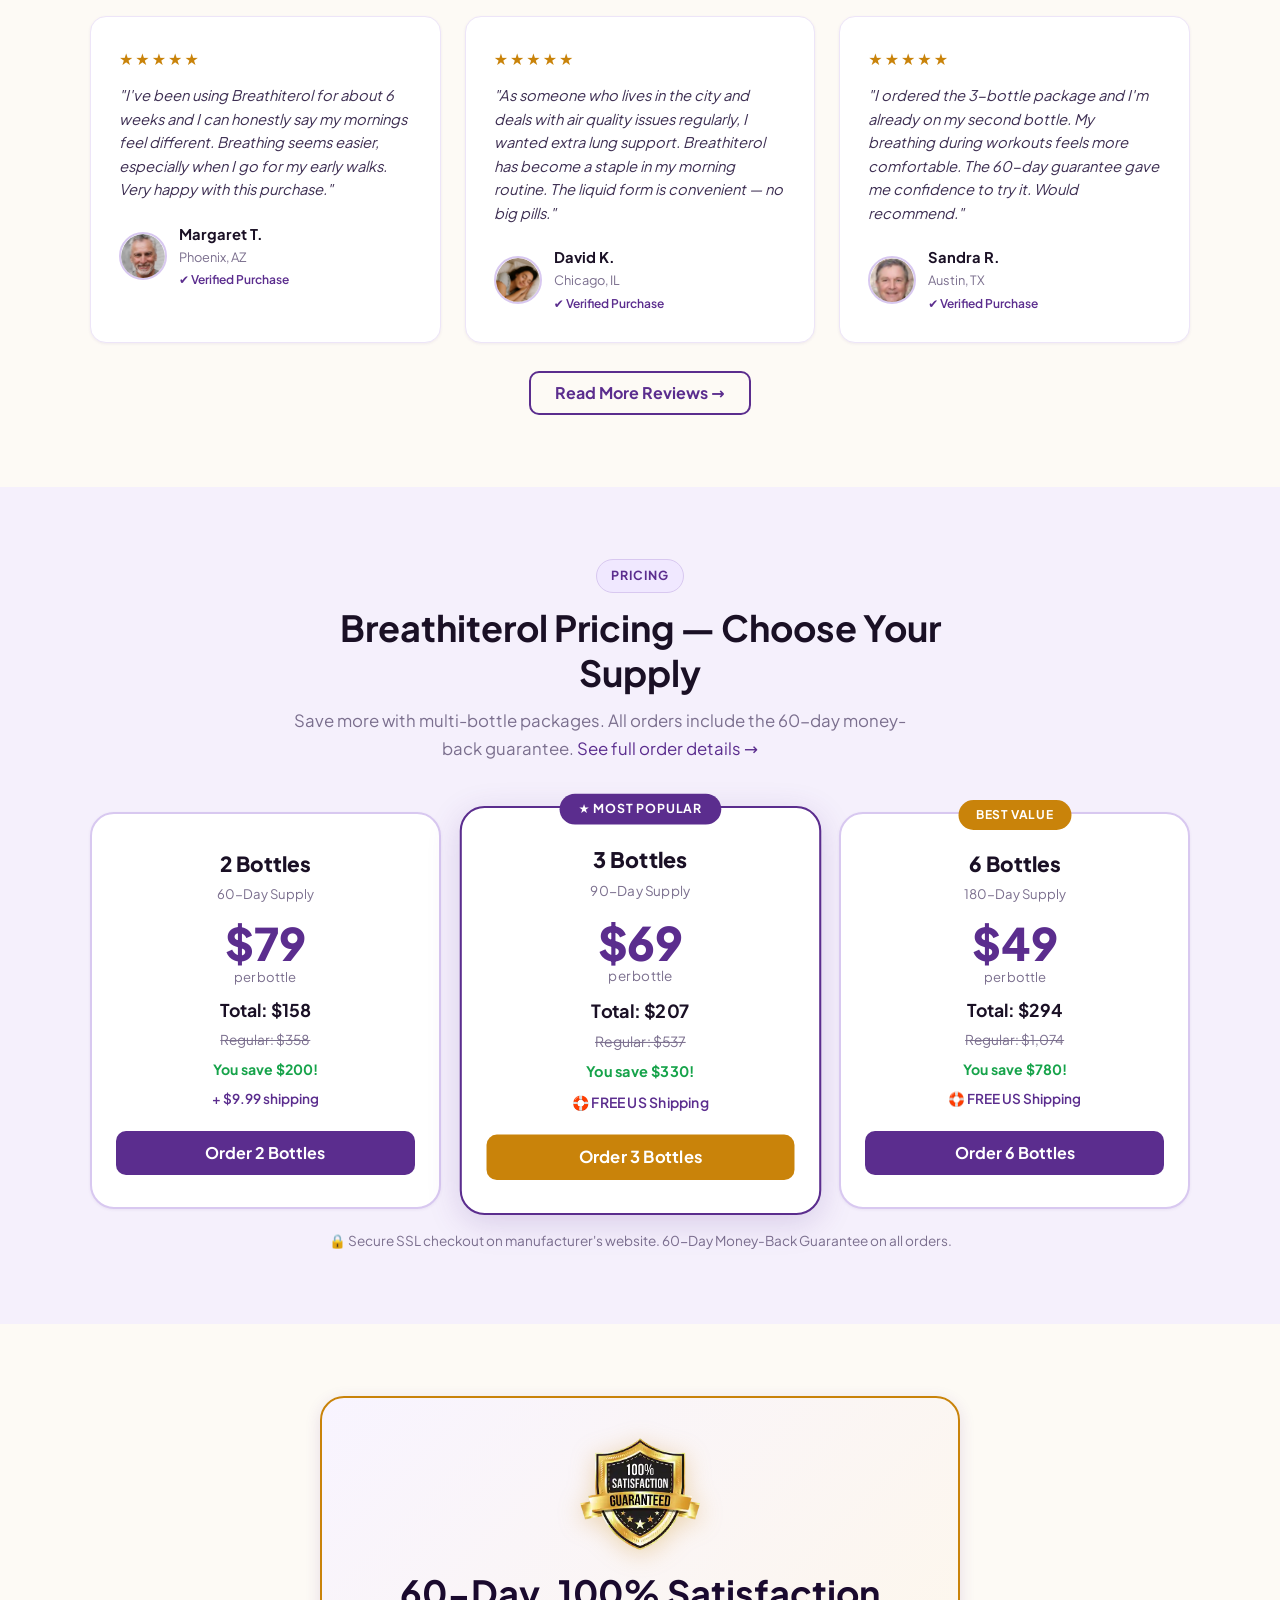
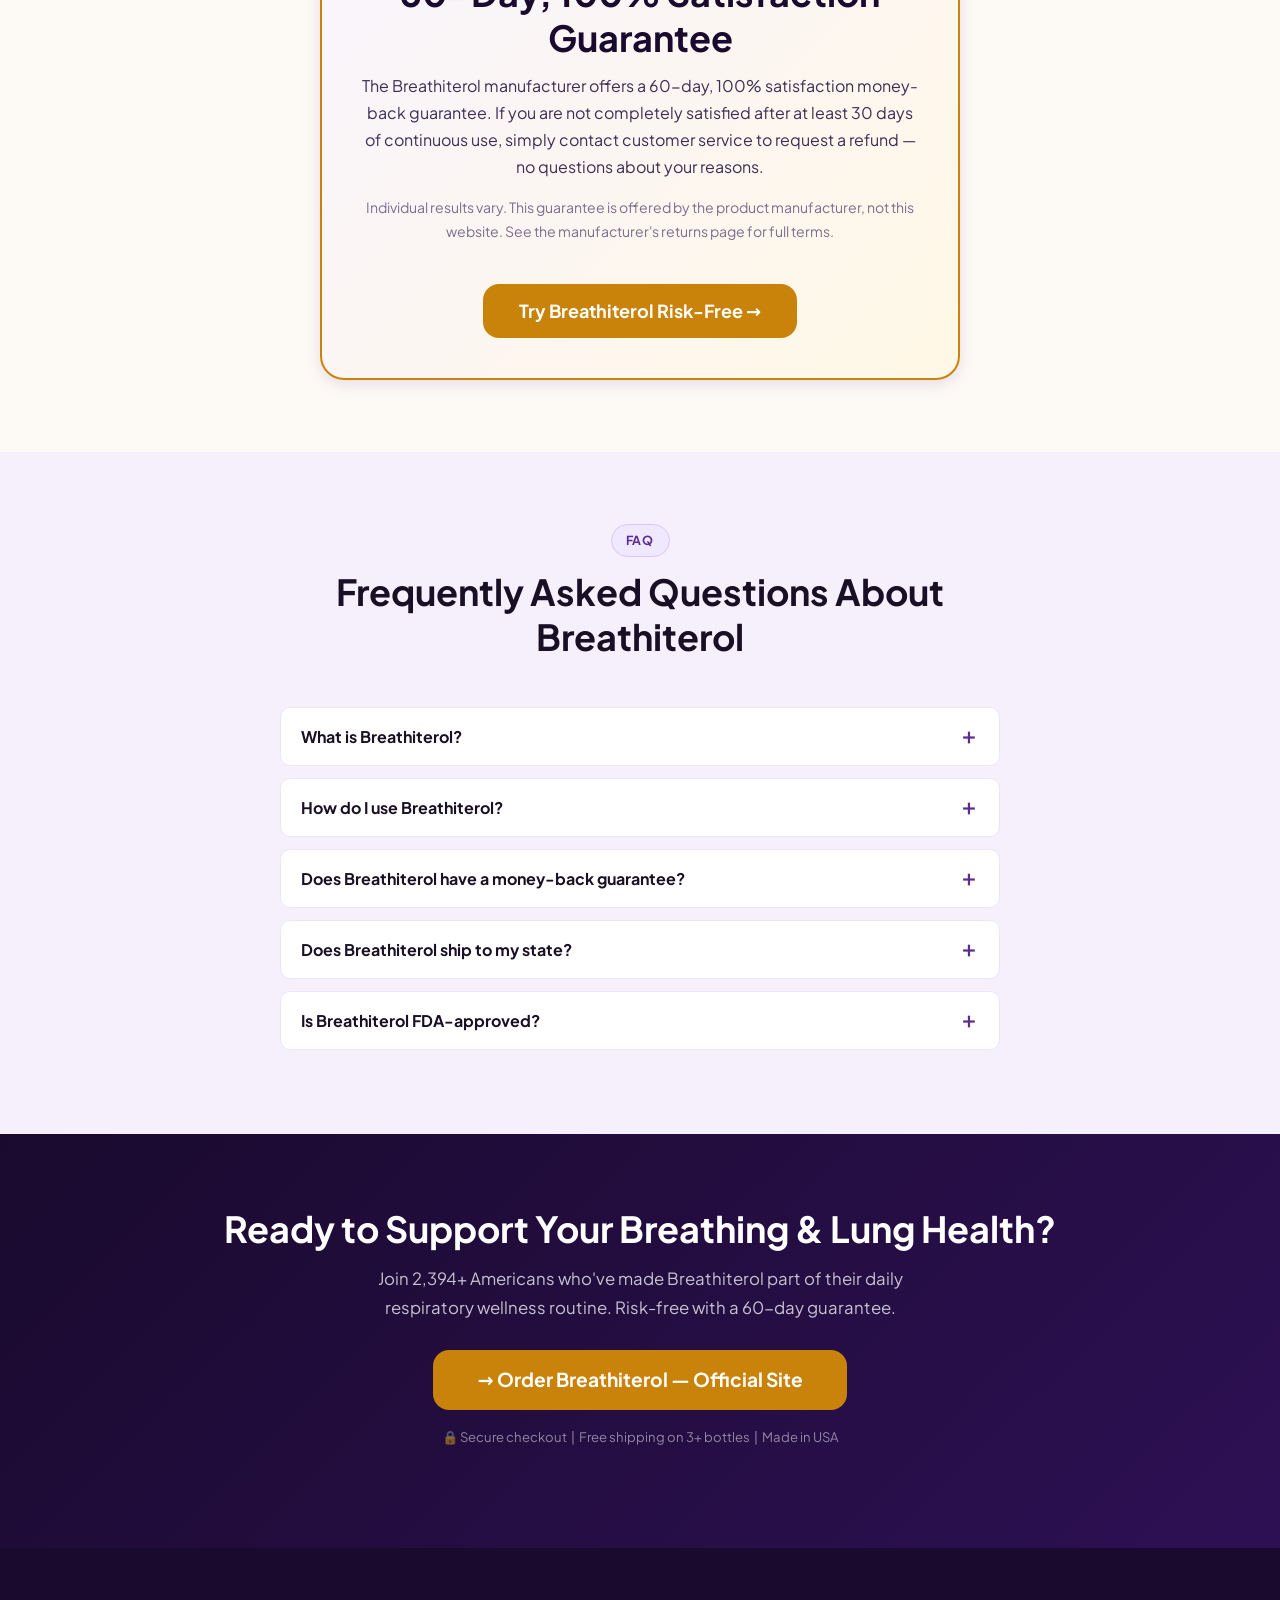
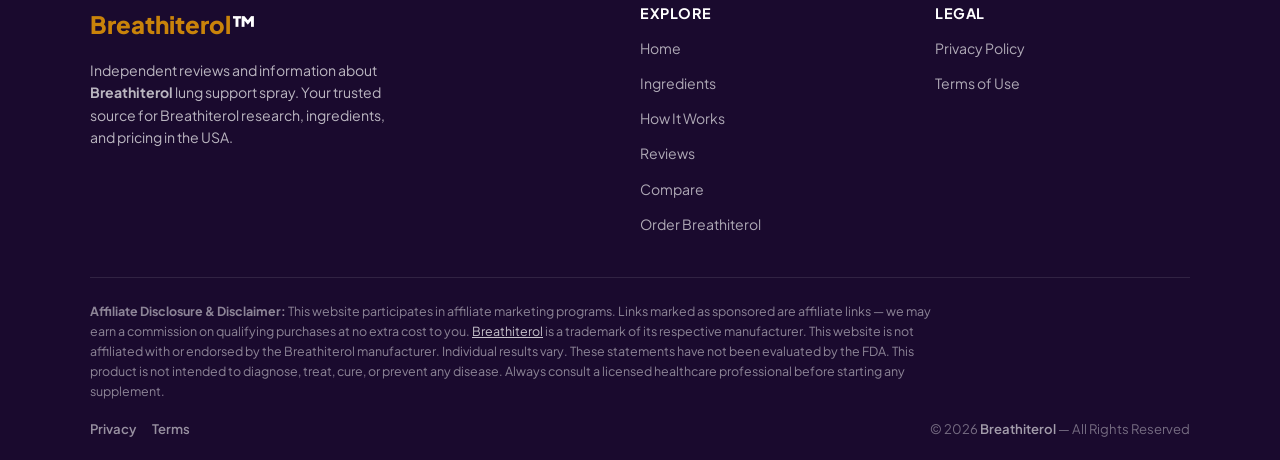
==== commit 0c7cfdbe: "Update index.html" ====
--- a/index.html
+++ b/index.html
@@ -3,6 +3,8 @@
 <head>
 <meta charset="UTF-8">
 <meta name="viewport" content="width=device-width, initial-scale=1.0">
+  <meta name="msvalidate.01" content="F71A6939406CF71F02F6971319309A35" />
+  <meta name="google-site-verification" content="X7n4EEnxnnUyJCmWyTYP4jhxIlxNtxTu0Os8TKg03lU" />
 <title>Breathiterol Reviews 2026 — Lung Support Spray</title>
 <meta name="description" content="Read our 2026 Breathiterol review. Discover how this liquid lung support spray works, key ingredients, pricing, and 60-day money-back guarantee. USA.">
 <meta name="robots" content="index, follow">
@@ -732,4 +734,4 @@
 <button id="scrollTop" aria-label="Back to top">&#8593;</button>
 <script src="js/main.js" defer></script>
 </body>
-</html>+</html>
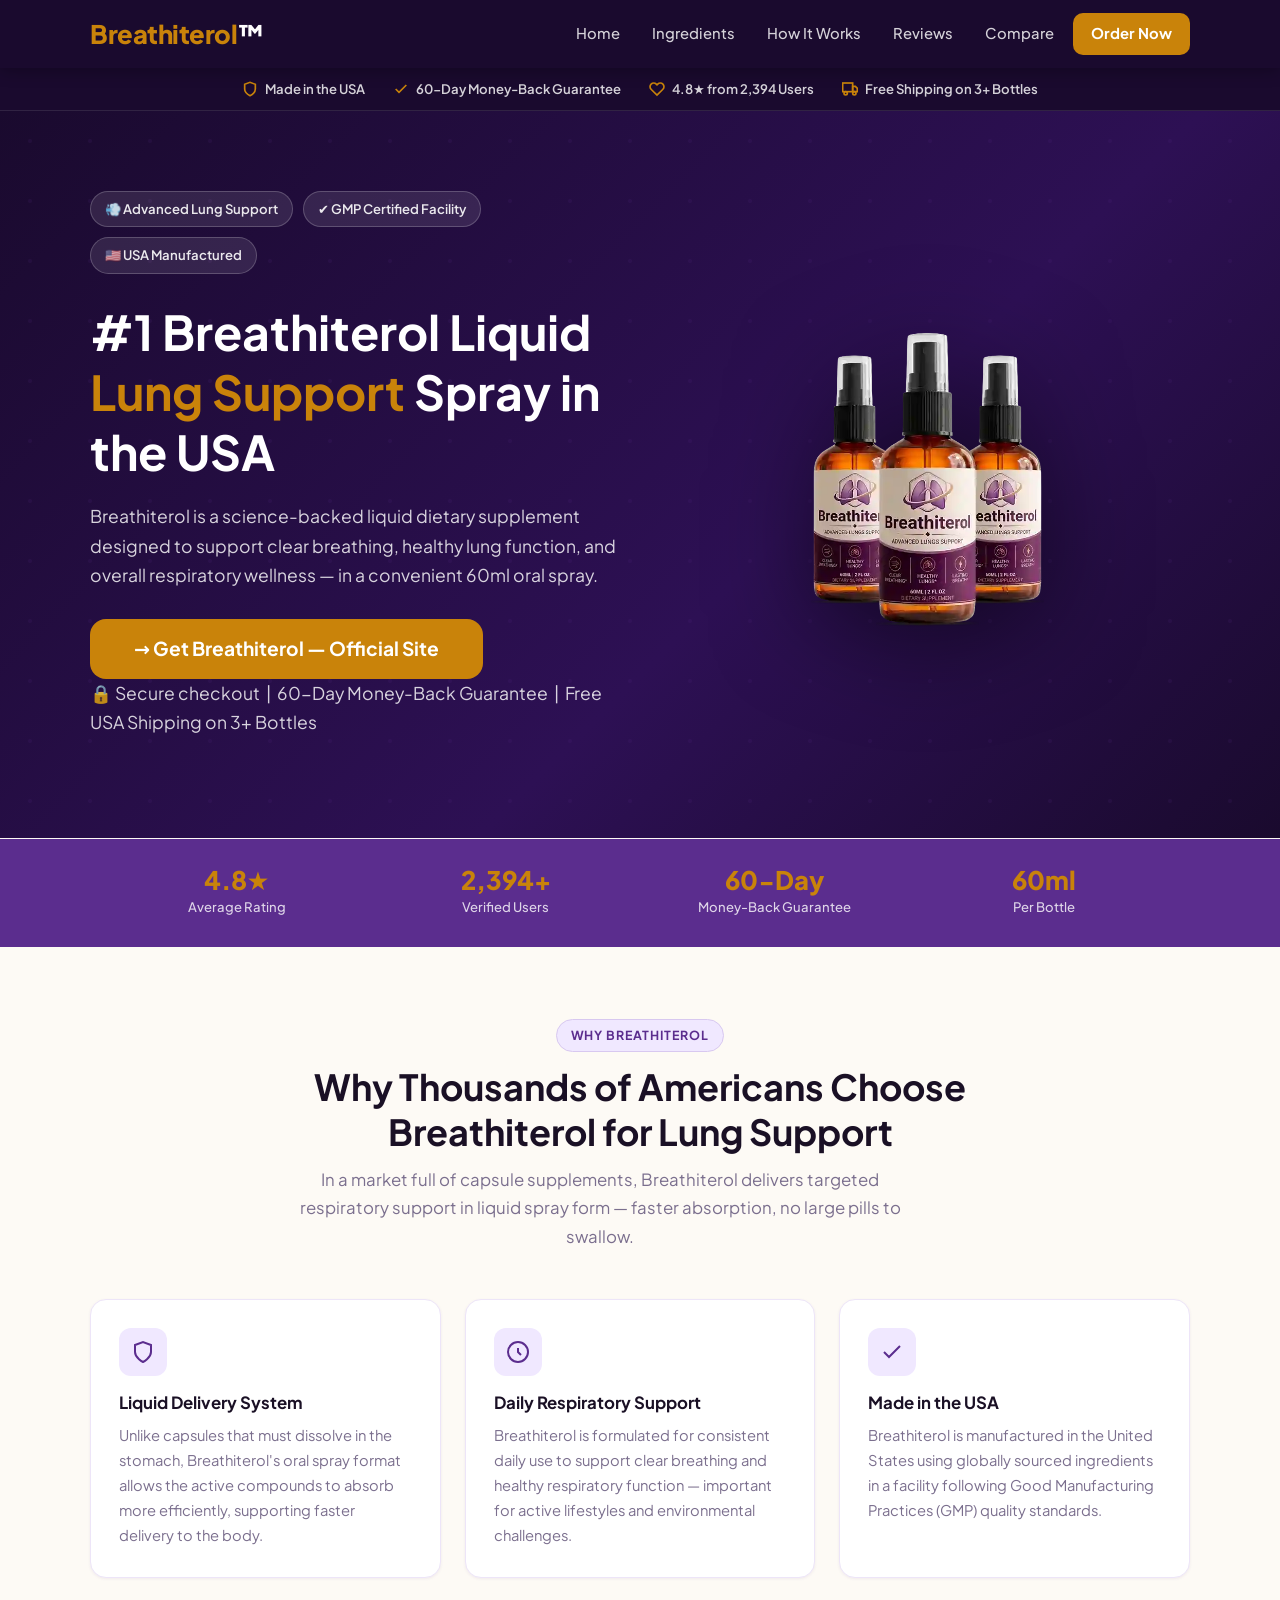
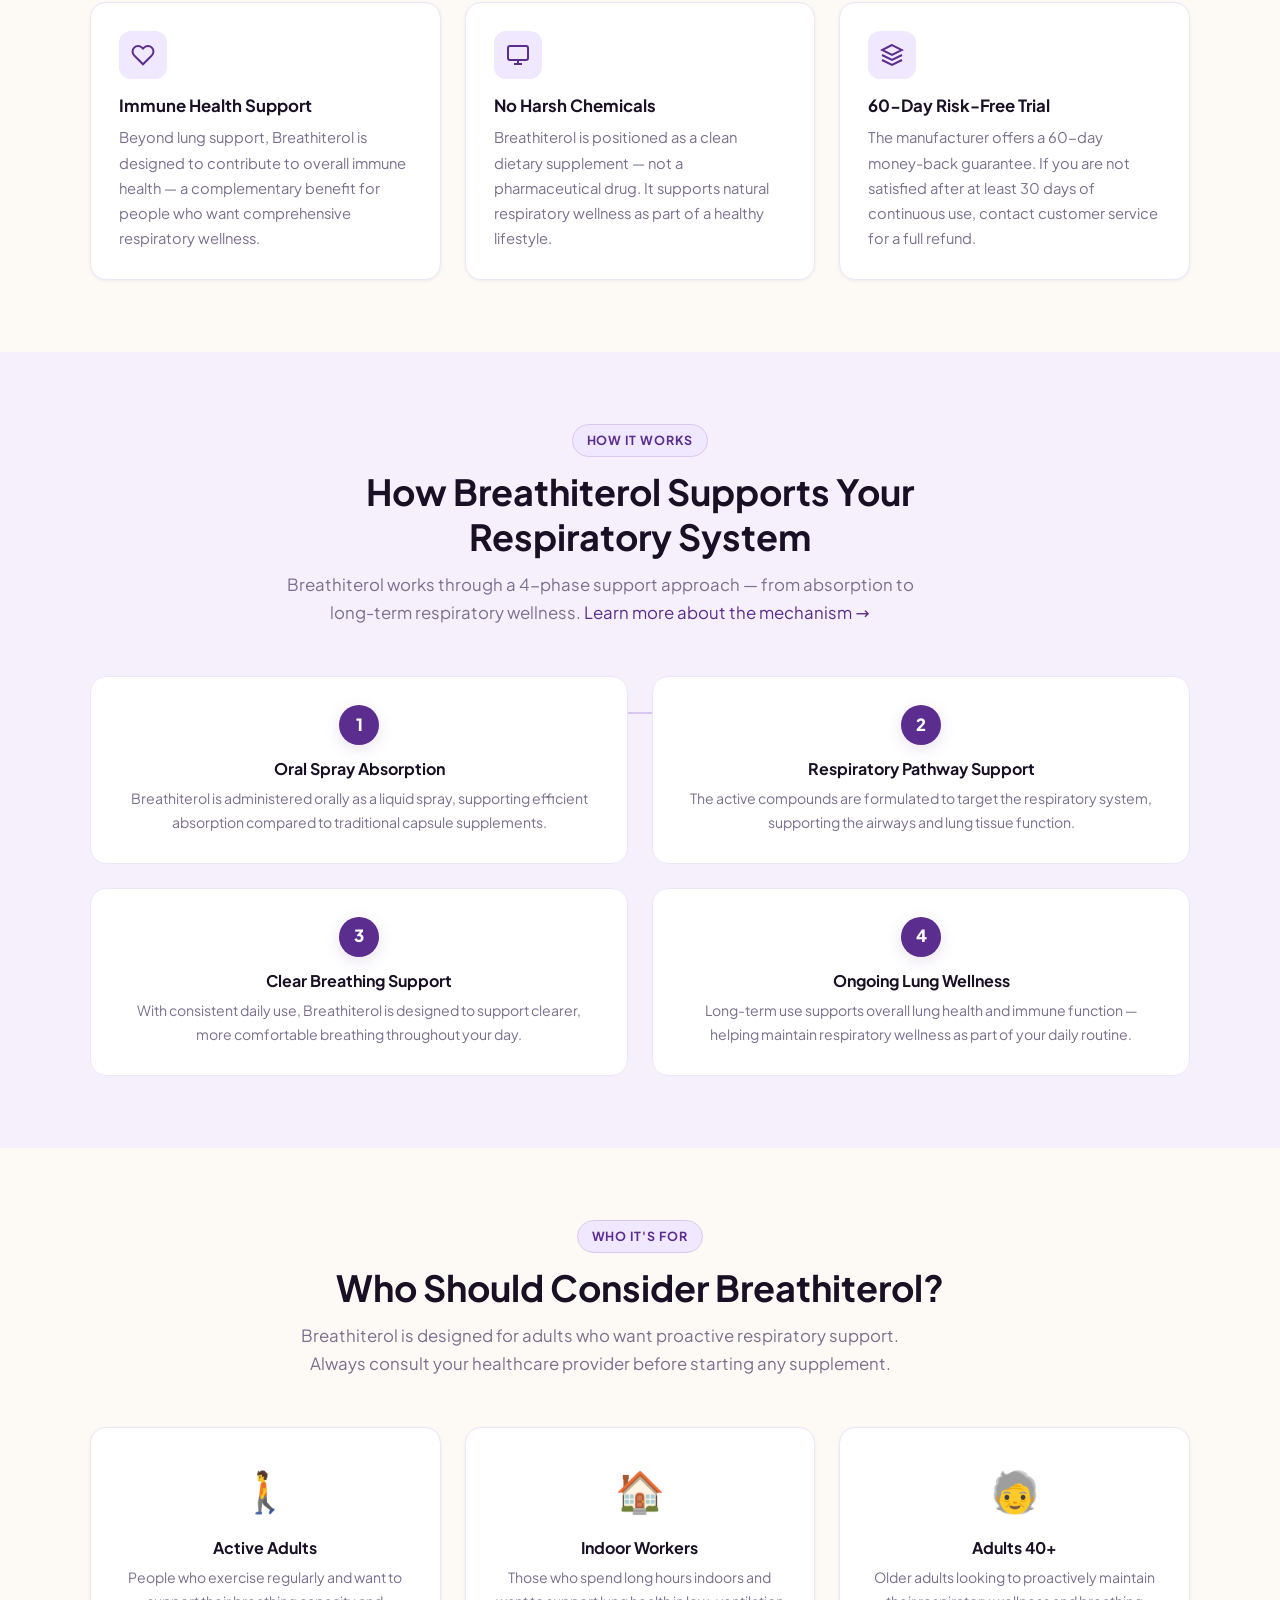
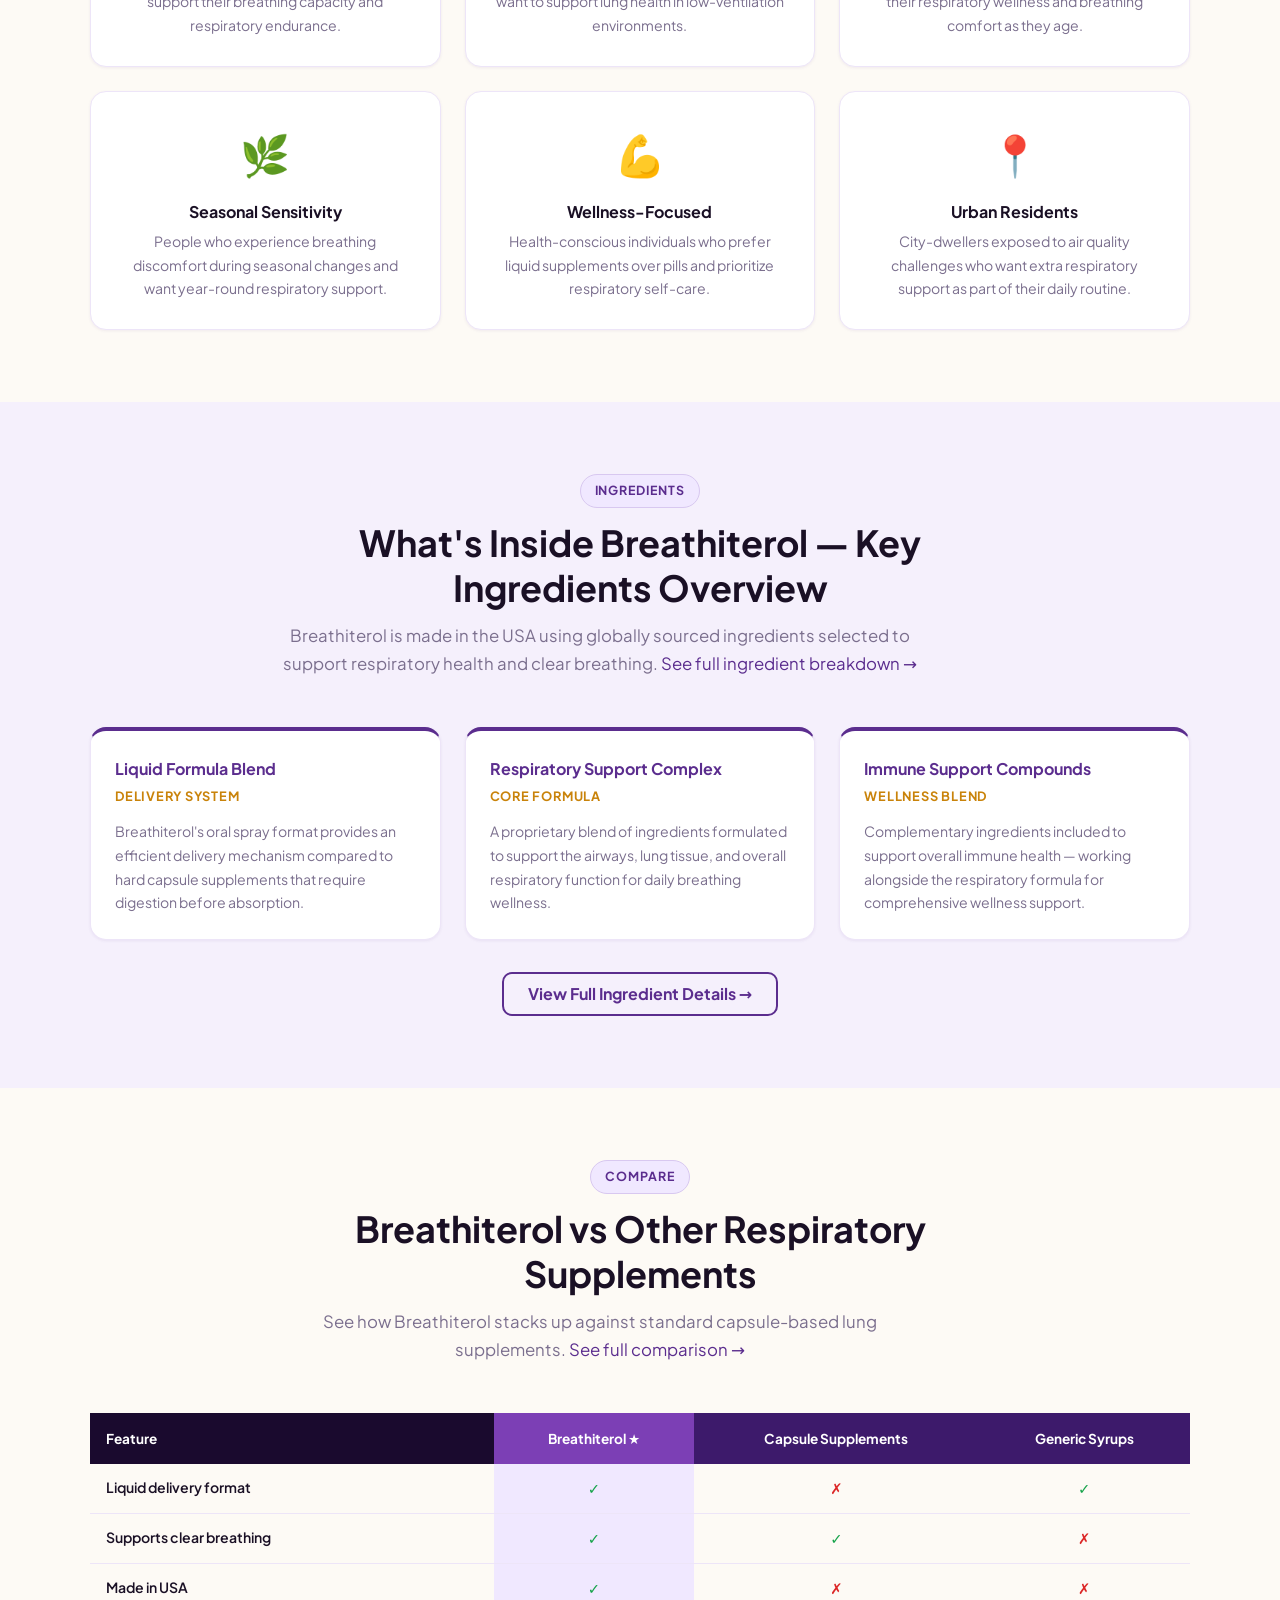
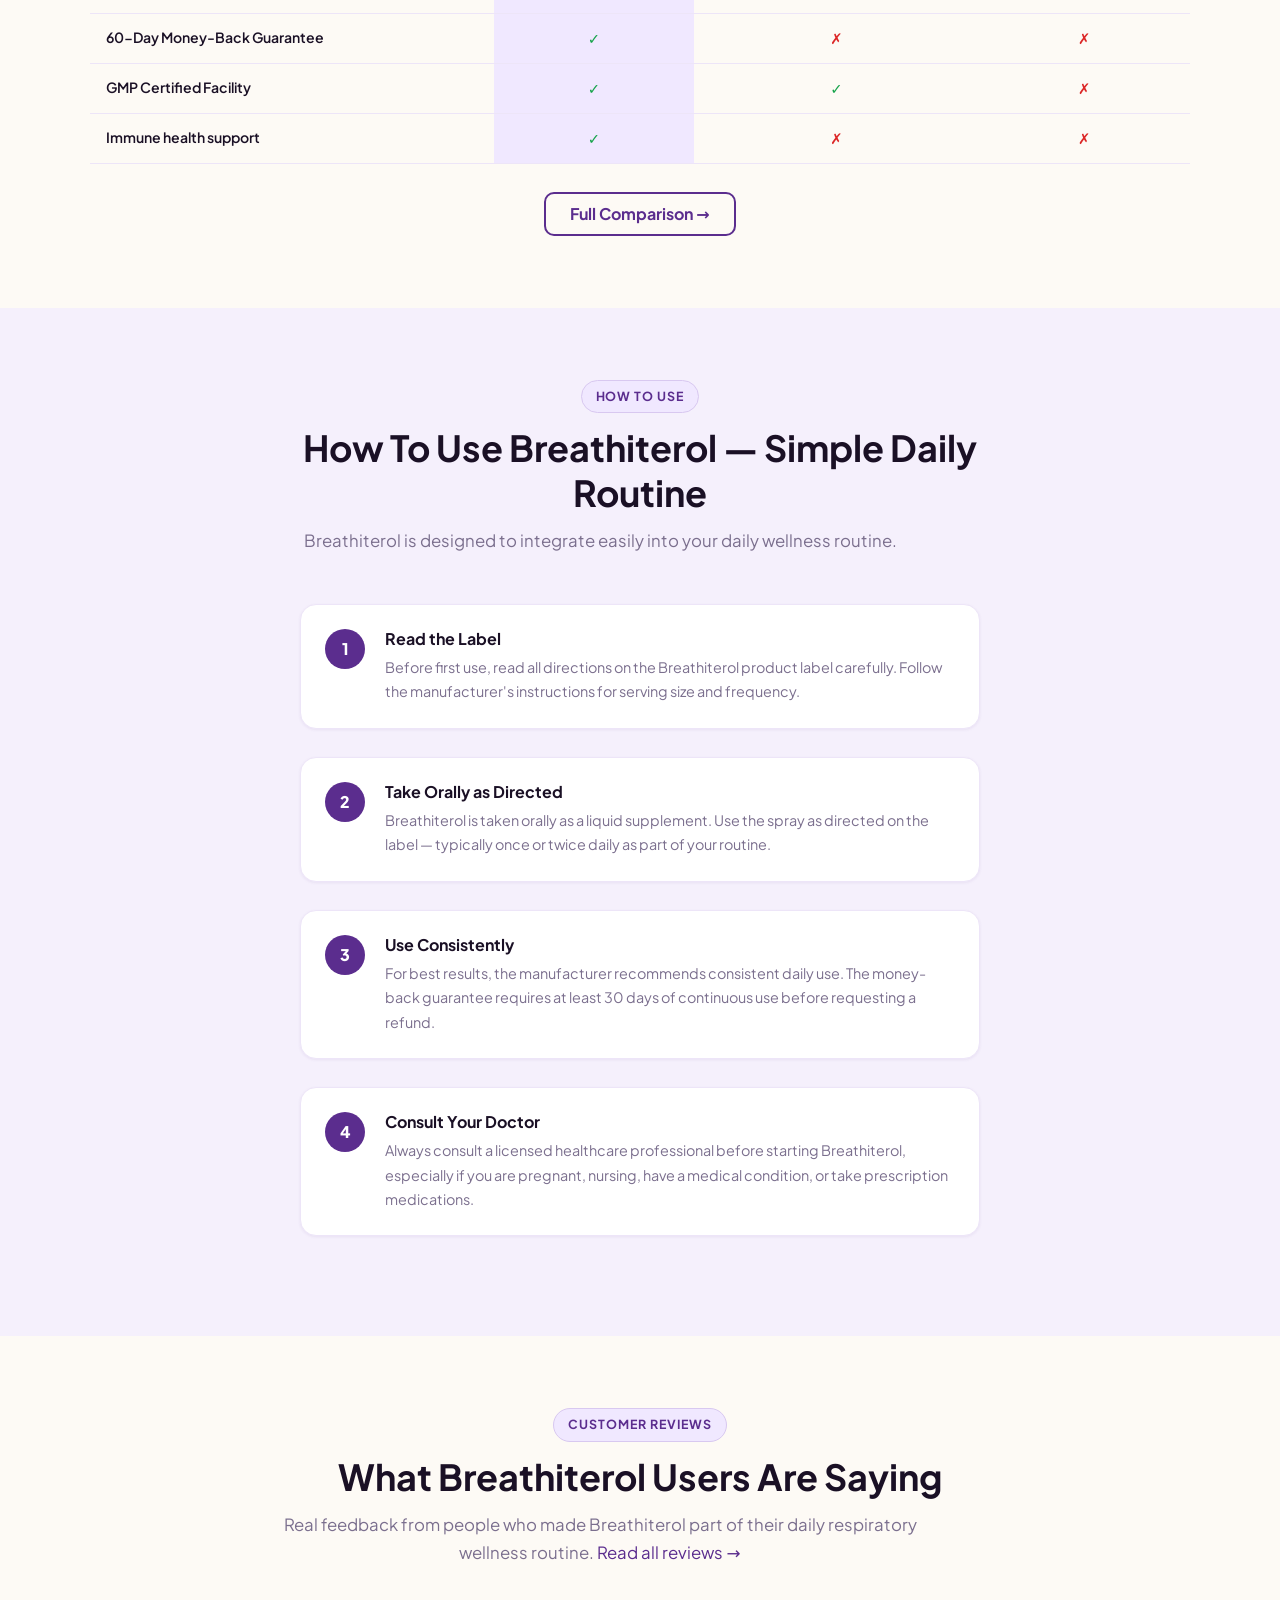
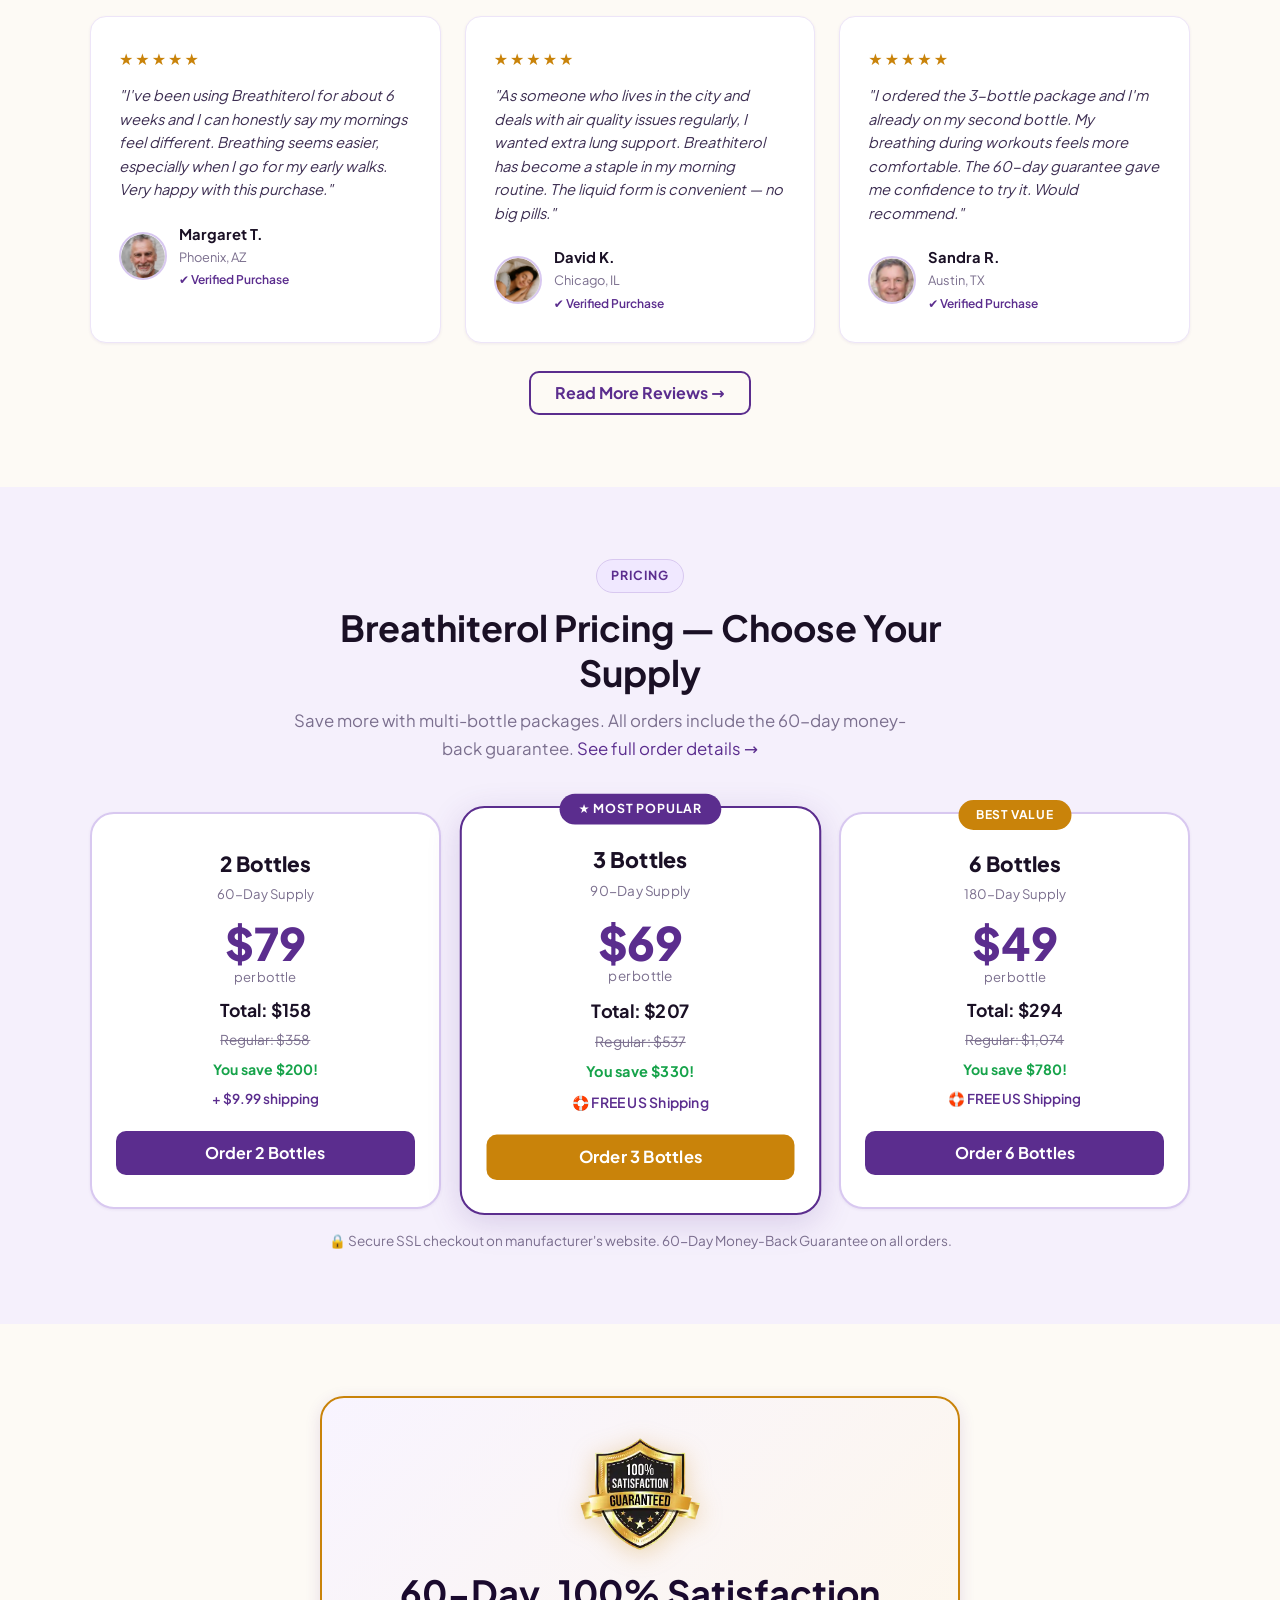
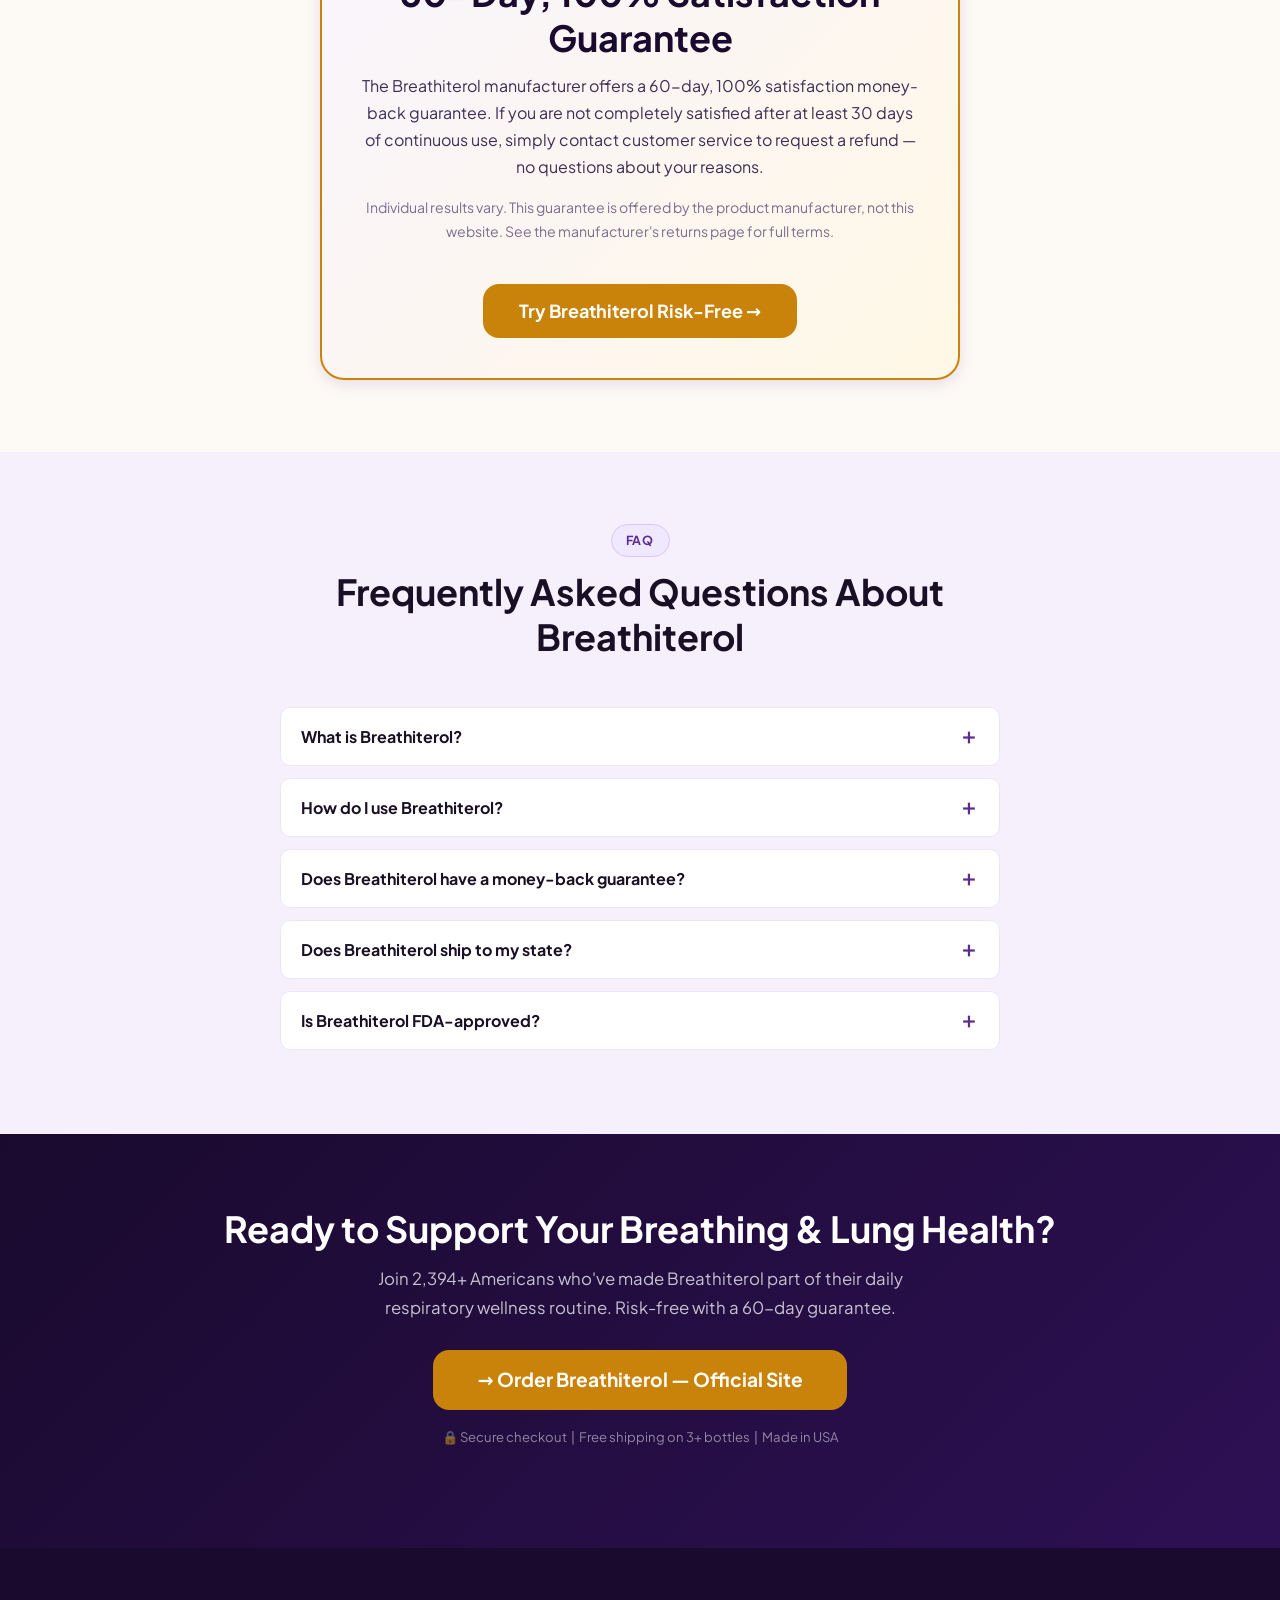
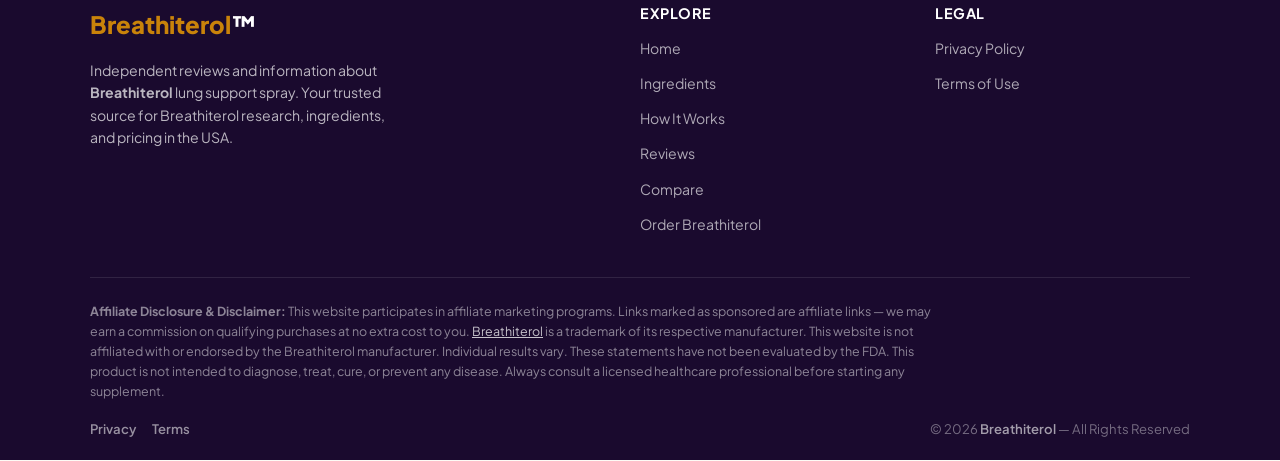
==== commit de118f8f: "Update index.html" ====
--- a/index.html
+++ b/index.html
@@ -3,7 +3,7 @@
 <head>
 <meta charset="UTF-8">
 <meta name="viewport" content="width=device-width, initial-scale=1.0">
-  <meta name="msvalidate.01" content="F71A6939406CF71F02F6971319309A35" />
+    <meta name="msvalidate.01" content="F71A6939406CF71F02F6971319309A35" />
   <meta name="google-site-verification" content="X7n4EEnxnnUyJCmWyTYP4jhxIlxNtxTu0Os8TKg03lU" />
 <title>Breathiterol Reviews 2026 — Lung Support Spray</title>
 <meta name="description" content="Read our 2026 Breathiterol review. Discover how this liquid lung support spray works, key ingredients, pricing, and 60-day money-back guarantee. USA.">
@@ -144,12 +144,14 @@
           "price": "158.00",
           "priceCurrency": "USD",
           "availability": "https://schema.org/InStock",
-          "url": "https://mwebdatawatch.com/13572/1158/2/?&subid=Breathiterol",
+          "url": "https://mwebdatawatch.com/14010/34/2/?&subid=breathiterolusa",
           "seller": {"@type": "Organization", "name": "Breathiterol"},
           "shippingDetails": {
             "@type": "OfferShippingDetails",
             "shippingRate": {"@type": "MonetaryAmount", "value": "9.99", "currency": "USD"},
-            "deliveryTime": {"@type": "ShippingDeliveryTime", "businessDays": {"@type": "QuantitativeValue", "minValue": 3, "maxValue": 7}},
+            "handlingTime": {"@type": "QuantitativeValue", "minValue": 1, "maxValue": 2, "unitCode": "DAY"},
+            "transitTime": {"@type": "QuantitativeValue", "minValue": 3, "maxValue": 7, "unitCode": "DAY"},
+            "deliveryTime": {"@type": "ShippingDeliveryTime", "handlingTime": {"@type": "QuantitativeValue", "minValue": 1, "maxValue": 2, "unitCode": "DAY"}, "transitTime": {"@type": "QuantitativeValue", "minValue": 3, "maxValue": 7, "unitCode": "DAY"}, "businessDays": {"@type": "QuantitativeValue", "minValue": 3, "maxValue": 7}},
             "shippingDestination": {"@type": "DefinedRegion", "addressCountry": "US"}
           },
           "hasMerchantReturnPolicy": {
@@ -167,12 +169,14 @@
           "price": "207.00",
           "priceCurrency": "USD",
           "availability": "https://schema.org/InStock",
-          "url": "https://mwebdatawatch.com/13572/1158/2/?&subid=Breathiterol",
+          "url": "https://mwebdatawatch.com/14010/34/2/?&subid=breathiterolusa",
           "seller": {"@type": "Organization", "name": "Breathiterol"},
           "shippingDetails": {
             "@type": "OfferShippingDetails",
             "shippingRate": {"@type": "MonetaryAmount", "value": "0", "currency": "USD"},
-            "deliveryTime": {"@type": "ShippingDeliveryTime", "businessDays": {"@type": "QuantitativeValue", "minValue": 3, "maxValue": 7}},
+            "handlingTime": {"@type": "QuantitativeValue", "minValue": 1, "maxValue": 2, "unitCode": "DAY"},
+            "transitTime": {"@type": "QuantitativeValue", "minValue": 3, "maxValue": 7, "unitCode": "DAY"},
+            "deliveryTime": {"@type": "ShippingDeliveryTime", "handlingTime": {"@type": "QuantitativeValue", "minValue": 1, "maxValue": 2, "unitCode": "DAY"}, "transitTime": {"@type": "QuantitativeValue", "minValue": 3, "maxValue": 7, "unitCode": "DAY"}, "businessDays": {"@type": "QuantitativeValue", "minValue": 3, "maxValue": 7}},
             "shippingDestination": {"@type": "DefinedRegion", "addressCountry": "US"}
           },
           "hasMerchantReturnPolicy": {
@@ -190,12 +194,14 @@
           "price": "294.00",
           "priceCurrency": "USD",
           "availability": "https://schema.org/InStock",
-          "url": "https://mwebdatawatch.com/13572/1158/2/?&subid=Breathiterol",
+          "url": "https://mwebdatawatch.com/14010/34/2/?&subid=breathiterolusa",
           "seller": {"@type": "Organization", "name": "Breathiterol"},
           "shippingDetails": {
             "@type": "OfferShippingDetails",
             "shippingRate": {"@type": "MonetaryAmount", "value": "0", "currency": "USD"},
-            "deliveryTime": {"@type": "ShippingDeliveryTime", "businessDays": {"@type": "QuantitativeValue", "minValue": 3, "maxValue": 7}},
+            "handlingTime": {"@type": "QuantitativeValue", "minValue": 1, "maxValue": 2, "unitCode": "DAY"},
+            "transitTime": {"@type": "QuantitativeValue", "minValue": 3, "maxValue": 7, "unitCode": "DAY"},
+            "deliveryTime": {"@type": "ShippingDeliveryTime", "handlingTime": {"@type": "QuantitativeValue", "minValue": 1, "maxValue": 2, "unitCode": "DAY"}, "transitTime": {"@type": "QuantitativeValue", "minValue": 3, "maxValue": 7, "unitCode": "DAY"}, "businessDays": {"@type": "QuantitativeValue", "minValue": 3, "maxValue": 7}},
             "shippingDestination": {"@type": "DefinedRegion", "addressCountry": "US"}
           },
           "hasMerchantReturnPolicy": {
@@ -303,7 +309,7 @@
         <h1>#1 Breathiterol Liquid <span>Lung Support</span> Spray in the USA</h1>
         <p>Breathiterol is a science-backed liquid dietary supplement designed to support clear breathing, healthy lung function, and overall respiratory wellness — in a convenient 60ml oral spray.</p>
         <div class="hero-cta">
-          <a href="https://mwebdatawatch.com/13572/1158/2/?&subid=Breathiterol" rel="noopener sponsored" target="_blank" class="btn btn-primary btn-xl">&#x2192; Get Breathiterol — Official Site</a>
+          <a href="https://mwebdatawatch.com/14010/34/2/?&subid=breathiterolusa" rel="noopener sponsored" target="_blank" class="btn btn-primary btn-xl">&#x2192; Get Breathiterol — Official Site</a>
         </div>
         <p class="hero-note">&#x1F512; Secure checkout &nbsp;|&nbsp; 60-Day Money-Back Guarantee &nbsp;|&nbsp; Free USA Shipping on 3+ Bottles</p>
       </div>
@@ -609,7 +615,7 @@
         <div class="pricing-original">Regular: $358</div>
         <div class="pricing-savings">You save $200!</div>
         <div class="pricing-ship">+ $9.99 shipping</div>
-        <a href="https://mwebdatawatch.com/13572/1158/2/?&subid=Breathiterol" rel="noopener sponsored" target="_blank" class="btn btn-purple">Order 2 Bottles</a>
+        <a href="https://mwebdatawatch.com/14010/34/2/?&subid=breathiterolusa" rel="noopener sponsored" target="_blank" class="btn btn-purple">Order 2 Bottles</a>
       </div>
       <div class="pricing-card featured">
         <div class="pricing-badge">&#x2605; MOST POPULAR</div>
@@ -621,7 +627,7 @@
         <div class="pricing-original">Regular: $537</div>
         <div class="pricing-savings">You save $330!</div>
         <div class="pricing-ship">&#x1F6DF; FREE US Shipping</div>
-        <a href="https://mwebdatawatch.com/13572/1158/2/?&subid=Breathiterol" rel="noopener sponsored" target="_blank" class="btn btn-primary">Order 3 Bottles</a>
+        <a href="https://mwebdatawatch.com/14010/34/2/?&subid=breathiterolusa" rel="noopener sponsored" target="_blank" class="btn btn-primary">Order 3 Bottles</a>
       </div>
       <div class="pricing-card">
         <div class="pricing-badge" style="background:var(--gold);">BEST VALUE</div>
@@ -633,7 +639,7 @@
         <div class="pricing-original">Regular: $1,074</div>
         <div class="pricing-savings">You save $780!</div>
         <div class="pricing-ship">&#x1F6DF; FREE US Shipping</div>
-        <a href="https://mwebdatawatch.com/13572/1158/2/?&subid=Breathiterol" rel="noopener sponsored" target="_blank" class="btn btn-purple">Order 6 Bottles</a>
+        <a href="https://mwebdatawatch.com/14010/34/2/?&subid=breathiterolusa" rel="noopener sponsored" target="_blank" class="btn btn-purple">Order 6 Bottles</a>
       </div>
     </div>
     <p class="text-center" style="margin-top:20px;font-size:0.85rem;color:var(--text-muted);">&#x1F512; Secure SSL checkout on manufacturer's website. 60-Day Money-Back Guarantee on all orders.</p>
@@ -648,7 +654,7 @@
       <h2>60-Day, 100% Satisfaction Guarantee</h2>
       <p style="margin-top:12px;">The Breathiterol manufacturer offers a 60-day, 100% satisfaction money-back guarantee. If you are not completely satisfied after at least 30 days of continuous use, simply contact customer service to request a refund — no questions about your reasons.</p>
       <p style="margin-top:12px;font-size:0.88rem;color:var(--text-muted);">Individual results vary. This guarantee is offered by the product manufacturer, not this website. See the manufacturer's returns page for full terms.</p>
-      <a href="https://mwebdatawatch.com/13572/1158/2/?&subid=Breathiterol" rel="noopener sponsored" target="_blank" class="btn btn-primary btn-lg" style="margin-top:24px;">Try Breathiterol Risk-Free &rarr;</a>
+      <a href="https://mwebdatawatch.com/14010/34/2/?&subid=breathiterolusa" rel="noopener sponsored" target="_blank" class="btn btn-primary btn-lg" style="margin-top:24px;">Try Breathiterol Risk-Free &rarr;</a>
     </div>
   </div>
 </section>
@@ -688,7 +694,7 @@
   <div class="container">
     <h2>Ready to Support Your Breathing &amp; Lung Health?</h2>
     <p>Join 2,394+ Americans who've made Breathiterol part of their daily respiratory wellness routine. Risk-free with a 60-day guarantee.</p>
-    <a href="https://mwebdatawatch.com/13572/1158/2/?&subid=Breathiterol" rel="noopener sponsored" target="_blank" class="btn btn-primary btn-xl">&#x2192; Order Breathiterol — Official Site</a>
+    <a href="https://mwebdatawatch.com/14010/34/2/?&subid=breathiterolusa" rel="noopener sponsored" target="_blank" class="btn btn-primary btn-xl">&#x2192; Order Breathiterol — Official Site</a>
     <p style="margin-top:16px;font-size:0.82rem;color:rgba(255,255,255,0.5);">&#x1F512; Secure checkout &nbsp;|&nbsp; Free shipping on 3+ bottles &nbsp;|&nbsp; Made in USA</p>
   </div>
 </div>
